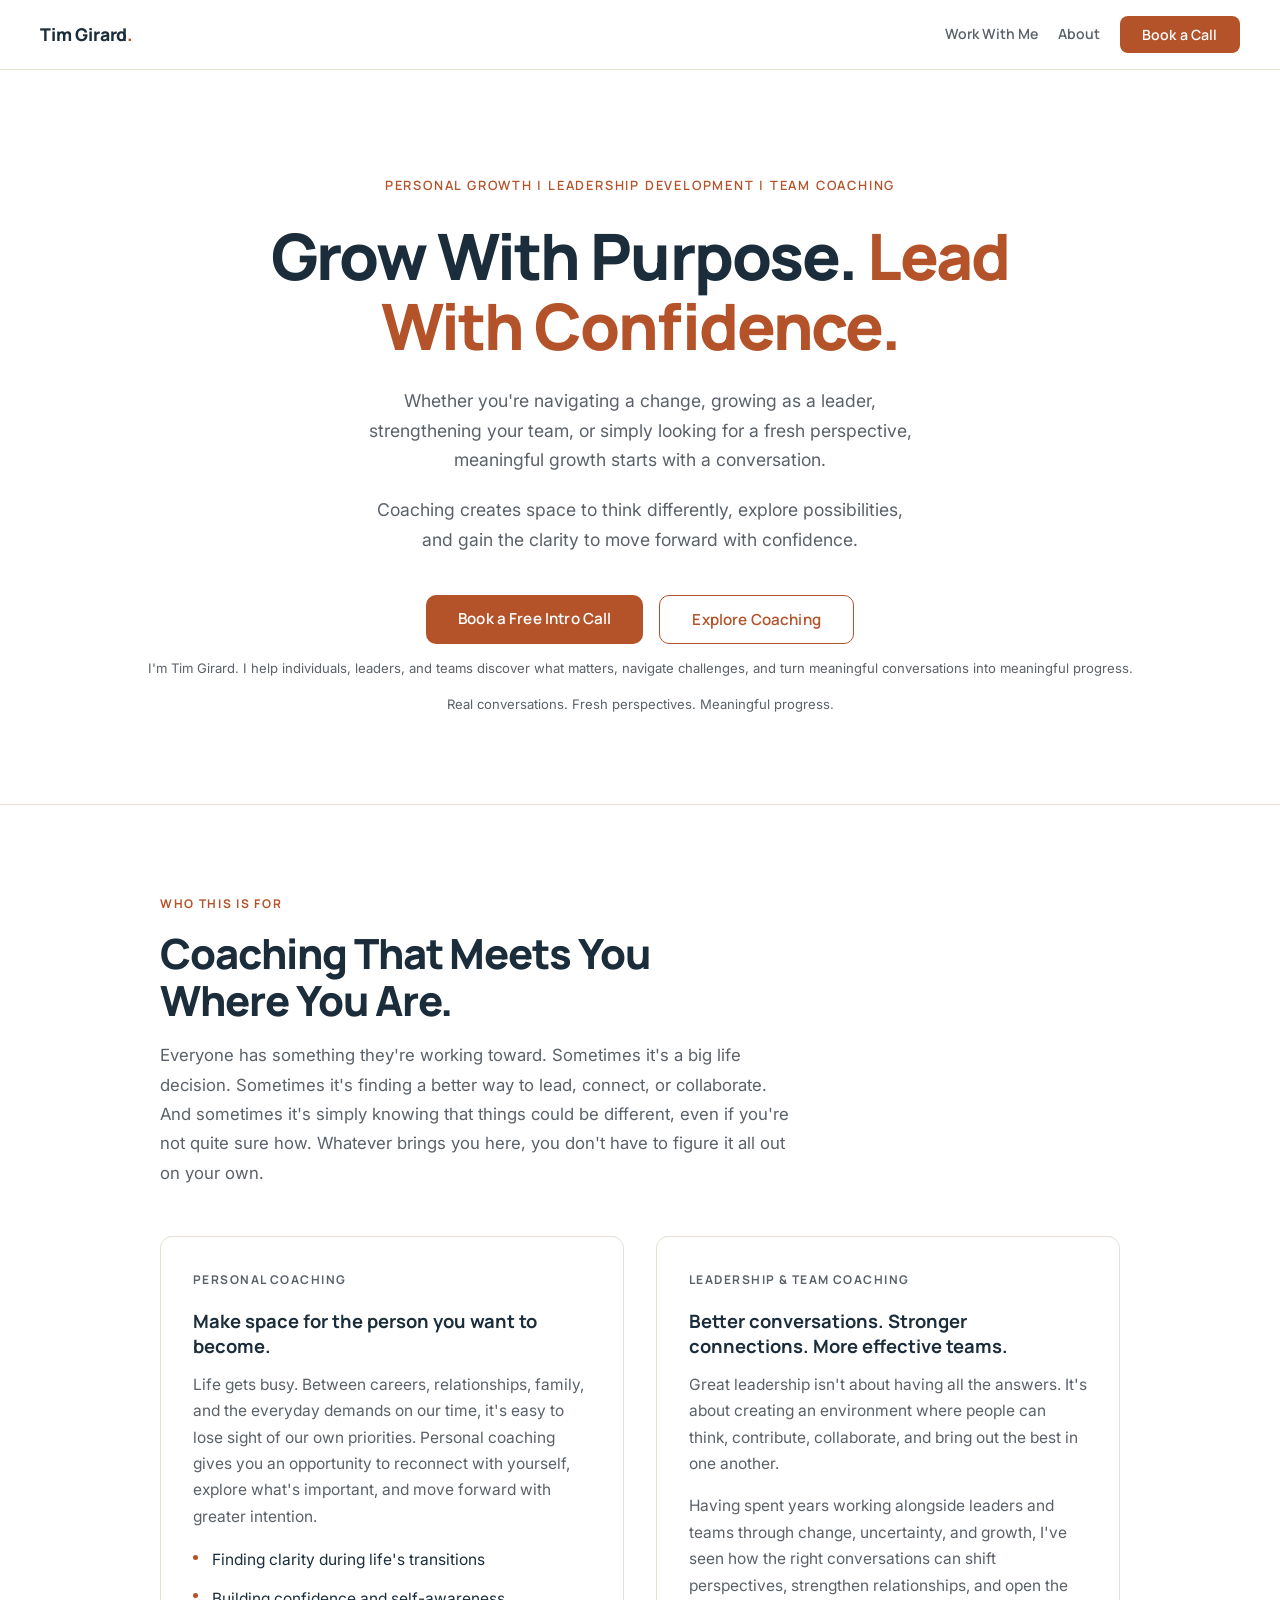
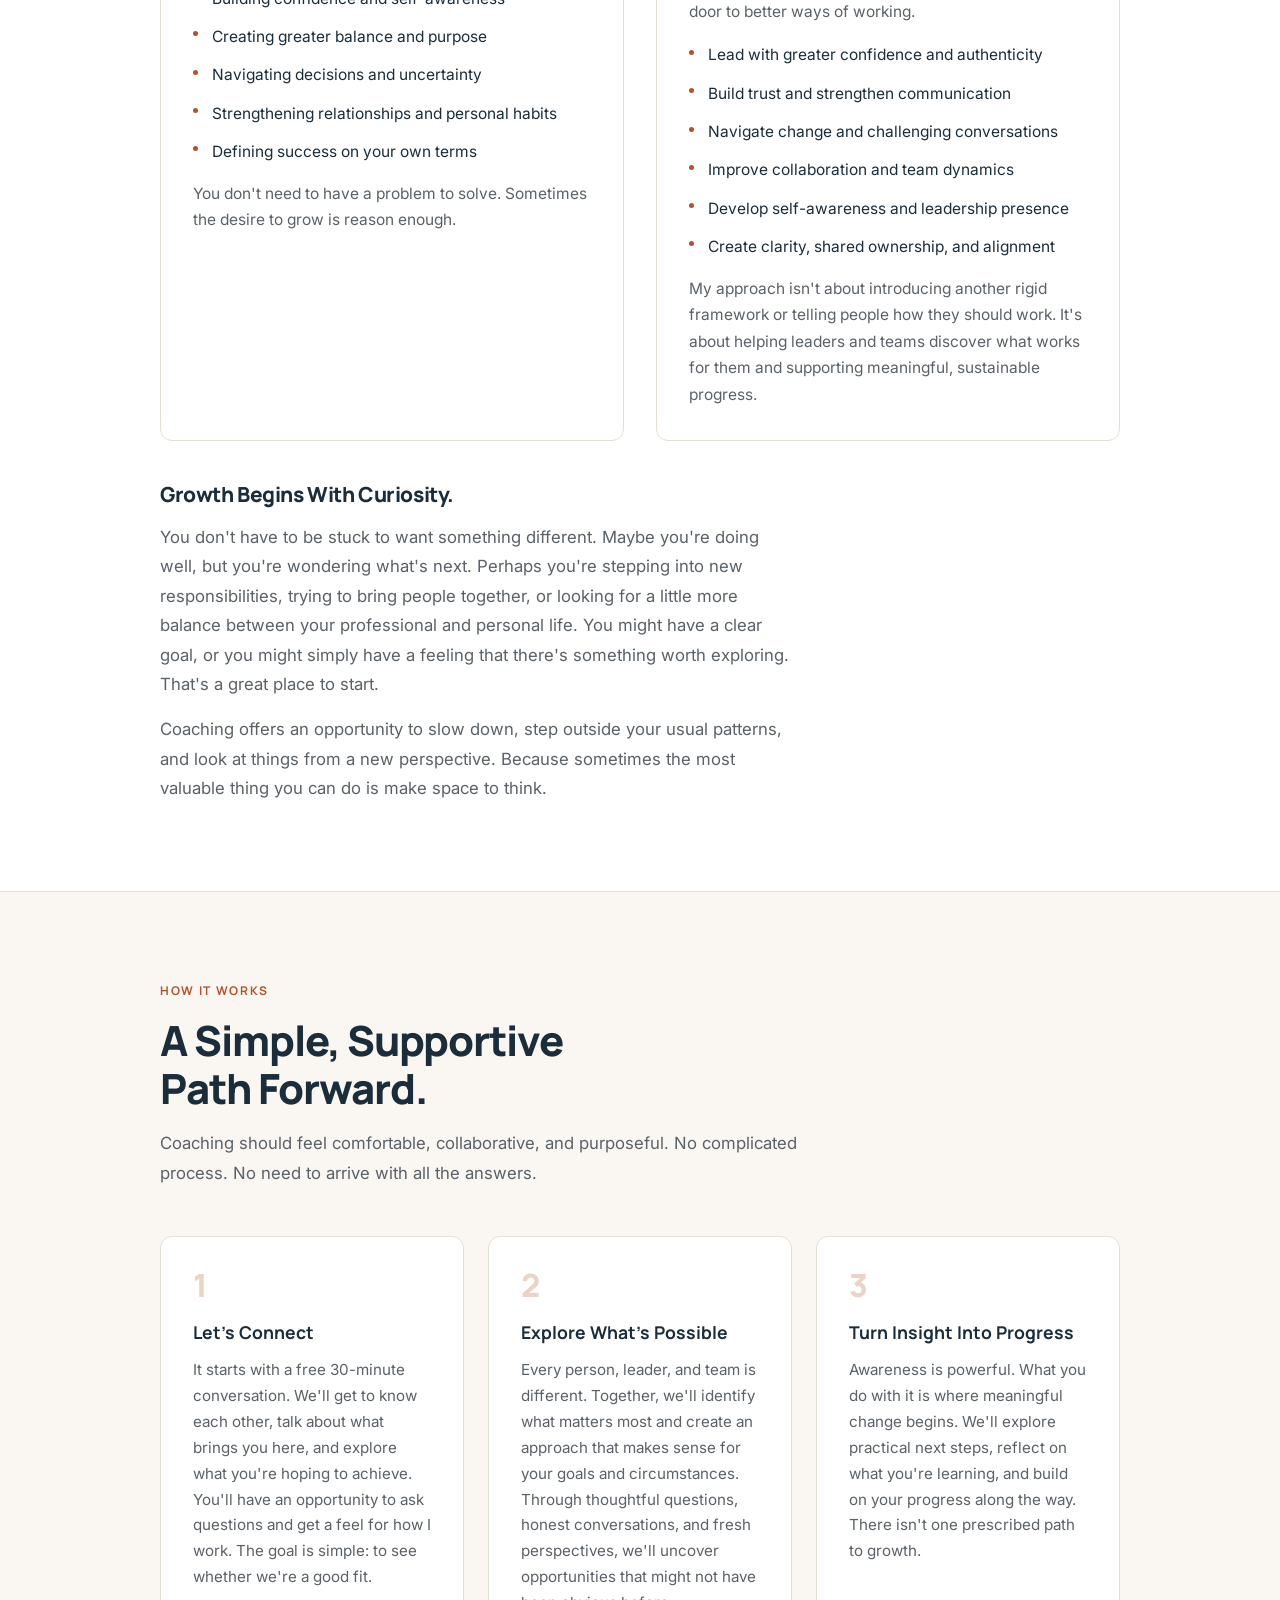
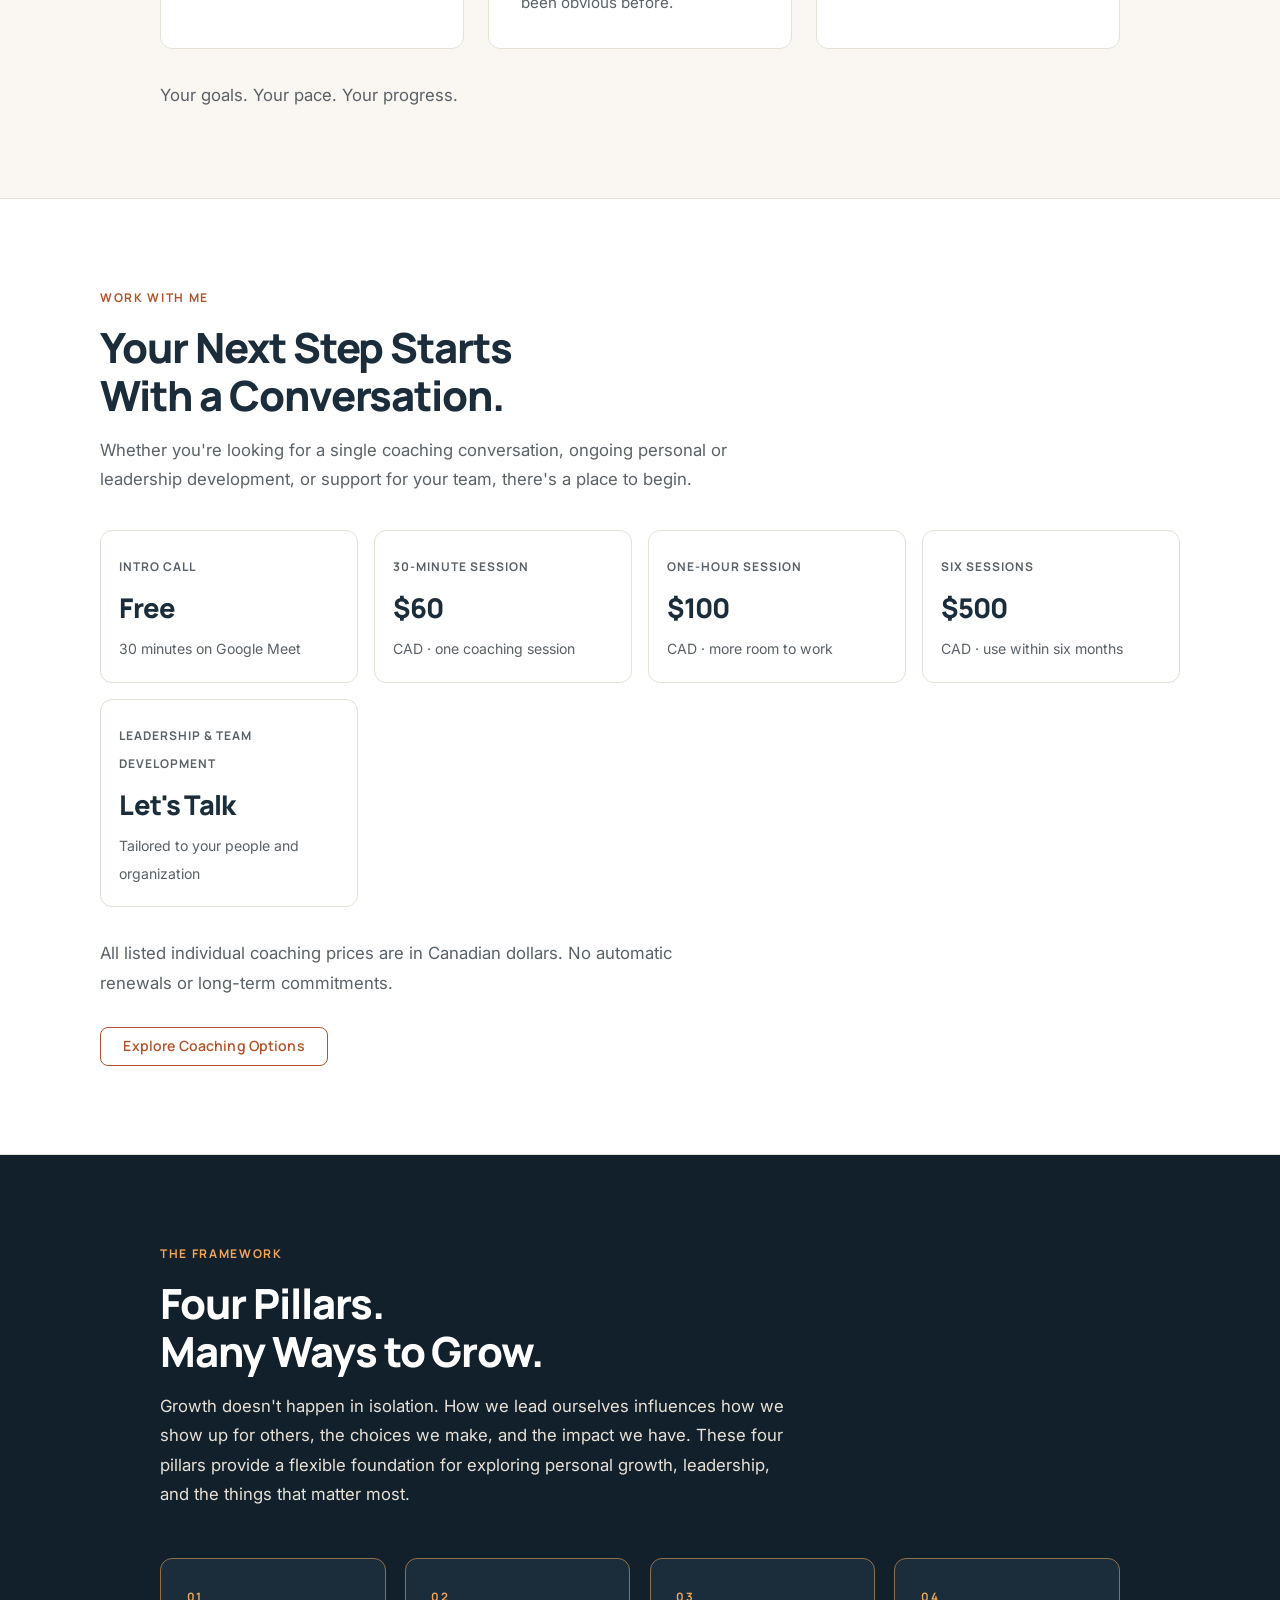
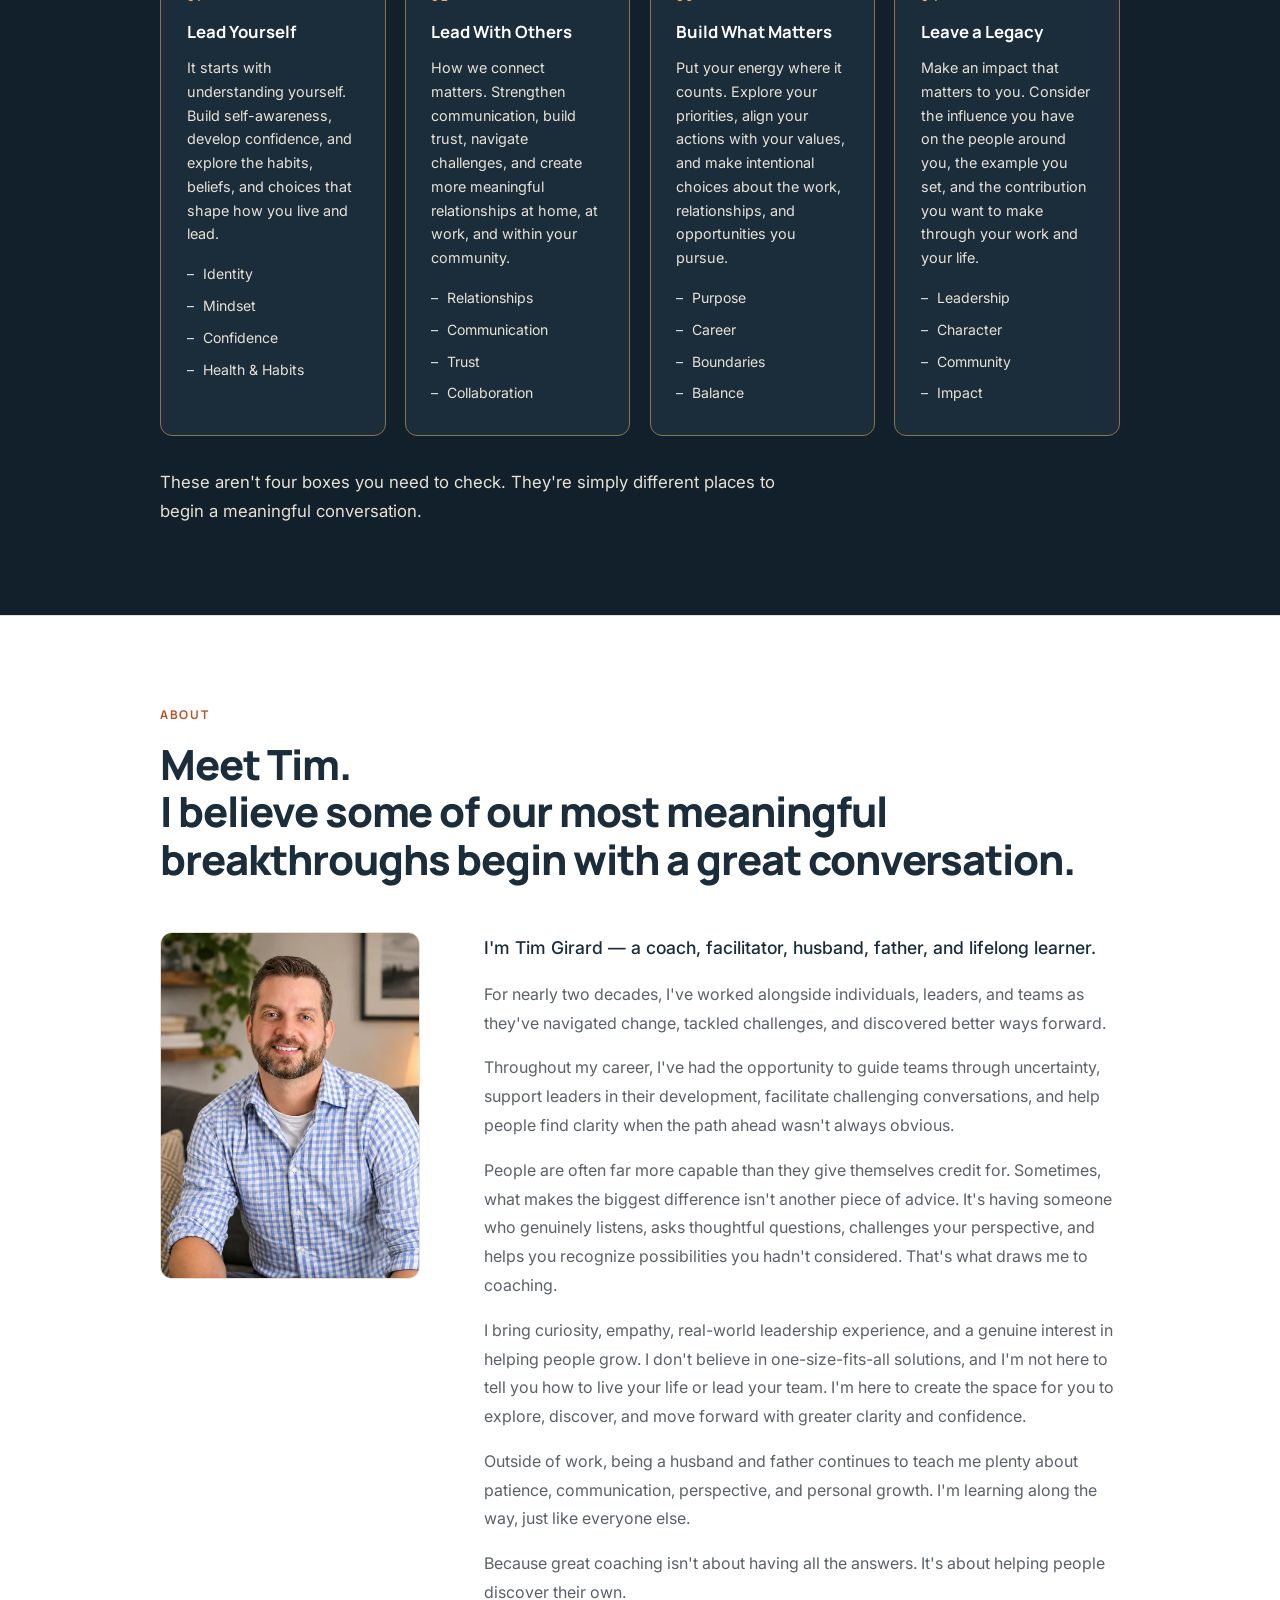
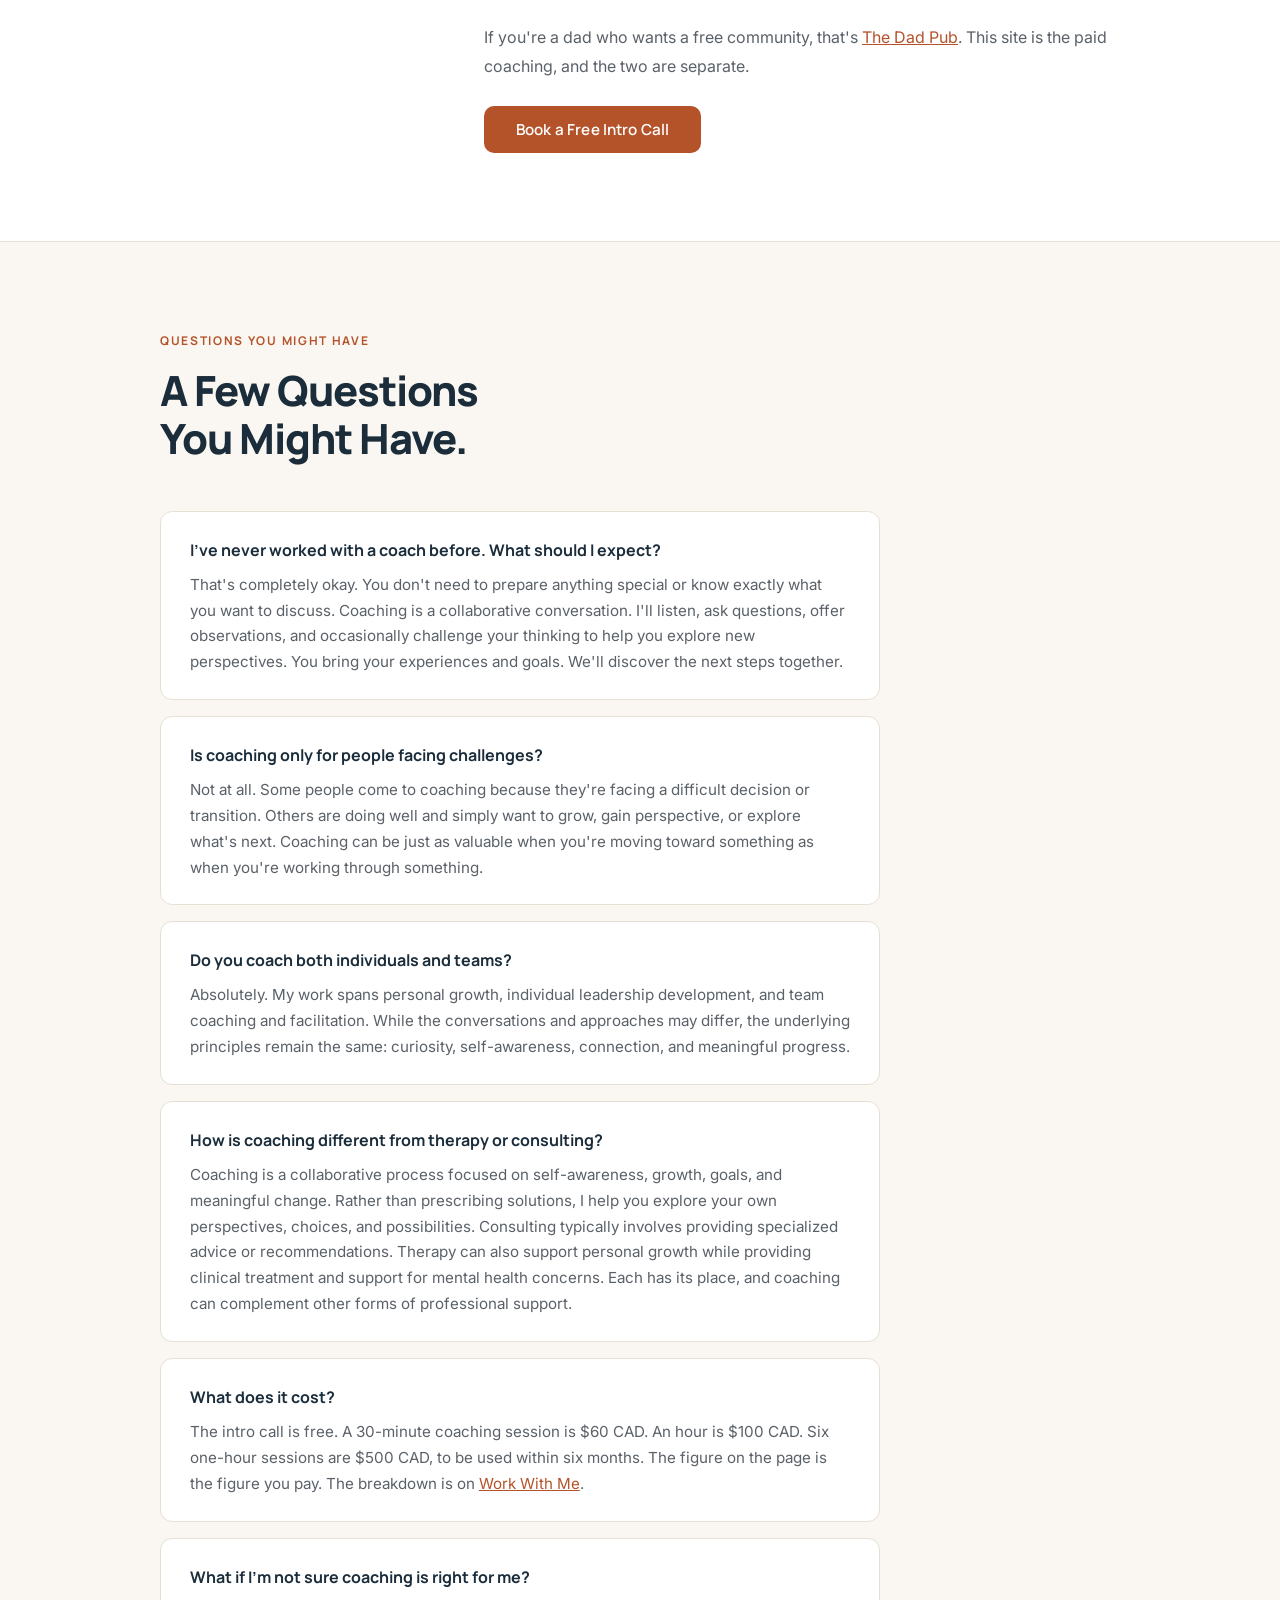
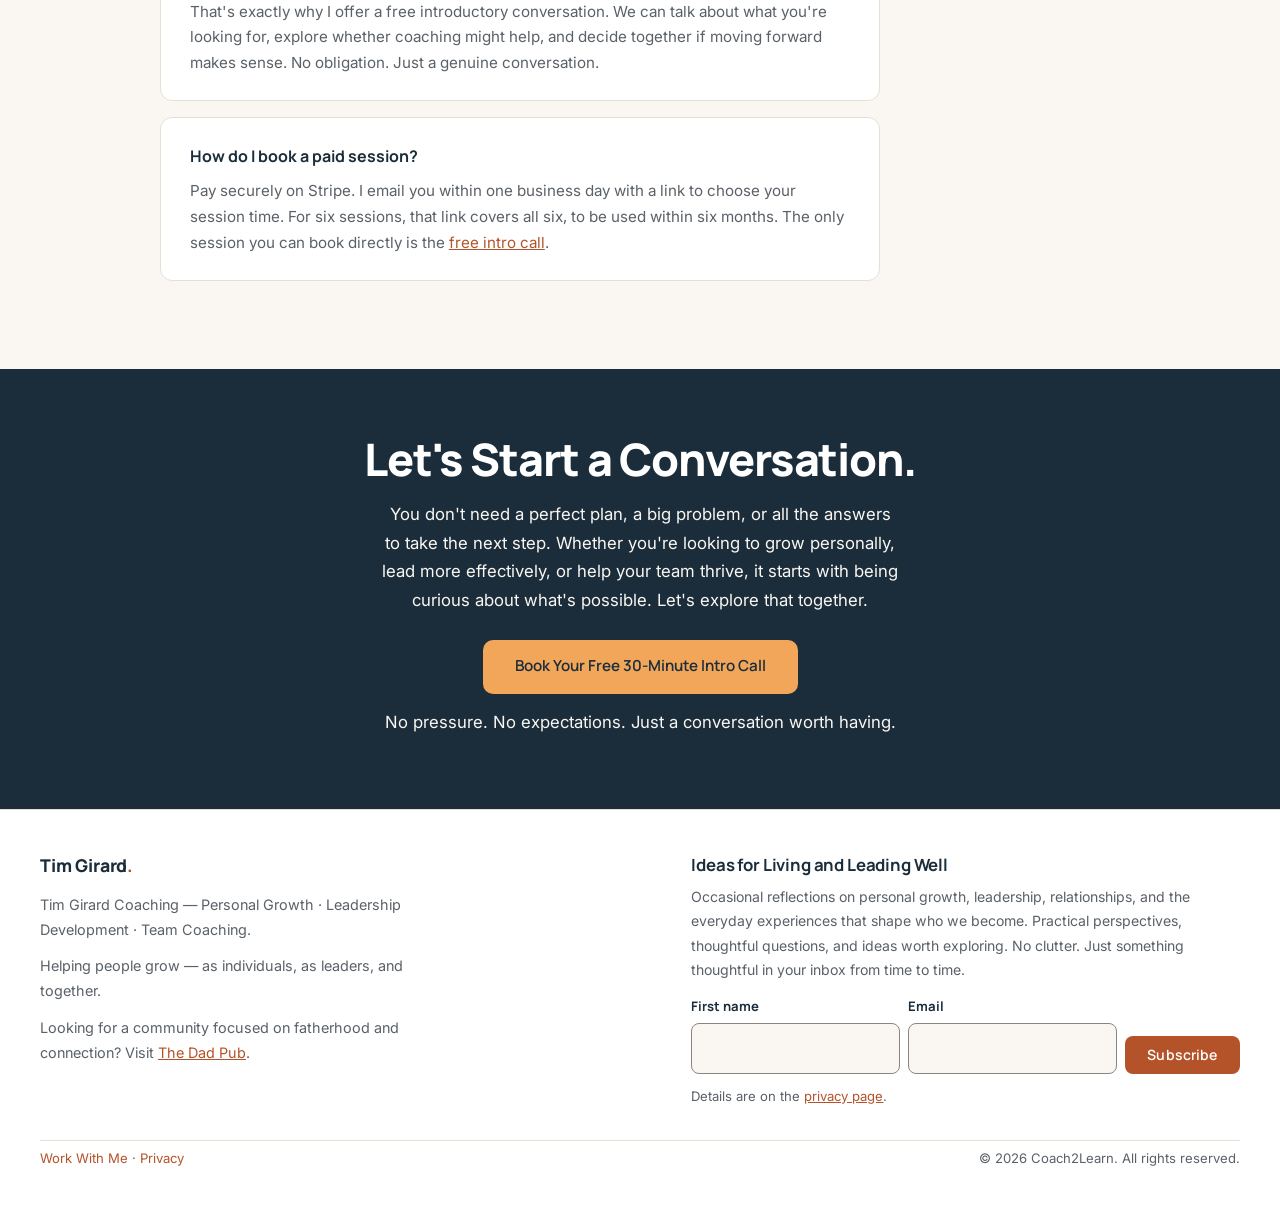
==== index.html @ 7db42642 "Fix Version 2 spacing: style pillar descriptions, Who This Is For card headings and paragraphs, stac" ====
<!DOCTYPE html>
<html lang="en-CA">
<head>
  <meta charset="UTF-8" />
  <meta name="viewport" content="width=device-width, initial-scale=1.0" />
  <title>Tim Girard Coaching | Personal Growth, Leadership Development, Team Coaching</title>
  <meta name="description" content="Coaching with Tim Girard for individuals, leaders, and teams. A free 30-minute intro call on Google Meet. Clear prices in Canadian dollars." />
  <link rel="canonical" href="https://coach2learn.ca/" />
  <meta property="og:title" content="Tim Girard Coaching" />
  <meta property="og:description" content="Helping people grow, as individuals, as leaders, and together. Coaching for individuals, leaders, and teams." />
  <meta property="og:type" content="website" />
  <meta property="og:url" content="https://coach2learn.ca/" />
  <meta property="og:image" content="https://coach2learn.ca/images/tim-girard-960.jpg" />
  <link rel="preconnect" href="https://fonts.googleapis.com" />
  <link rel="preconnect" href="https://fonts.gstatic.com" crossorigin />
  <link href="https://fonts.googleapis.com/css2?family=Manrope:wght@300;400;500;600;700;800&family=Inter:wght@300;400;500&family=Newsreader:ital,wght@1,400;1,500&display=swap" rel="stylesheet" />
  <link rel="stylesheet" href="styles.css" />
</head>
<body>
  <a class="skip" href="#main">Skip to content</a>
  <nav>
    <a class="logo" href="index.html">Tim Girard<span>.</span></a>
    <div class="nav-links">
      <a href="work-with-me.html">Work With Me</a>
      <a href="#about">About</a>
      <a class="btn btn-accent" href="https://calendly.com/coach2learn/30min" target="_blank" rel="noopener noreferrer">Book a Call</a>
    </div>
  </nav>

  <main id="main">
    <section class="hero">
      <p class="eyebrow">Personal Growth | Leadership Development | Team Coaching</p>
      <h1>Grow With Purpose. <em>Lead With Confidence.</em></h1>
      <p class="sub">Whether you're navigating a change, growing as a leader, strengthening your team, or simply looking for a fresh perspective, meaningful growth starts with a conversation.</p>
      <p class="sub">Coaching creates space to think differently, explore possibilities, and gain the clarity to move forward with confidence.</p>
      <div class="hero-actions">
        <a class="btn btn-accent btn-lg" href="https://calendly.com/coach2learn/30min" target="_blank" rel="noopener noreferrer">Book a Free Intro Call</a>
        <a class="btn btn-outline btn-lg" href="#how">Explore Coaching</a>
      </div>
      <p class="btn-note">I'm Tim Girard. I help individuals, leaders, and teams discover what matters, navigate challenges, and turn meaningful conversations into meaningful progress.</p>
      <p class="btn-note">Real conversations. Fresh perspectives. Meaningful progress.</p>
    </section>

    <section class="section" style="background: var(--white); border-bottom: 1px solid var(--border);">
      <div class="section-inner">
        <p class="section-label">Who This Is For</p>
        <h2 class="section-title">Coaching That Meets You<br>Where You Are.</h2>
        <p class="section-body">Everyone has something they're working toward. Sometimes it's a big life decision. Sometimes it's finding a better way to lead, connect, or collaborate. And sometimes it's simply knowing that things could be different, even if you're not quite sure how. Whatever brings you here, you don't have to figure it all out on your own.</p>
        <div class="who-grid">
          <div class="who-card">
            <p class="card-label">Personal Coaching</p>
            <h3>Make space for the person you want to become.</h3>
            <p>Life gets busy. Between careers, relationships, family, and the everyday demands on our time, it's easy to lose sight of our own priorities. Personal coaching gives you an opportunity to reconnect with yourself, explore what's important, and move forward with greater intention.</p>
            <ul>
              <li>Finding clarity during life's transitions</li>
              <li>Building confidence and self-awareness</li>
              <li>Creating greater balance and purpose</li>
              <li>Navigating decisions and uncertainty</li>
              <li>Strengthening relationships and personal habits</li>
              <li>Defining success on your own terms</li>
            </ul>
            <p>You don't need to have a problem to solve. Sometimes the desire to grow is reason enough.</p>
          </div>
          <div class="who-card">
            <p class="card-label">Leadership &amp; Team Coaching</p>
            <h3>Better conversations. Stronger connections. More effective teams.</h3>
            <p>Great leadership isn't about having all the answers. It's about creating an environment where people can think, contribute, collaborate, and bring out the best in one another.</p>
            <p>Having spent years working alongside leaders and teams through change, uncertainty, and growth, I've seen how the right conversations can shift perspectives, strengthen relationships, and open the door to better ways of working.</p>
            <ul>
              <li>Lead with greater confidence and authenticity</li>
              <li>Build trust and strengthen communication</li>
              <li>Navigate change and challenging conversations</li>
              <li>Improve collaboration and team dynamics</li>
              <li>Develop self-awareness and leadership presence</li>
              <li>Create clarity, shared ownership, and alignment</li>
            </ul>
            <p>My approach isn't about introducing another rigid framework or telling people how they should work. It's about helping leaders and teams discover what works for them and supporting meaningful, sustainable progress.</p>
          </div>
        </div>
        <h3 class="section-subhead">Growth Begins With Curiosity.</h3>
        <p class="section-body">You don't have to be stuck to want something different. Maybe you're doing well, but you're wondering what's next. Perhaps you're stepping into new responsibilities, trying to bring people together, or looking for a little more balance between your professional and personal life. You might have a clear goal, or you might simply have a feeling that there's something worth exploring. That's a great place to start.</p>
        <p class="section-body">Coaching offers an opportunity to slow down, step outside your usual patterns, and look at things from a new perspective. Because sometimes the most valuable thing you can do is make space to think.</p>
      </div>
    </section>

    <section class="section" id="how" style="border-bottom: 1px solid var(--border);">
      <div class="section-inner">
        <p class="section-label">How It Works</p>
        <h2 class="section-title">A Simple, Supportive<br>Path Forward.</h2>
        <p class="section-body">Coaching should feel comfortable, collaborative, and purposeful. No complicated process. No need to arrive with all the answers.</p>
        <div class="steps-grid">
          <div class="step-card">
            <div class="step-num">1</div>
            <h3>Let's Connect</h3>
            <p>It starts with a free 30-minute conversation. We'll get to know each other, talk about what brings you here, and explore what you're hoping to achieve. You'll have an opportunity to ask questions and get a feel for how I work. The goal is simple: to see whether we're a good fit.</p>
          </div>
          <div class="step-card">
            <div class="step-num">2</div>
            <h3>Explore What's Possible</h3>
            <p>Every person, leader, and team is different. Together, we'll identify what matters most and create an approach that makes sense for your goals and circumstances. Through thoughtful questions, honest conversations, and fresh perspectives, we'll uncover opportunities that might not have been obvious before.</p>
          </div>
          <div class="step-card">
            <div class="step-num">3</div>
            <h3>Turn Insight Into Progress</h3>
            <p>Awareness is powerful. What you do with it is where meaningful change begins. We'll explore practical next steps, reflect on what you're learning, and build on your progress along the way. There isn't one prescribed path to growth.</p>
          </div>
        </div>
        <p class="section-body">Your goals. Your pace. Your progress.</p>
      </div>
    </section>

    <section class="section" id="offers" style="background: var(--white); border-bottom: 1px solid var(--border);">
      <div class="section-inner wide">
        <p class="section-label">Work With Me</p>
        <h2 class="section-title">Your Next Step Starts<br>With a Conversation.</h2>
        <p class="section-body">Whether you're looking for a single coaching conversation, ongoing personal or leadership development, or support for your team, there's a place to begin.</p>
        <div class="offer-row">
          <a class="offer-chip" href="work-with-me.html#intro">
            <span class="offer-name">Intro call</span>
            <span class="offer-price">Free</span>
            <span class="offer-detail">30 minutes on Google Meet</span>
          </a>
          <a class="offer-chip" href="work-with-me.html#stripe-60">
            <span class="offer-name">30-minute session</span>
            <span class="offer-price">$60</span>
            <span class="offer-detail">CAD · one coaching session</span>
          </a>
          <a class="offer-chip" href="work-with-me.html#stripe-100">
            <span class="offer-name">One-hour session</span>
            <span class="offer-price">$100</span>
            <span class="offer-detail">CAD · more room to work</span>
          </a>
          <a class="offer-chip" href="work-with-me.html#stripe-500">
            <span class="offer-name">Six sessions</span>
            <span class="offer-price">$500</span>
            <span class="offer-detail">CAD · use within six months</span>
          </a>
          <a class="offer-chip" href="work-with-me.html#team">
            <span class="offer-name">Leadership &amp; team development</span>
            <span class="offer-price">Let's Talk</span>
            <span class="offer-detail">Tailored to your people and organization</span>
          </a>
        </div>
        <p class="section-body">All listed individual coaching prices are in Canadian dollars. No automatic renewals or long-term commitments.</p>
        <p class="section-actions"><a class="btn btn-outline" href="work-with-me.html">Explore Coaching Options</a></p>
      </div>
    </section>

    <section class="section pillars-bg">
      <div class="section-inner">
        <p class="section-label">The Framework</p>
        <h2 class="section-title">Four Pillars.<br>Many Ways to Grow.</h2>
        <p class="section-body">Growth doesn't happen in isolation. How we lead ourselves influences how we show up for others, the choices we make, and the impact we have. These four pillars provide a flexible foundation for exploring personal growth, leadership, and the things that matter most.</p>
        <div class="pillar-grid">
          <div class="pillar-card">
            <p class="p-num">01</p>
            <h3>Lead Yourself</h3>
            <p>It starts with understanding yourself. Build self-awareness, develop confidence, and explore the habits, beliefs, and choices that shape how you live and lead.</p>
            <ul><li>Identity</li><li>Mindset</li><li>Confidence</li><li>Health &amp; Habits</li></ul>
          </div>
          <div class="pillar-card">
            <p class="p-num">02</p>
            <h3>Lead With Others</h3>
            <p>How we connect matters. Strengthen communication, build trust, navigate challenges, and create more meaningful relationships at home, at work, and within your community.</p>
            <ul><li>Relationships</li><li>Communication</li><li>Trust</li><li>Collaboration</li></ul>
          </div>
          <div class="pillar-card">
            <p class="p-num">03</p>
            <h3>Build What Matters</h3>
            <p>Put your energy where it counts. Explore your priorities, align your actions with your values, and make intentional choices about the work, relationships, and opportunities you pursue.</p>
            <ul><li>Purpose</li><li>Career</li><li>Boundaries</li><li>Balance</li></ul>
          </div>
          <div class="pillar-card">
            <p class="p-num">04</p>
            <h3>Leave a Legacy</h3>
            <p>Make an impact that matters to you. Consider the influence you have on the people around you, the example you set, and the contribution you want to make through your work and your life.</p>
            <ul><li>Leadership</li><li>Character</li><li>Community</li><li>Impact</li></ul>
          </div>
        </div>
        <p class="section-body">These aren't four boxes you need to check. They're simply different places to begin a meaningful conversation.</p>
      </div>
    </section>

    <section class="section" id="about" style="background: var(--white); border-top: 1px solid var(--border); border-bottom: 1px solid var(--border);">
      <div class="section-inner">
        <p class="section-label">About</p>
        <h2 class="section-title">Meet Tim.<br>I believe some of our most meaningful breakthroughs begin with a great conversation.</h2>
        <div class="about-grid">
          <picture>
            <source type="image/webp" srcset="images/tim-girard-480.webp 480w, images/tim-girard-960.webp 960w" sizes="(max-width: 680px) min(420px, calc(100vw - 2.5rem)), 260px" />
            <img class="headshot" src="images/tim-girard-960.jpg" srcset="images/tim-girard-480.jpg 480w, images/tim-girard-960.jpg 960w" sizes="(max-width: 680px) min(420px, calc(100vw - 2.5rem)), 260px" alt="Tim Girard" width="960" height="1330" loading="lazy" decoding="async" />
          </picture>
          <div class="about-text">
            <p class="lead">I'm Tim Girard — a coach, facilitator, husband, father, and lifelong learner.</p>
            <p>For nearly two decades, I've worked alongside individuals, leaders, and teams as they've navigated change, tackled challenges, and discovered better ways forward.</p>
            <p>Throughout my career, I've had the opportunity to guide teams through uncertainty, support leaders in their development, facilitate challenging conversations, and help people find clarity when the path ahead wasn't always obvious.</p>
            <p>People are often far more capable than they give themselves credit for. Sometimes, what makes the biggest difference isn't another piece of advice. It's having someone who genuinely listens, asks thoughtful questions, challenges your perspective, and helps you recognize possibilities you hadn't considered. That's what draws me to coaching.</p>
            <p>I bring curiosity, empathy, real-world leadership experience, and a genuine interest in helping people grow. I don't believe in one-size-fits-all solutions, and I'm not here to tell you how to live your life or lead your team. I'm here to create the space for you to explore, discover, and move forward with greater clarity and confidence.</p>
            <p>Outside of work, being a husband and father continues to teach me plenty about patience, communication, perspective, and personal growth. I'm learning along the way, just like everyone else.</p>
            <p>Because great coaching isn't about having all the answers. It's about helping people discover their own.</p>
            <p>If you're a dad who wants a free community, that's <a href="https://thedadpub.com" target="_blank" rel="noopener noreferrer">The Dad Pub</a>. This site is the paid coaching, and the two are separate.</p>
            <a class="btn btn-accent btn-lg" href="https://calendly.com/coach2learn/30min" target="_blank" rel="noopener noreferrer">Book a Free Intro Call</a>
          </div>
        </div>
      </div>
    </section>

    <section class="section" id="faq">
      <div class="section-inner">
        <p class="section-label">Questions You Might Have</p>
        <h2 class="section-title">A Few Questions<br>You Might Have.</h2>
        <div class="faq-list">
          <div class="faq-item">
            <h3>I've never worked with a coach before. What should I expect?</h3>
            <p>That's completely okay. You don't need to prepare anything special or know exactly what you want to discuss. Coaching is a collaborative conversation. I'll listen, ask questions, offer observations, and occasionally challenge your thinking to help you explore new perspectives. You bring your experiences and goals. We'll discover the next steps together.</p>
          </div>
          <div class="faq-item">
            <h3>Is coaching only for people facing challenges?</h3>
            <p>Not at all. Some people come to coaching because they're facing a difficult decision or transition. Others are doing well and simply want to grow, gain perspective, or explore what's next. Coaching can be just as valuable when you're moving toward something as when you're working through something.</p>
          </div>
          <div class="faq-item">
            <h3>Do you coach both individuals and teams?</h3>
            <p>Absolutely. My work spans personal growth, individual leadership development, and team coaching and facilitation. While the conversations and approaches may differ, the underlying principles remain the same: curiosity, self-awareness, connection, and meaningful progress.</p>
          </div>
          <div class="faq-item">
            <h3>How is coaching different from therapy or consulting?</h3>
            <p>Coaching is a collaborative process focused on self-awareness, growth, goals, and meaningful change. Rather than prescribing solutions, I help you explore your own perspectives, choices, and possibilities. Consulting typically involves providing specialized advice or recommendations. Therapy can also support personal growth while providing clinical treatment and support for mental health concerns. Each has its place, and coaching can complement other forms of professional support.</p>
          </div>
          <div class="faq-item">
            <h3>What does it cost?</h3>
            <p>The intro call is free. A 30-minute coaching session is $60 CAD. An hour is $100 CAD. Six one-hour sessions are $500 CAD, to be used within six months. The figure on the page is the figure you pay. The breakdown is on <a href="work-with-me.html">Work With Me</a>.</p>
          </div>
          <div class="faq-item">
            <h3>What if I'm not sure coaching is right for me?</h3>
            <p>That's exactly why I offer a free introductory conversation. We can talk about what you're looking for, explore whether coaching might help, and decide together if moving forward makes sense. No obligation. Just a genuine conversation.</p>
          </div>
          <div class="faq-item">
            <h3>How do I book a paid session?</h3>
            <p>Pay securely on Stripe. I email you within one business day with a link to choose your session time. For six sessions, that link covers all six, to be used within six months. The only session you can book directly is the <a href="https://calendly.com/coach2learn/30min" target="_blank" rel="noopener noreferrer">free intro call</a>.</p>
          </div>
        </div>
      </div>
    </section>

    <section class="cta-banner">
      <h2>Let's Start a Conversation.</h2>
      <p>You don't need a perfect plan, a big problem, or all the answers to take the next step. Whether you're looking to grow personally, lead more effectively, or help your team thrive, it starts with being curious about what's possible. Let's explore that together.</p>
      <a class="btn-white" href="https://calendly.com/coach2learn/30min" target="_blank" rel="noopener noreferrer">Book Your Free 30-Minute Intro Call</a>
      <p class="btn-note">No pressure. No expectations. Just a conversation worth having.</p>
    </section>
  </main>

  <footer>
    <div class="footer-brand">
      <a class="logo" href="index.html">Tim Girard<span>.</span></a>
      <p>Tim Girard Coaching — Personal Growth · Leadership Development · Team Coaching.</p>
      <p>Helping people grow — as individuals, as leaders, and together.</p>
      <p>Looking for a community focused on fatherhood and connection? Visit <a href="https://thedadpub.com" target="_blank" rel="noopener noreferrer">The Dad Pub</a>.</p>
    </div>
    <form class="newsletter" method="post" action="https://assets.mailerlite.com/jsonp/2775209/forms/203960973231392575/subscribe">
      <h2>Ideas for Living and Leading Well</h2>
      <p class="hint">Occasional reflections on personal growth, leadership, relationships, and the everyday experiences that shape who we become. Practical perspectives, thoughtful questions, and ideas worth exploring. No clutter. Just something thoughtful in your inbox from time to time.</p>
      <div class="newsletter-row">
        <div class="newsletter-field">
          <label for="newsletter-name">First name</label>
          <input id="newsletter-name" name="fields[name]" type="text" required autocomplete="given-name" />
        </div>
        <div class="newsletter-field">
          <label for="newsletter-email">Email</label>
          <input id="newsletter-email" name="fields[email]" type="email" required autocomplete="email" inputmode="email" />
        </div>
        <button class="btn btn-accent" type="submit">Subscribe</button>
      </div>
      <input type="hidden" name="ml-submit" value="1" />
      <input type="hidden" name="anticsrf" value="true" />
      <p class="form-status" role="status" aria-live="polite"></p>
      <p class="newsletter-privacy">Details are on the <a href="privacy.html#email-notes">privacy page</a>.</p>
    </form>
    <div class="footer-meta">
      <p><a href="work-with-me.html">Work With Me</a> · <a href="privacy.html">Privacy</a></p>
      <p>© 2026 Coach2Learn. All rights reserved.</p>
    </div>
  </footer>
  <script src="site.js" defer></script>
</body>
</html>
---- styles.css ----
/* Tim Girard Coaching — palette A, Navy & Apricot.
   Navy #1B2D3B for text and dark cards; deep #12202C for the field and focus.
   Terracotta #B4532A for buttons, links, the logo dot, and marks (white text).
   Hover #9A4622. Cream #FAF7F2 page, white cards. The closing banner is navy,
   with an apricot button and a navy label. Apricot #F2A65A is also the highlight
   on dark sections; navy text whenever apricot is a fill. Hover #E8954A.
   Sage mist #D5E6DE is the text selection colour. The quote band uses the page cream.
   Dividers are warm cream-grey #E6DFD3. Stone #5A6168 for muted text.
   Manrope headlines, Inter body, Newsreader quote. */
*, *::before, *::after { box-sizing: border-box; margin: 0; padding: 0; }
:root {
  --bg: #FAF7F2;
  --white: #FFFFFF;
  --text: #1B2D3B;
  --muted: #5A6168;
  --border: #E6DFD3;
  /* Cream-grey darkened toward stone until the field edge clears 3:1. */
  --ui-line: #8A867F;
  --accent: #B4532A;
  --accent-hover: #9A4622;
  --on-accent: #FFFFFF;
  --apricot: #F2A65A;
  --apricot-hover: #E8954A;
  --on-apricot: #1B2D3B;
  --mist: #D5E6DE;
  --cta-text: #FAF7F2;
  --focus: #12202C;
  --mark: #B4532A;
  --note: #92400E;
  --pillars: #12202C;
  --pillar-card: #1B2D3B;
  /* Navy mixed with apricot until the card edge clears 3:1 on the card and the field. */
  --pillar-line: #91704C;
  --pillar-title: #FFFFFF;
  --pillar-body: #E7E1D6;
  --pillar-dash: #E7E1D6;
  --pillar-label: var(--apricot);
  --selection: var(--mist);
}
html { scroll-behavior: smooth; color-scheme: light; }
body {
  font-family: 'Inter', sans-serif;
  background: var(--bg);
  color: var(--text);
  line-height: 1.75;
  font-size: 1rem;
}
img { max-width: 100%; display: block; }
a { color: inherit; }
:focus-visible { outline: 2px solid var(--focus); outline-offset: 3px; }
.cta-banner :focus-visible { outline-color: var(--apricot); }
::selection { background: var(--selection); color: var(--text); }

.skip {
  position: absolute;
  left: 1rem;
  top: -4rem;
  background: var(--white);
  color: var(--text);
  padding: 0.5rem 0.9rem;
  border-radius: 8px;
  z-index: 200;
  text-decoration: none;
  font-family: 'Manrope', sans-serif;
  font-weight: 600;
}
.skip:focus { top: 0.75rem; }

nav {
  background: var(--white);
  border-bottom: 1px solid var(--border);
  padding: 1rem 2.5rem;
  display: flex;
  justify-content: space-between;
  align-items: center;
  gap: 1rem 1.5rem;
  position: sticky;
  top: 0;
  z-index: 100;
  flex-wrap: wrap;
}
.logo {
  font-family: 'Manrope', sans-serif;
  font-weight: 800;
  font-size: 1.1rem;
  color: var(--text);
  letter-spacing: -0.01em;
  text-decoration: none;
  flex-shrink: 0;
}
.logo span { color: var(--accent); }
.nav-links {
  display: flex;
  align-items: center;
  gap: 1.25rem;
  margin-left: auto;
}
.nav-links a {
  font-family: 'Manrope', sans-serif;
  font-size: 0.88rem;
  font-weight: 600;
  text-decoration: none;
}
.nav-links a:not(.btn) { color: var(--muted); }
.nav-links a:not(.btn):hover,
.nav-links a:not(.btn)[aria-current="page"] { color: var(--text); }
/* .nav-links a is more specific than .btn-accent, so buttons keep their own text. */
.nav-links a.btn-accent,
.nav-links a.btn-accent:hover,
.nav-links a.btn-accent:focus-visible,
.nav-links a.btn-accent[aria-current="page"] { color: var(--on-accent); }
.nav-links a.btn-outline,
.nav-links a.btn-outline[aria-current="page"] { color: var(--accent); }
.nav-links a.btn-outline:hover,
.nav-links a.btn-outline:focus-visible { color: var(--on-accent); }

.btn {
  display: inline-block;
  font-family: 'Manrope', sans-serif;
  font-weight: 600;
  font-size: 0.88rem;
  text-decoration: none;
  text-align: center;
  padding: 0.6rem 1.4rem;
  border-radius: 8px;
  border: 0;
  cursor: pointer;
  transition: background 0.2s, color 0.2s, transform 0.2s;
  letter-spacing: 0.01em;
  line-height: 1.3;
}
.btn-accent { background: var(--accent); color: var(--on-accent); }
.btn-accent:hover { background: var(--accent-hover); color: var(--on-accent); transform: translateY(-1px); }
.btn-outline { background: transparent; color: var(--accent); border: 1.5px solid var(--accent); }
.btn-outline:hover { background: var(--accent); color: var(--on-accent); }
.btn-lg { padding: 0.85rem 2rem; font-size: 0.95rem; border-radius: 10px; }
.btn-white {
  background: var(--apricot);
  color: var(--on-apricot);
  font-family: 'Manrope', sans-serif;
  font-weight: 600;
  font-size: 0.95rem;
  text-decoration: none;
  padding: 0.85rem 2rem;
  border-radius: 10px;
  transition: background 0.2s, color 0.2s, transform 0.2s;
  display: inline-block;
}
.btn-white:hover { background: var(--apricot-hover); color: var(--on-apricot); transform: translateY(-1px); }
.btn-note { font-size: 0.82rem; color: var(--muted); margin-top: 0.8rem; }

.hero {
  background: var(--white);
  padding: 6.5rem 2rem 5.5rem;
  text-align: center;
  border-bottom: 1px solid var(--border);
}
.page-hero {
  background: var(--white);
  padding: 4.5rem 2rem 3.5rem;
  text-align: center;
  border-bottom: 1px solid var(--border);
}
.hero .eyebrow,
.page-hero .eyebrow {
  font-family: 'Manrope', sans-serif;
  font-size: 0.8rem;
  font-weight: 600;
  letter-spacing: 0.14em;
  text-transform: uppercase;
  color: var(--accent);
  margin-bottom: 1.5rem;
}
.hero h1,
.page-hero h1 {
  font-family: 'Manrope', sans-serif;
  font-size: clamp(2.4rem, 5.5vw, 4rem);
  font-weight: 800;
  line-height: 1.1;
  letter-spacing: -0.03em;
  color: var(--text);
  max-width: 760px;
  margin: 0 auto 1.5rem;
}
.page-hero h1 { font-size: clamp(2rem, 4.5vw, 3.2rem); }
.hero h1 em { font-style: normal; color: var(--accent); }
.hero .sub,
.page-hero .sub {
  font-size: 1.1rem;
  color: var(--muted);
  max-width: 560px;
  margin: 0 auto 2.5rem;
  font-weight: 400;
  line-height: 1.7;
}
.page-hero .sub { margin-bottom: 0; }
.hero .sub { margin-bottom: 1.25rem; }
.hero .sub + .sub { margin-bottom: 2.5rem; }
.hero-actions { display: flex; gap: 1rem; justify-content: center; flex-wrap: wrap; }

.section { padding: 5.5rem 2rem; }
.section-inner { max-width: 960px; margin: 0 auto; }
.section-inner.wide { max-width: 1080px; }
.section-label {
  font-family: 'Manrope', sans-serif;
  font-size: 0.75rem;
  font-weight: 700;
  letter-spacing: 0.14em;
  text-transform: uppercase;
  color: var(--accent);
  margin-bottom: 1rem;
}
.section-title {
  font-family: 'Manrope', sans-serif;
  font-size: clamp(1.7rem, 3.5vw, 2.6rem);
  font-weight: 800;
  letter-spacing: -0.025em;
  line-height: 1.15;
  color: var(--text);
  margin-bottom: 1rem;
}
.section-body { font-size: 1.05rem; color: var(--muted); max-width: 640px; line-height: 1.75; }
.section-body + .section-body { margin-top: 1rem; }
.pillar-grid + .section-body, .steps-grid + .section-body, .offer-row + .section-body { margin-top: 2rem; }
.section-subhead { font-family: 'Manrope', sans-serif; font-size: 1.3rem; font-weight: 800; letter-spacing: -0.02em; line-height: 1.25; color: var(--text); margin: 2.5rem 0 1rem; }
.section-body a:not(.btn) { color: var(--accent); }

.quote-section {
  background: var(--bg);
  padding: 5rem 2rem;
  border-top: 1px solid var(--border);
  border-bottom: 1px solid var(--border);
  text-align: center;
}
.quote-section blockquote {
  font-family: 'Newsreader', serif;
  font-style: italic;
  font-size: clamp(1.5rem, 3vw, 2.1rem);
  color: var(--text);
  max-width: 680px;
  margin: 0 auto 1.2rem;
  line-height: 1.5;
  font-weight: 400;
}
.quote-section figcaption {
  font-family: 'Manrope', sans-serif;
  font-size: 0.85rem;
  color: var(--muted);
  font-style: normal;
  letter-spacing: 0.06em;
}

.who-grid { display: grid; grid-template-columns: 1fr 1fr; gap: 2rem; margin-top: 3rem; }
.who-card { background: var(--white); border: 1px solid var(--border); border-radius: 12px; padding: 2rem; }
.who-card .card-label {
  font-family: 'Manrope', sans-serif;
  font-size: 0.75rem;
  font-weight: 700;
  letter-spacing: 0.12em;
  text-transform: uppercase;
  color: var(--muted);
  margin-bottom: 1.2rem;
}
.who-card h3 { font-family: 'Manrope', sans-serif; font-size: 1.15rem; font-weight: 700; line-height: 1.35; color: var(--text); margin-bottom: 0.8rem; }
.who-card p:not(.card-label) { font-size: 0.97rem; color: var(--muted); line-height: 1.7; margin-bottom: 1rem; }
.who-card p:last-child { margin-bottom: 0; }
.who-card ul { list-style: none; display: flex; flex-direction: column; gap: 0.7rem; margin-bottom: 1rem; }
.who-card ul li { font-size: 0.97rem; color: var(--text); padding-left: 1.2rem; position: relative; }
.who-card ul li::before {
  content: '';
  position: absolute;
  left: 0;
  top: 0.55em;
  width: 5px;
  height: 5px;
  border-radius: 50%;
  background: var(--accent);
}

.steps-grid { display: grid; grid-template-columns: repeat(auto-fit, minmax(240px, 1fr)); gap: 1.5rem; margin-top: 3rem; }
.step-card { background: var(--white); border: 1px solid var(--border); border-radius: 12px; padding: 2rem; }
.step-card .step-num {
  font-family: 'Manrope', sans-serif;
  font-weight: 800;
  font-size: 2rem;
  color: var(--accent);
  opacity: 0.25;
  line-height: 1;
  margin-bottom: 1rem;
}
.step-card h3 { font-family: 'Manrope', sans-serif; font-size: 1.1rem; font-weight: 700; margin-bottom: 0.6rem; }
.step-card p { font-size: 0.95rem; color: var(--muted); line-height: 1.7; }

.offer-row {
  display: grid;
  grid-template-columns: repeat(4, 1fr);
  gap: 1rem;
  margin-top: 2.2rem;
}
.offer-chip {
  display: block;
  background: var(--white);
  border: 1px solid var(--border);
  border-radius: 12px;
  padding: 1.25rem 1.15rem 1.2rem;
  text-decoration: none;
  color: var(--text);
  min-height: 100%;
}
.offer-chip:hover { border-color: var(--accent); }
.offer-chip .offer-name {
  font-family: 'Manrope', sans-serif;
  font-size: 0.75rem;
  font-weight: 700;
  letter-spacing: 0.08em;
  text-transform: uppercase;
  color: var(--muted);
}
.offer-chip .offer-price {
  display: block;
  font-family: 'Manrope', sans-serif;
  font-weight: 800;
  font-size: 1.7rem;
  letter-spacing: -0.03em;
  margin: 0.35rem 0 0.15rem;
}
.offer-chip .offer-detail { color: var(--muted); font-size: 0.88rem; line-height: 1.45; }
.section-actions { margin-top: 1.8rem; }

.pillars-bg { background: var(--pillars); }
.pillars-bg .section-title { color: var(--pillar-title); }
.pillars-bg .section-label { color: var(--pillar-label); }
.pillars-bg .section-body { color: var(--pillar-body); }
.pillar-grid { display: grid; grid-template-columns: repeat(auto-fit, minmax(210px, 1fr)); gap: 1.2rem; margin-top: 3rem; }
.pillar-card { background: var(--pillar-card); border: 1px solid var(--pillar-line); border-radius: 12px; padding: 1.8rem 1.6rem; }
.pillar-card .p-num {
  font-family: 'Manrope', sans-serif;
  font-size: 0.72rem;
  font-weight: 700;
  letter-spacing: 0.14em;
  text-transform: uppercase;
  color: var(--pillar-label);
  margin-bottom: 0.6rem;
}
.pillar-card h3 { font-family: 'Manrope', sans-serif; font-size: 1.05rem; font-weight: 700; color: var(--pillar-title); margin-bottom: 0.6rem; }
.pillar-card p:not(.p-num) { font-size: 0.9rem; color: var(--pillar-body); line-height: 1.65; margin-bottom: 1rem; }
.pillar-card ul { list-style: none; display: flex; flex-direction: column; gap: 0.45rem; }
.pillar-card ul li { font-size: 0.88rem; color: var(--pillar-body); padding-left: 1rem; position: relative; }
.pillar-card ul li::before { content: '–'; position: absolute; left: 0; color: var(--pillar-dash); }

.about-grid { display: grid; grid-template-columns: 260px 1fr; gap: 4rem; align-items: start; margin-top: 3rem; }
.about-grid picture { display: block; width: 100%; }
.headshot {
  width: 100%;
  height: auto;
  border-radius: 12px;
  border: 1px solid var(--border);
  aspect-ratio: 3 / 4;
  object-fit: cover;
  object-position: center 25%;
  background: var(--white);
}
.about-text p { font-size: 1rem; color: var(--muted); margin-bottom: 1rem; line-height: 1.8; }
.about-text p.lead { font-size: 1.1rem; color: var(--text); font-weight: 500; }
.about-text a:not(.btn) { color: var(--accent); }
.about-text .btn { margin-top: 0.6rem; }

.faq-list { max-width: 720px; margin-top: 3rem; display: flex; flex-direction: column; gap: 1rem; }
.faq-item { background: var(--white); border: 1px solid var(--border); border-radius: 12px; padding: 1.5rem 1.8rem; }
.faq-item h3 { font-family: 'Manrope', sans-serif; font-size: 1rem; font-weight: 700; margin-bottom: 0.5rem; }
.faq-item p { font-size: 0.95rem; color: var(--muted); line-height: 1.7; }
.faq-item a:not(.btn) { color: var(--accent); }

.notice {
  background: var(--white);
  border: 1px solid var(--border);
  border-radius: 12px;
  padding: 1.1rem 1.3rem;
  color: var(--muted);
  font-size: 0.98rem;
  max-width: 720px;
  margin: 0 auto 1.5rem;
}

.price-grid {
  display: grid;
  grid-template-columns: repeat(4, 1fr);
  gap: 1rem;
  margin-top: 0.5rem;
  align-items: stretch;
}
.price-card {
  background: var(--white);
  border: 1px solid var(--border);
  border-radius: 12px;
  padding: 1.5rem 1.3rem 1.4rem;
  display: flex;
  flex-direction: column;
  gap: 0.75rem;
  scroll-margin-top: 5.5rem;
}
.price-card.featured { border-color: var(--accent); box-shadow: inset 0 0 0 1px var(--accent); }
.price-card h2 {
  font-family: 'Manrope', sans-serif;
  font-size: 1.05rem;
  font-weight: 700;
  letter-spacing: -0.01em;
  line-height: 1.3;
}
.price-card .amount {
  font-family: 'Manrope', sans-serif;
  font-weight: 800;
  font-size: 2rem;
  letter-spacing: -0.03em;
  line-height: 1;
}
.price-card .amount span {
  font-size: 0.85rem;
  font-weight: 700;
  letter-spacing: 0.06em;
  color: var(--muted);
}
.price-card p { font-size: 0.92rem; color: var(--muted); line-height: 1.6; }
.price-actions { margin-top: auto; display: flex; flex-direction: column; gap: 0.75rem; }
.price-actions .btn { width: 100%; }

.fine-print { margin-top: 2rem; max-width: 720px; }
.fine-print p { color: var(--muted); font-size: 0.95rem; margin-bottom: 0.8rem; }
.fine-print a:not(.btn) { color: var(--accent); }

/* CTA padding fix from the design handoff: less empty space in the banner. */
.cta-banner {
  background: var(--text);
  padding: 4rem 2rem 4.5rem;
  text-align: center;
}
.cta-banner h2 {
  font-family: 'Manrope', sans-serif;
  font-size: clamp(1.8rem, 4vw, 2.8rem);
  font-weight: 800;
  letter-spacing: -0.025em;
  color: var(--on-accent);
  max-width: 640px;
  margin: 0 auto 1rem;
  line-height: 1.15;
}
.cta-banner p {
  color: var(--cta-text);
  font-size: 1.05rem;
  max-width: 520px;
  margin: 0 auto 1.6rem;
  line-height: 1.7;
}
.cta-banner .btn-note { color: var(--cta-text); margin-top: 0.9rem; margin-bottom: 0; }

footer {
  background: var(--white);
  border-top: 1px solid var(--border);
  padding: 2.5rem;
  display: grid;
  grid-template-columns: minmax(0, 1.1fr) minmax(0, 1fr);
  gap: 2rem 3rem;
  align-items: start;
}
.footer-brand p { font-size: 0.9rem; color: var(--muted); margin-top: 0.7rem; max-width: 420px; }
.footer-brand a:not(.logo):not(.btn) { color: var(--accent); }
.newsletter h2 {
  font-family: 'Manrope', sans-serif;
  font-size: 1.05rem;
  font-weight: 700;
  letter-spacing: -0.01em;
  color: var(--text);
  margin-bottom: 0.35rem;
}
.newsletter label {
  display: block;
  font-family: 'Manrope', sans-serif;
  font-weight: 700;
  font-size: 0.82rem;
  color: var(--text);
  margin-bottom: 0.3rem;
}
.newsletter .hint { color: var(--muted); font-size: 0.88rem; margin-bottom: 0.75rem; }
.newsletter-row { display: flex; align-items: flex-end; gap: 0.5rem; }
.newsletter-field { flex: 1; min-width: 0; }
.newsletter input {
  width: 100%;
  border: 1px solid var(--ui-line);
  border-radius: 8px;
  padding: 0.65rem 0.8rem;
  font: inherit;
  font-size: 1rem;
  background: var(--bg);
  color: var(--text);
}
.newsletter-row .btn { flex-shrink: 0; }
.newsletter-privacy { margin-top: 0.7rem; font-size: 0.82rem; color: var(--muted); }
.newsletter-privacy a:not(.btn) { color: var(--accent); }
.form-status:empty { margin: 0; }
.form-status:not(:empty) { margin-top: 0.65rem; font-size: 0.95rem; color: var(--text); }
.form-status.is-error { color: var(--note); }
.footer-meta {
  grid-column: 1 / -1;
  display: flex;
  justify-content: space-between;
  gap: 1rem;
  flex-wrap: wrap;
  padding-top: 0.4rem;
  border-top: 1px solid var(--border);
}
.footer-meta p, .footer-meta a:not(.btn) { font-size: 0.82rem; color: var(--muted); }
.footer-meta a:not(.btn) { color: var(--accent); text-decoration: none; }
.footer-meta a:not(.btn):hover { text-decoration: underline; }
.footer-meta a.btn-accent,
.footer-meta a.btn-accent:hover,
.footer-meta a.btn-accent[aria-current="page"] { color: var(--on-accent); }

.prose { max-width: 680px; margin: 0 auto; padding: 4rem 1.5rem 5rem; }
.prose h1 {
  font-family: 'Manrope', sans-serif;
  font-weight: 800;
  letter-spacing: -0.03em;
  font-size: clamp(2rem, 4vw, 2.8rem);
  line-height: 1.15;
  margin-bottom: 1rem;
}
.prose h2 {
  font-family: 'Manrope', sans-serif;
  font-size: 1.15rem;
  font-weight: 700;
  margin: 2rem 0 0.45rem;
}
.prose p, .prose li { color: var(--muted); font-size: 1rem; line-height: 1.75; }
.prose p + p { margin-top: 0.8rem; }
.prose ul { margin: 0.6rem 0 0.2rem 1.2rem; display: flex; flex-direction: column; gap: 0.35rem; }
.prose a:not(.btn) { color: var(--accent); }
.prose code {
  font-family: ui-monospace, SFMono-Regular, Menlo, Consolas, monospace;
  font-size: 0.86em;
  background: var(--white);
  border: 1px solid var(--border);
  border-radius: 4px;
  padding: 0.05em 0.35em;
}
.prose .updated { margin-top: 2.2rem; font-size: 0.88rem; }

/* Link colour rules are more specific than .btn-accent. Buttons keep their labels. */
a.btn.btn-accent,
a.btn.btn-accent:hover,
a.btn.btn-accent:focus,
a.btn.btn-accent:focus-visible,
a.btn.btn-accent[aria-current="page"],
button.btn.btn-accent,
button.btn.btn-accent:hover,
button.btn.btn-accent:focus,
button.btn.btn-accent:focus-visible {
  color: var(--on-accent);
}
a.btn.btn-outline,
a.btn.btn-outline:focus,
a.btn.btn-outline:focus-visible,
a.btn.btn-outline[aria-current="page"] {
  color: var(--accent);
}
a.btn.btn-outline:hover {
  color: var(--on-accent);
}
a.btn-white,
a.btn-white:hover,
a.btn-white:focus,
a.btn-white:focus-visible,
a.btn-white[aria-current="page"] {
  color: var(--on-apricot);
}

@media (max-width: 900px) {
  .offer-row, .price-grid { grid-template-columns: 1fr 1fr; }
}
@media (max-width: 680px) {
  nav { padding: 0.9rem 1.15rem; }
  .nav-links { width: 100%; justify-content: flex-start; gap: 0.9rem; }
  .nav-links .btn { margin-left: auto; }
  .hero { padding: 3.6rem 1.25rem 3.2rem; }
  .page-hero { padding: 3rem 1.25rem 2.4rem; }
  .hero .sub, .page-hero .sub { margin-bottom: 1.6rem; }
  .hero-actions { flex-direction: column; align-items: stretch; }
  .section { padding: 3.4rem 1.25rem; }
  .who-grid, .about-grid, .offer-row, .price-grid { grid-template-columns: 1fr; }
  .about-grid { gap: 1.6rem; }
  .about-grid picture, .headshot { max-width: 420px; }
  .quote-section { padding: 3.2rem 1.25rem; }
  footer { grid-template-columns: 1fr; padding: 2rem 1.25rem; }
  .newsletter-row { flex-direction: column; align-items: stretch; }
  .newsletter-row .btn { width: 100%; }
  .footer-meta { flex-direction: column; }
}
@media (prefers-reduced-motion: reduce) {
  html { scroll-behavior: auto; }
  .btn, .btn-white, .btn-accent { transition: none; }
}
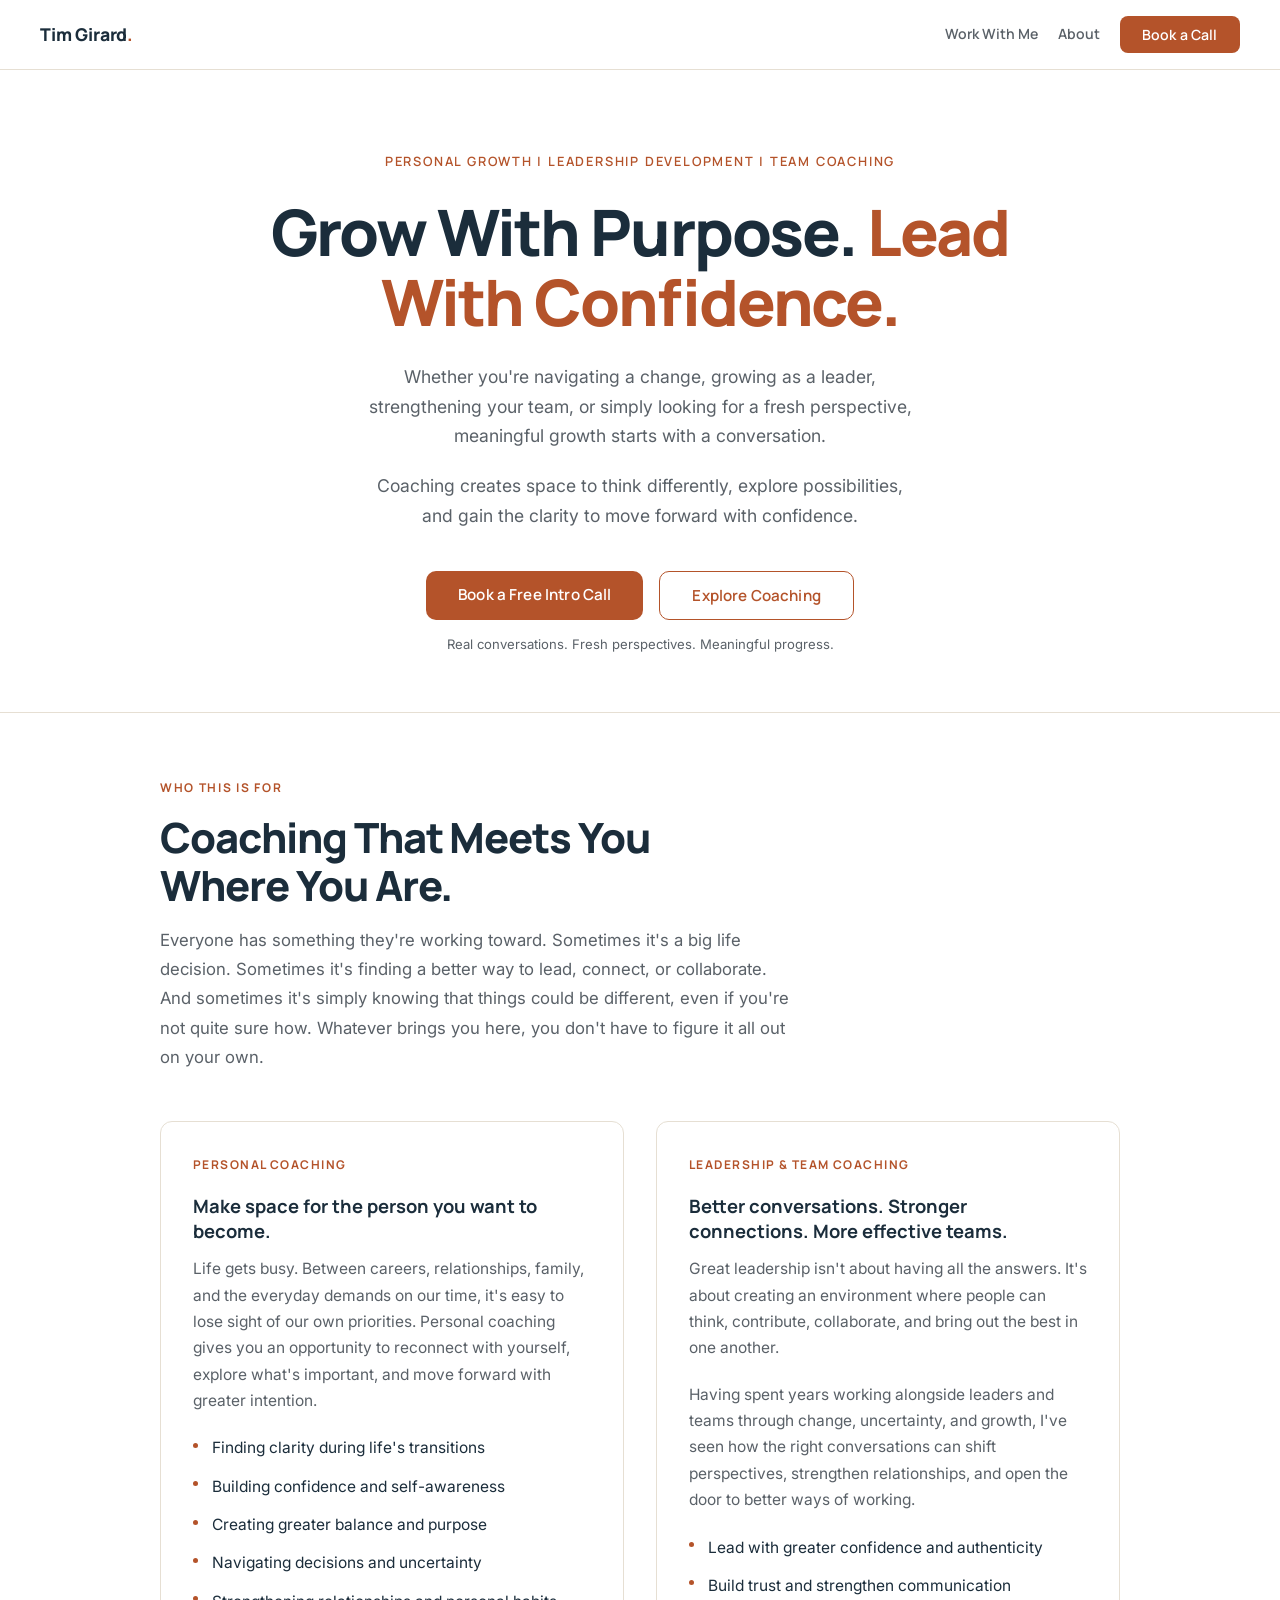
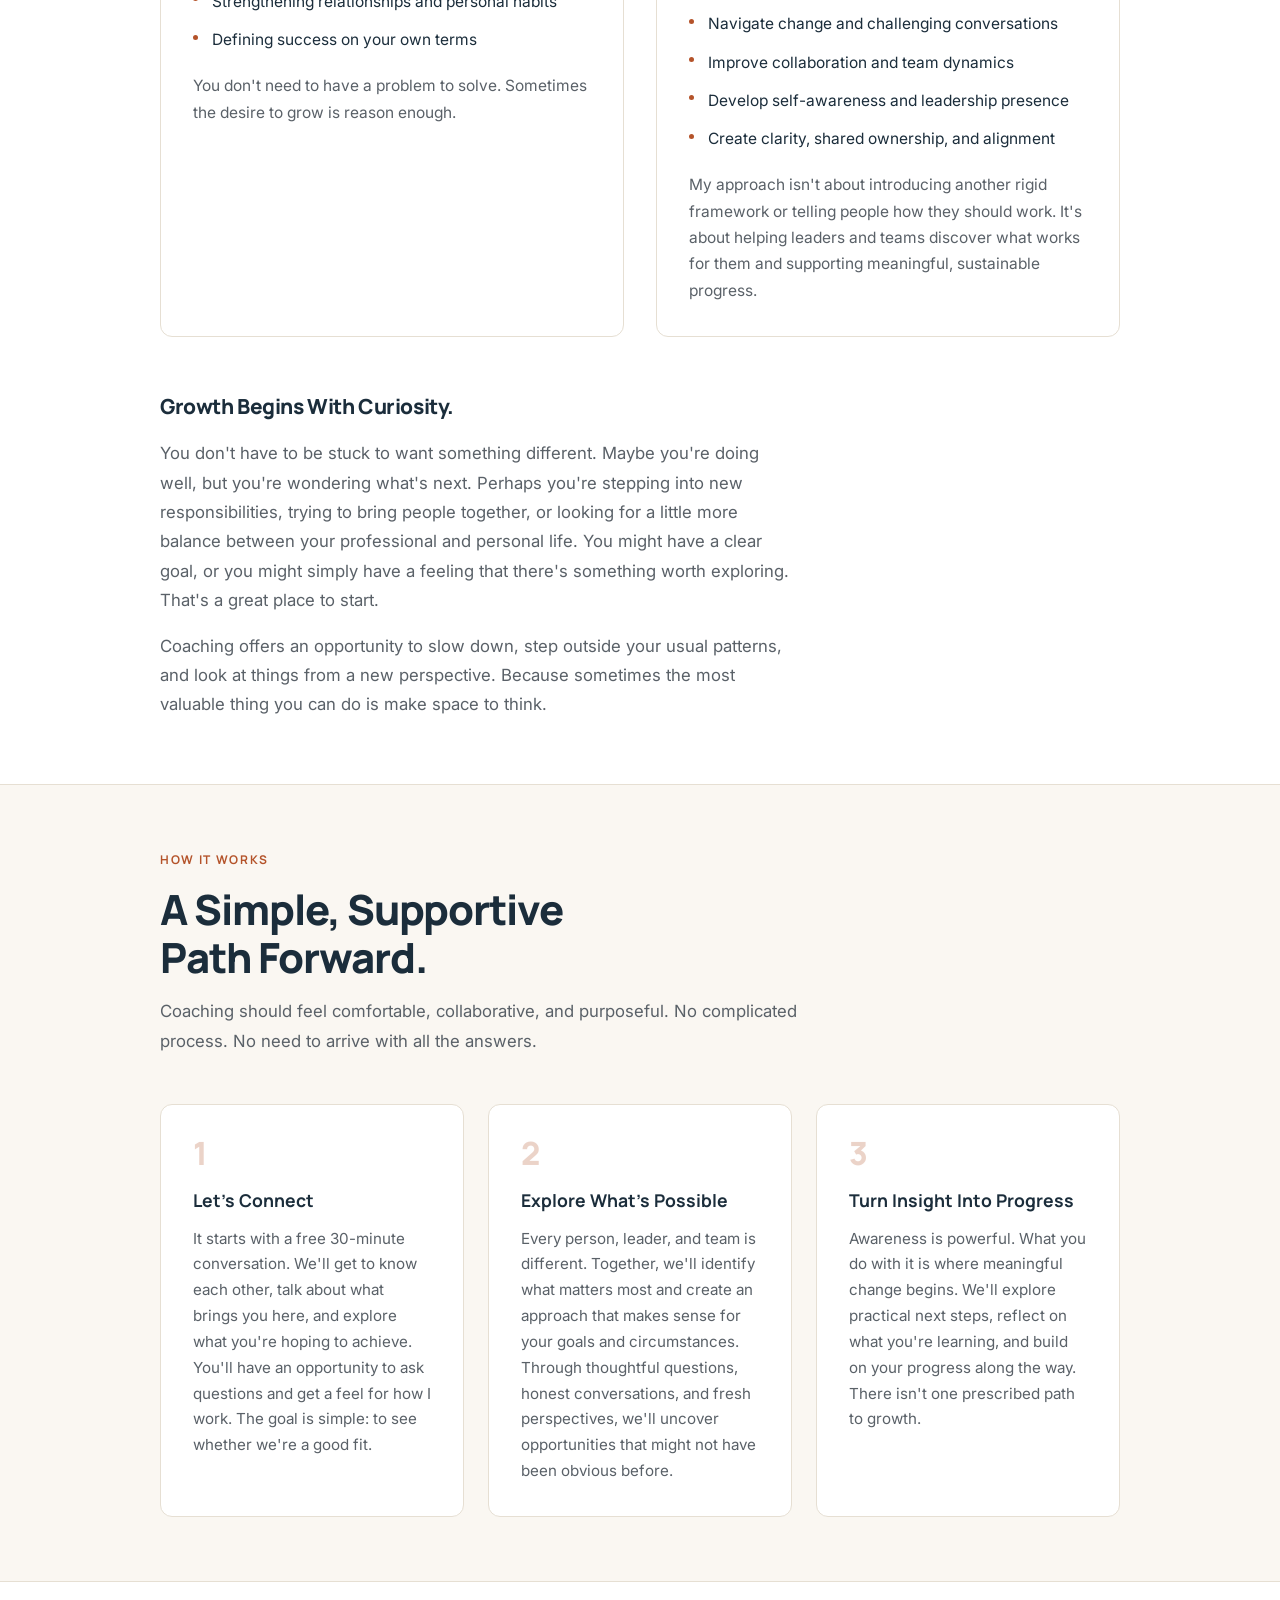
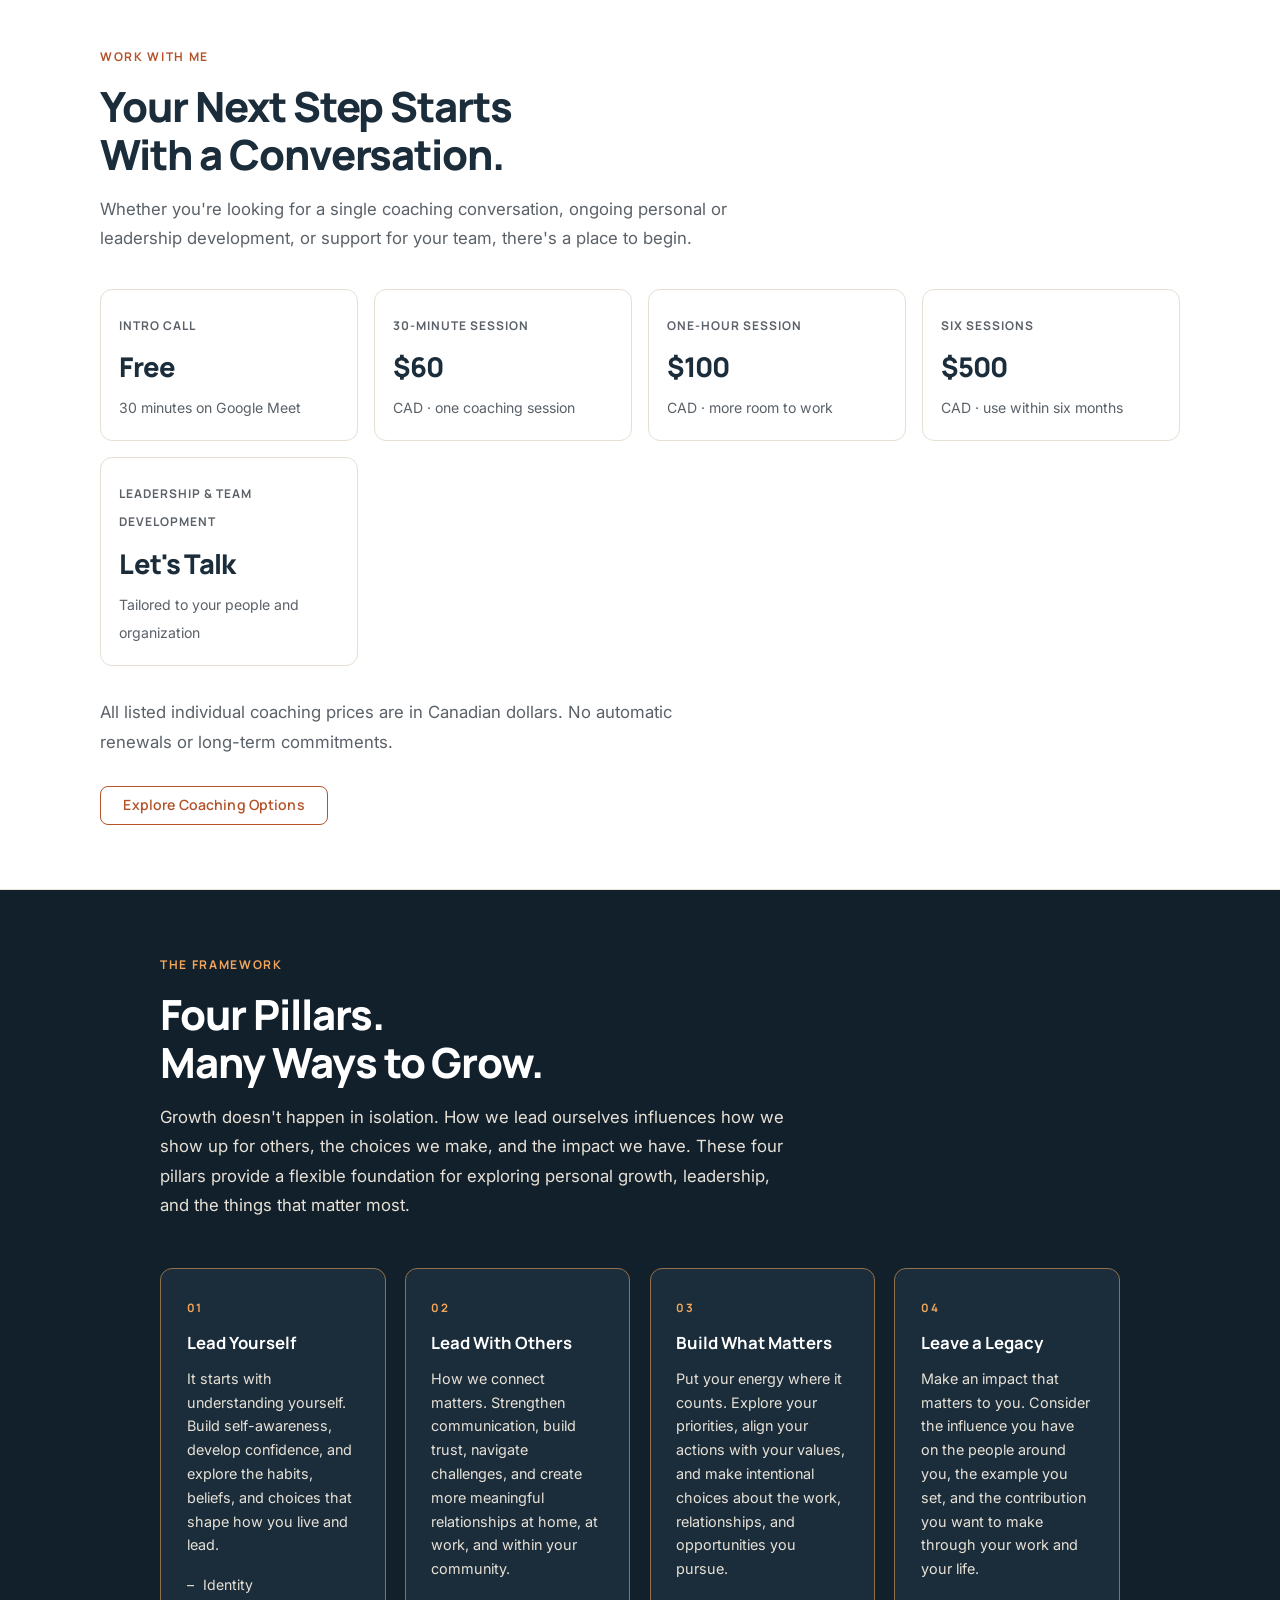
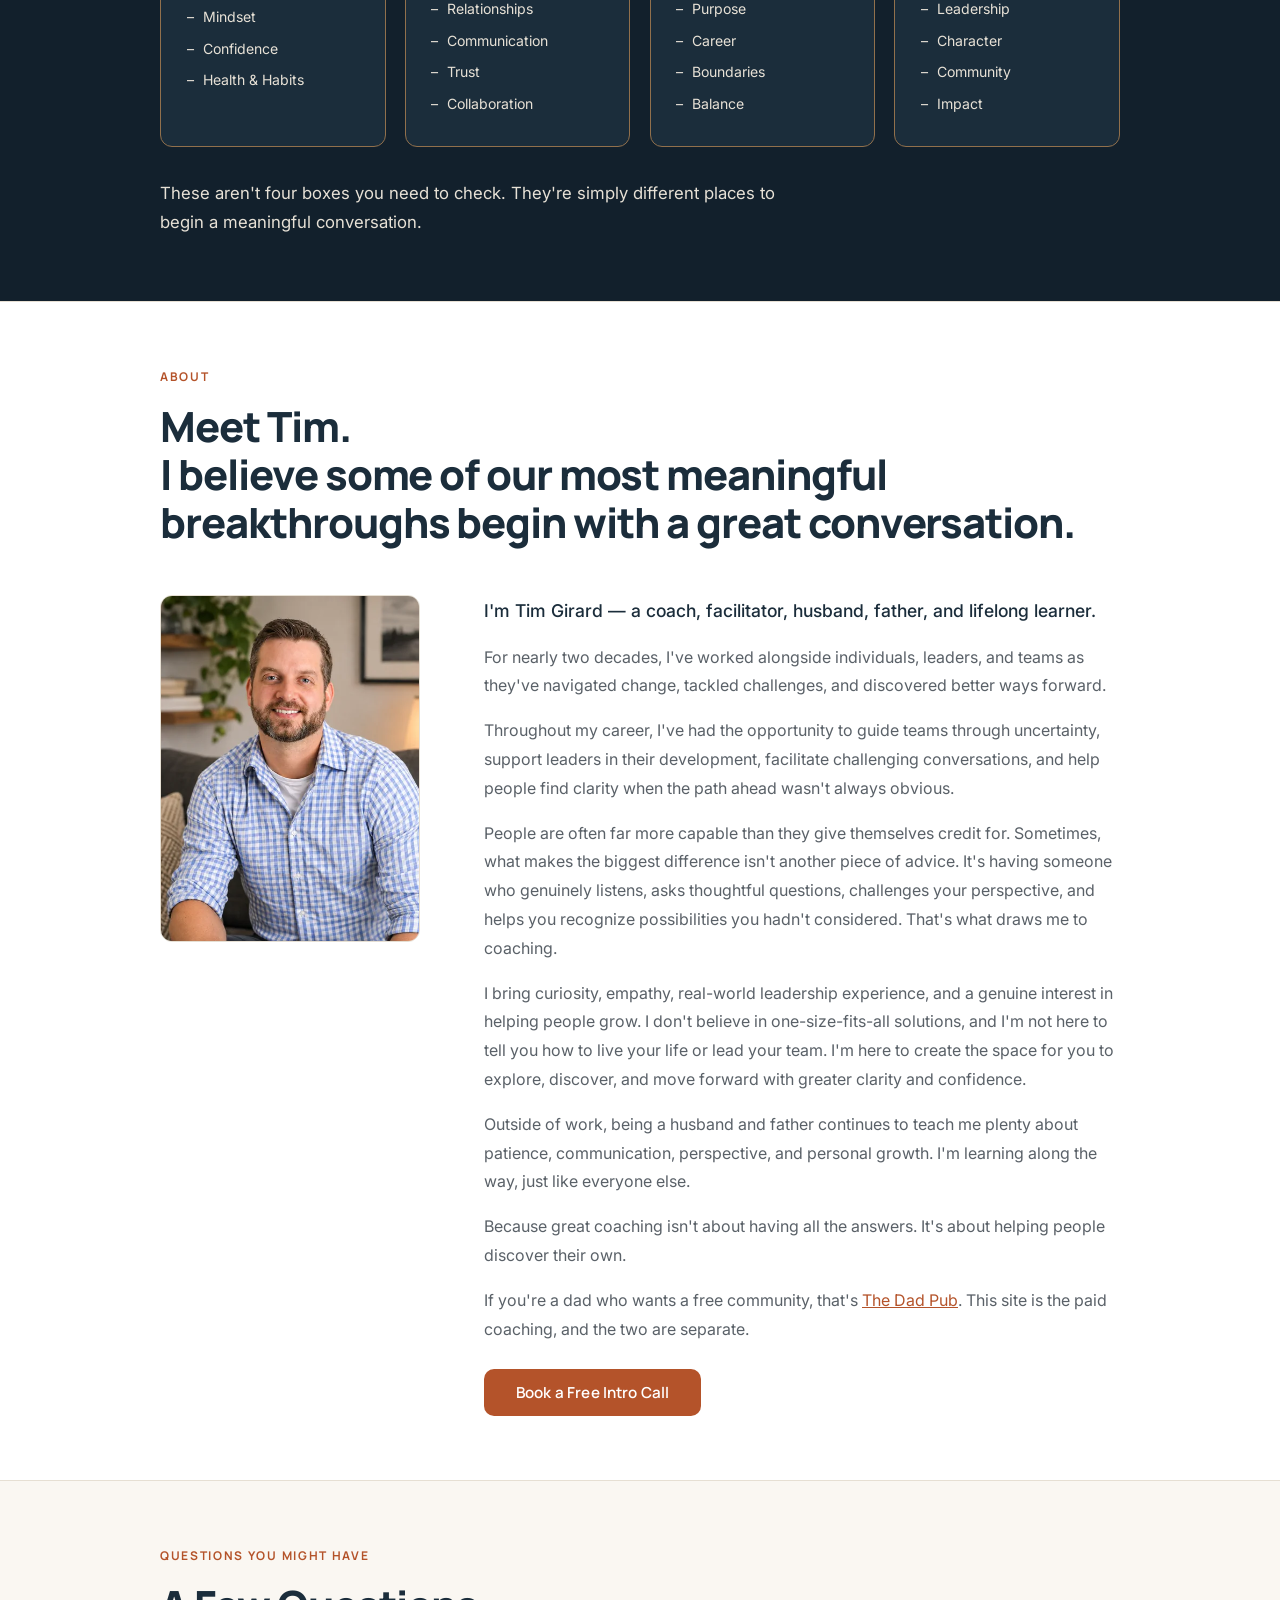
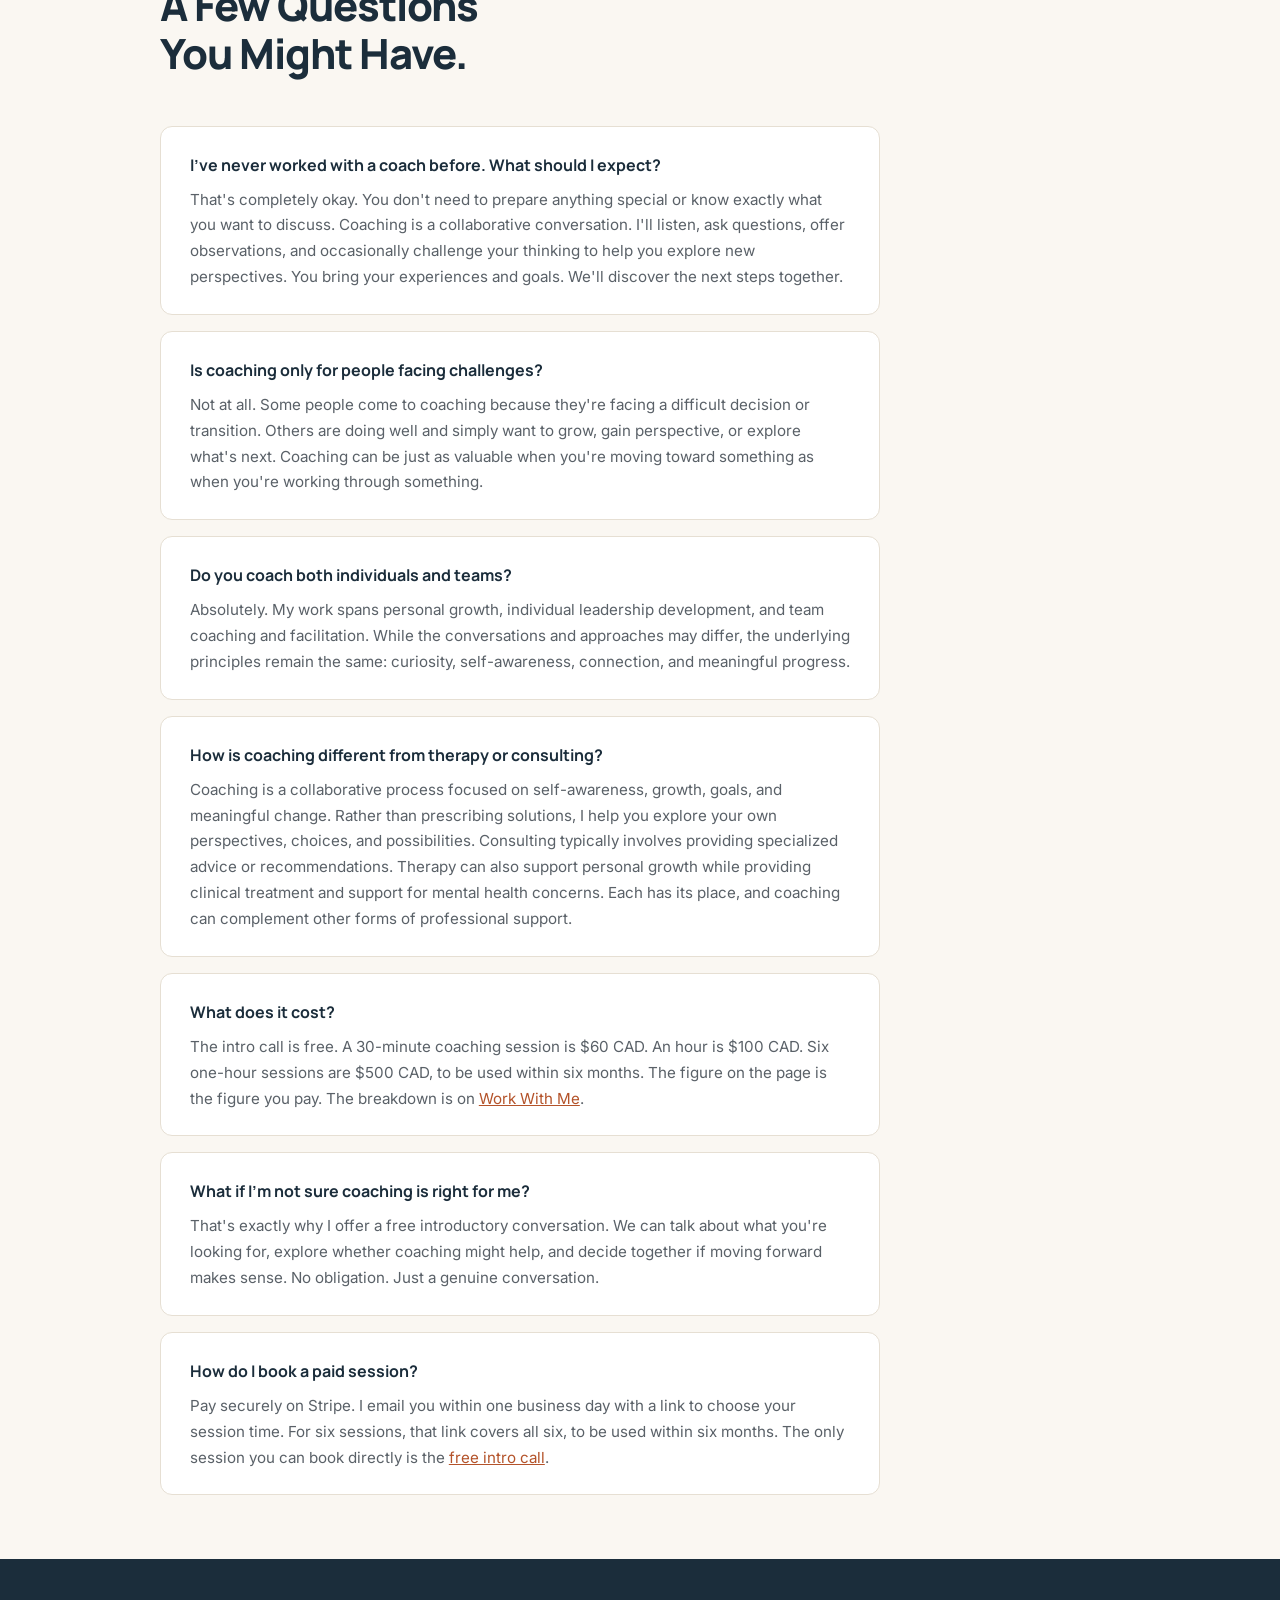
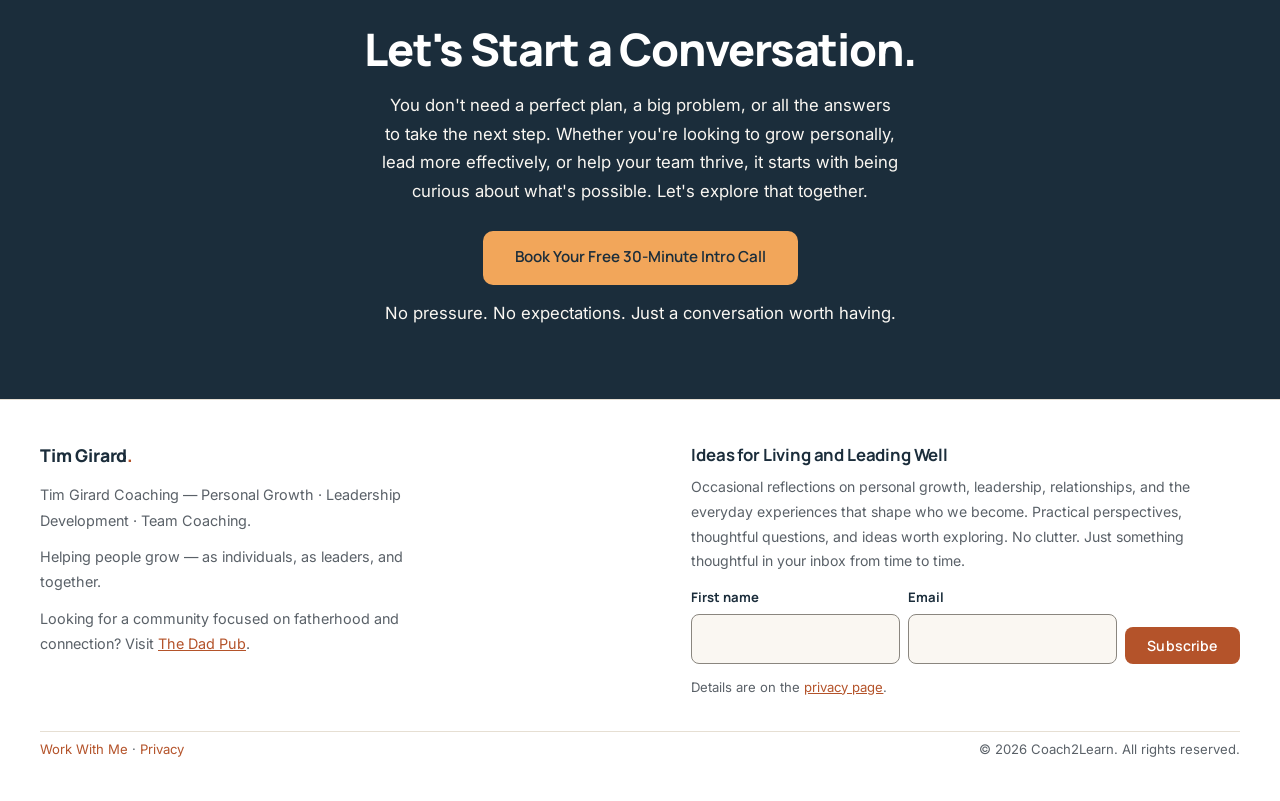
==== commit b2f65ee7: "Apply Tim's preview feedback: remove hero intro paragraph and closing tagline, tighten section spaci" ====
--- a/index.html
+++ b/index.html
@@ -37,7 +37,6 @@
         <a class="btn btn-accent btn-lg" href="https://calendly.com/coach2learn/30min" target="_blank" rel="noopener noreferrer">Book a Free Intro Call</a>
         <a class="btn btn-outline btn-lg" href="#how">Explore Coaching</a>
       </div>
-      <p class="btn-note">I'm Tim Girard. I help individuals, leaders, and teams discover what matters, navigate challenges, and turn meaningful conversations into meaningful progress.</p>
       <p class="btn-note">Real conversations. Fresh perspectives. Meaningful progress.</p>
     </section>
 
@@ -105,7 +104,6 @@
             <p>Awareness is powerful. What you do with it is where meaningful change begins. We'll explore practical next steps, reflect on what you're learning, and build on your progress along the way. There isn't one prescribed path to growth.</p>
           </div>
         </div>
-        <p class="section-body">Your goals. Your pace. Your progress.</p>
       </div>
     </section>
 
--- a/styles.css
+++ b/styles.css
@@ -151,7 +151,7 @@
 
 .hero {
   background: var(--white);
-  padding: 6.5rem 2rem 5.5rem;
+  padding: 5rem 2rem 3.5rem;
   text-align: center;
   border-bottom: 1px solid var(--border);
 }
@@ -198,7 +198,7 @@
 .hero .sub + .sub { margin-bottom: 2.5rem; }
 .hero-actions { display: flex; gap: 1rem; justify-content: center; flex-wrap: wrap; }
 
-.section { padding: 5.5rem 2rem; }
+.section { padding: 4rem 2rem; }
 .section-inner { max-width: 960px; margin: 0 auto; }
 .section-inner.wide { max-width: 1080px; }
 .section-label {
@@ -222,7 +222,7 @@
 .section-body { font-size: 1.05rem; color: var(--muted); max-width: 640px; line-height: 1.75; }
 .section-body + .section-body { margin-top: 1rem; }
 .pillar-grid + .section-body, .steps-grid + .section-body, .offer-row + .section-body { margin-top: 2rem; }
-.section-subhead { font-family: 'Manrope', sans-serif; font-size: 1.3rem; font-weight: 800; letter-spacing: -0.02em; line-height: 1.25; color: var(--text); margin: 2.5rem 0 1rem; }
+.section-subhead { font-family: 'Manrope', sans-serif; font-size: 1.3rem; font-weight: 800; letter-spacing: -0.02em; line-height: 1.25; color: var(--text); margin: 3.5rem 0 1.25rem; }
 .section-body a:not(.btn) { color: var(--accent); }
 
 .quote-section {
@@ -258,13 +258,13 @@
   font-weight: 700;
   letter-spacing: 0.12em;
   text-transform: uppercase;
-  color: var(--muted);
+  color: var(--accent);
   margin-bottom: 1.2rem;
 }
 .who-card h3 { font-family: 'Manrope', sans-serif; font-size: 1.15rem; font-weight: 700; line-height: 1.35; color: var(--text); margin-bottom: 0.8rem; }
-.who-card p:not(.card-label) { font-size: 0.97rem; color: var(--muted); line-height: 1.7; margin-bottom: 1rem; }
+.who-card p:not(.card-label) { font-size: 0.97rem; color: var(--muted); line-height: 1.7; margin-bottom: 1.25rem; }
 .who-card p:last-child { margin-bottom: 0; }
-.who-card ul { list-style: none; display: flex; flex-direction: column; gap: 0.7rem; margin-bottom: 1rem; }
+.who-card ul { list-style: none; display: flex; flex-direction: column; gap: 0.7rem; margin: 0.25rem 0 1.25rem; }
 .who-card ul li { font-size: 0.97rem; color: var(--text); padding-left: 1.2rem; position: relative; }
 .who-card ul li::before {
   content: '';
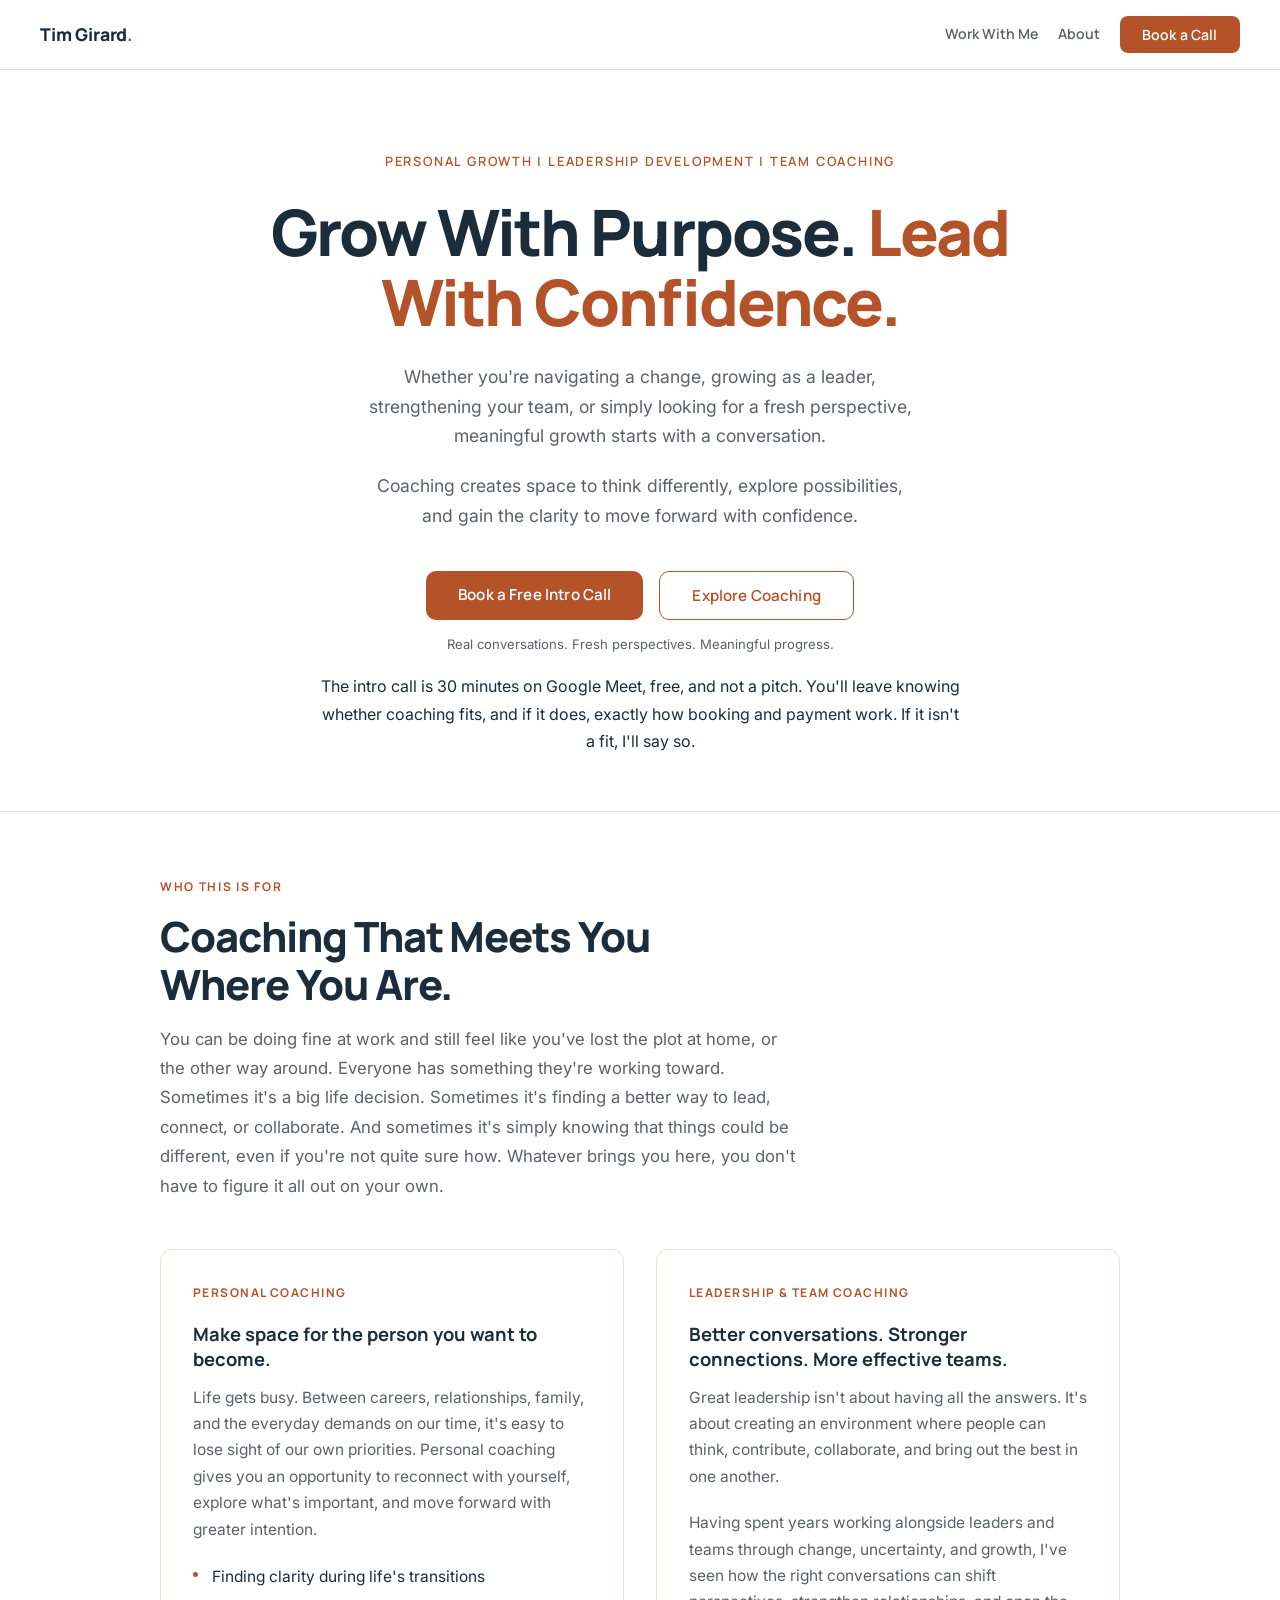
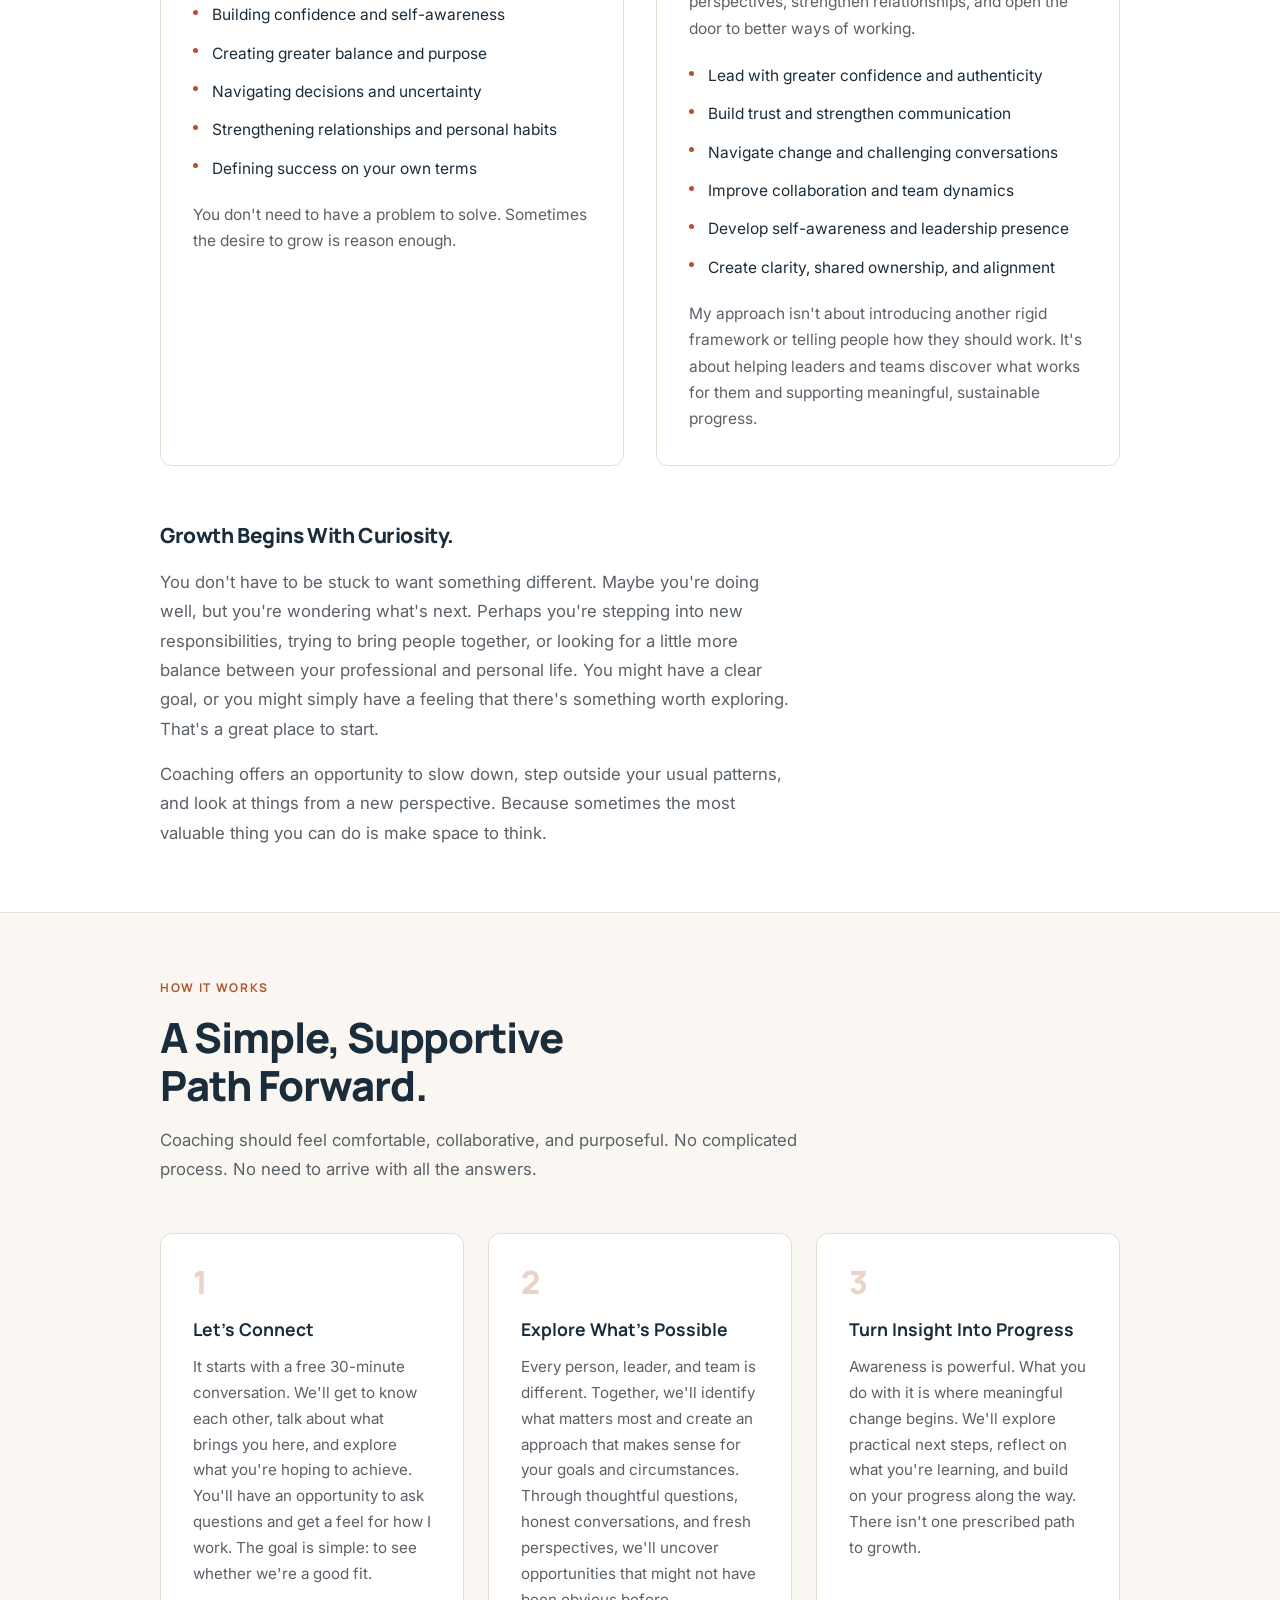
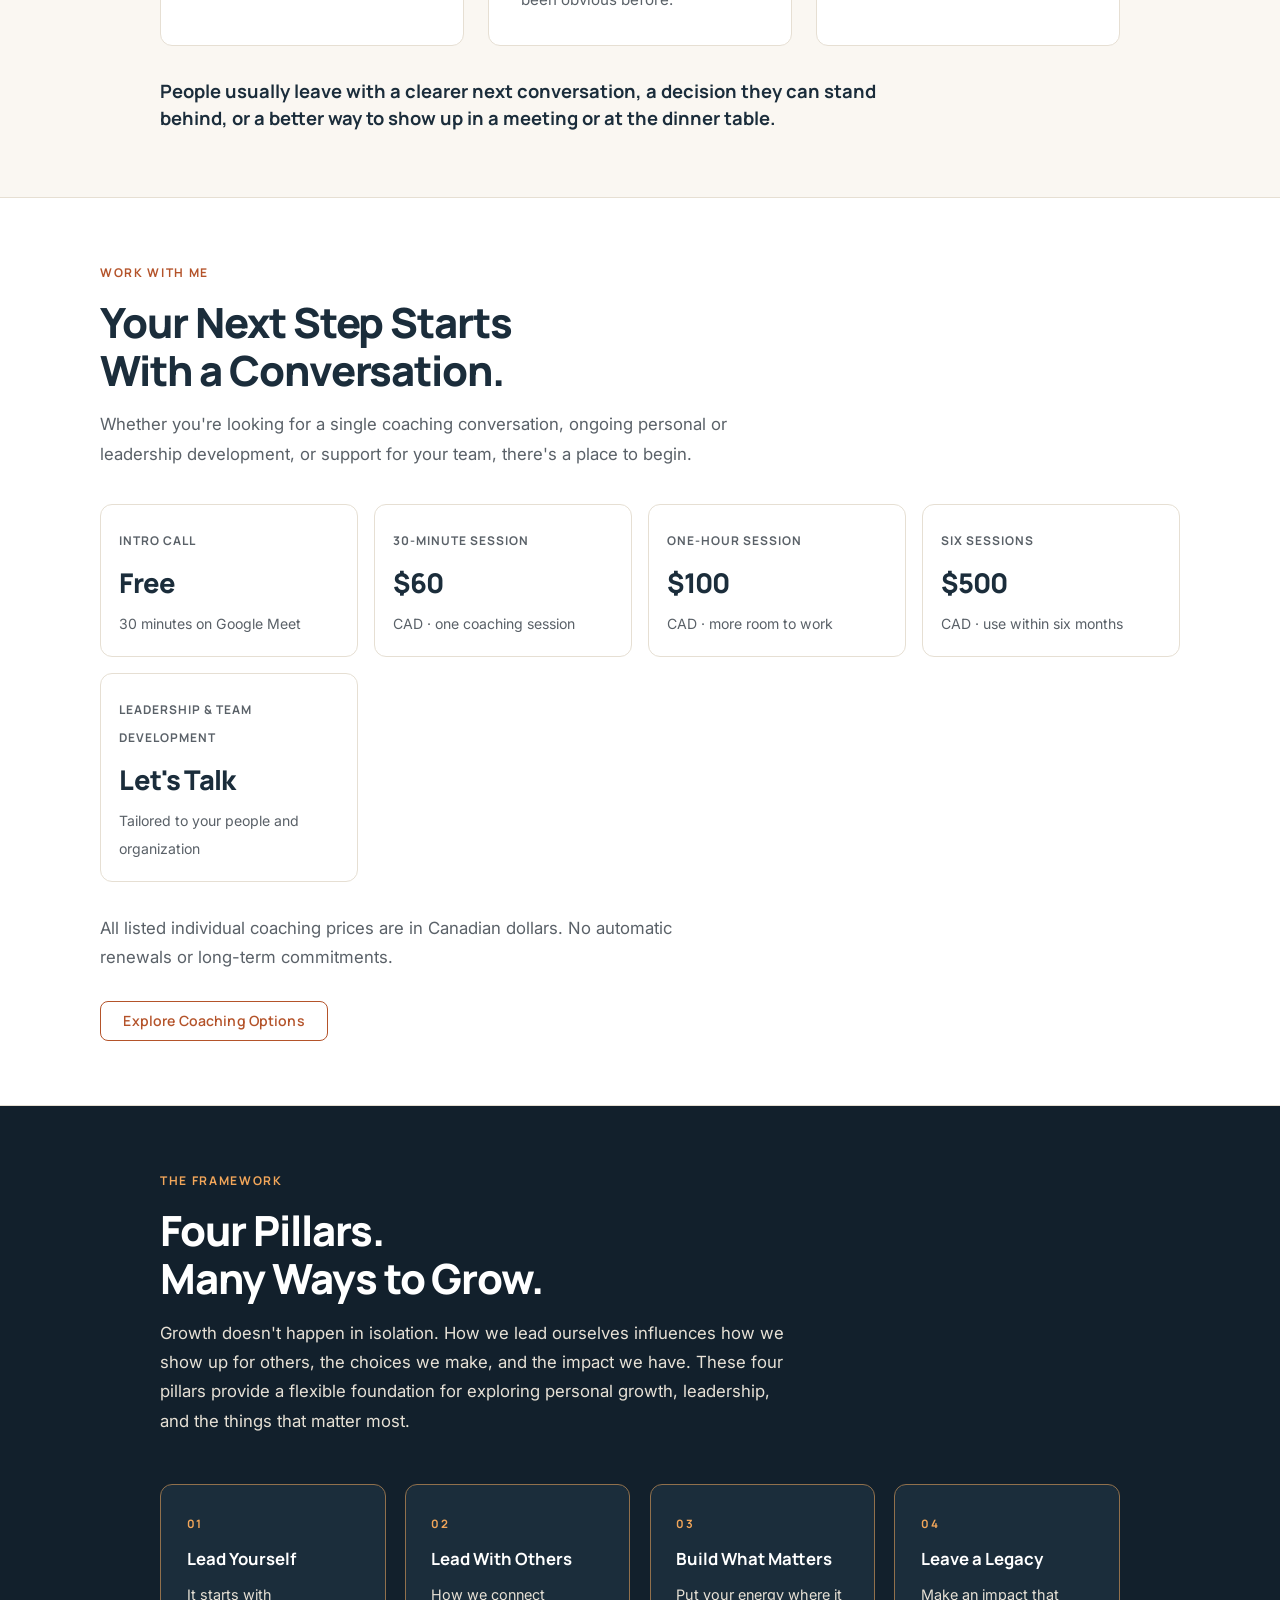
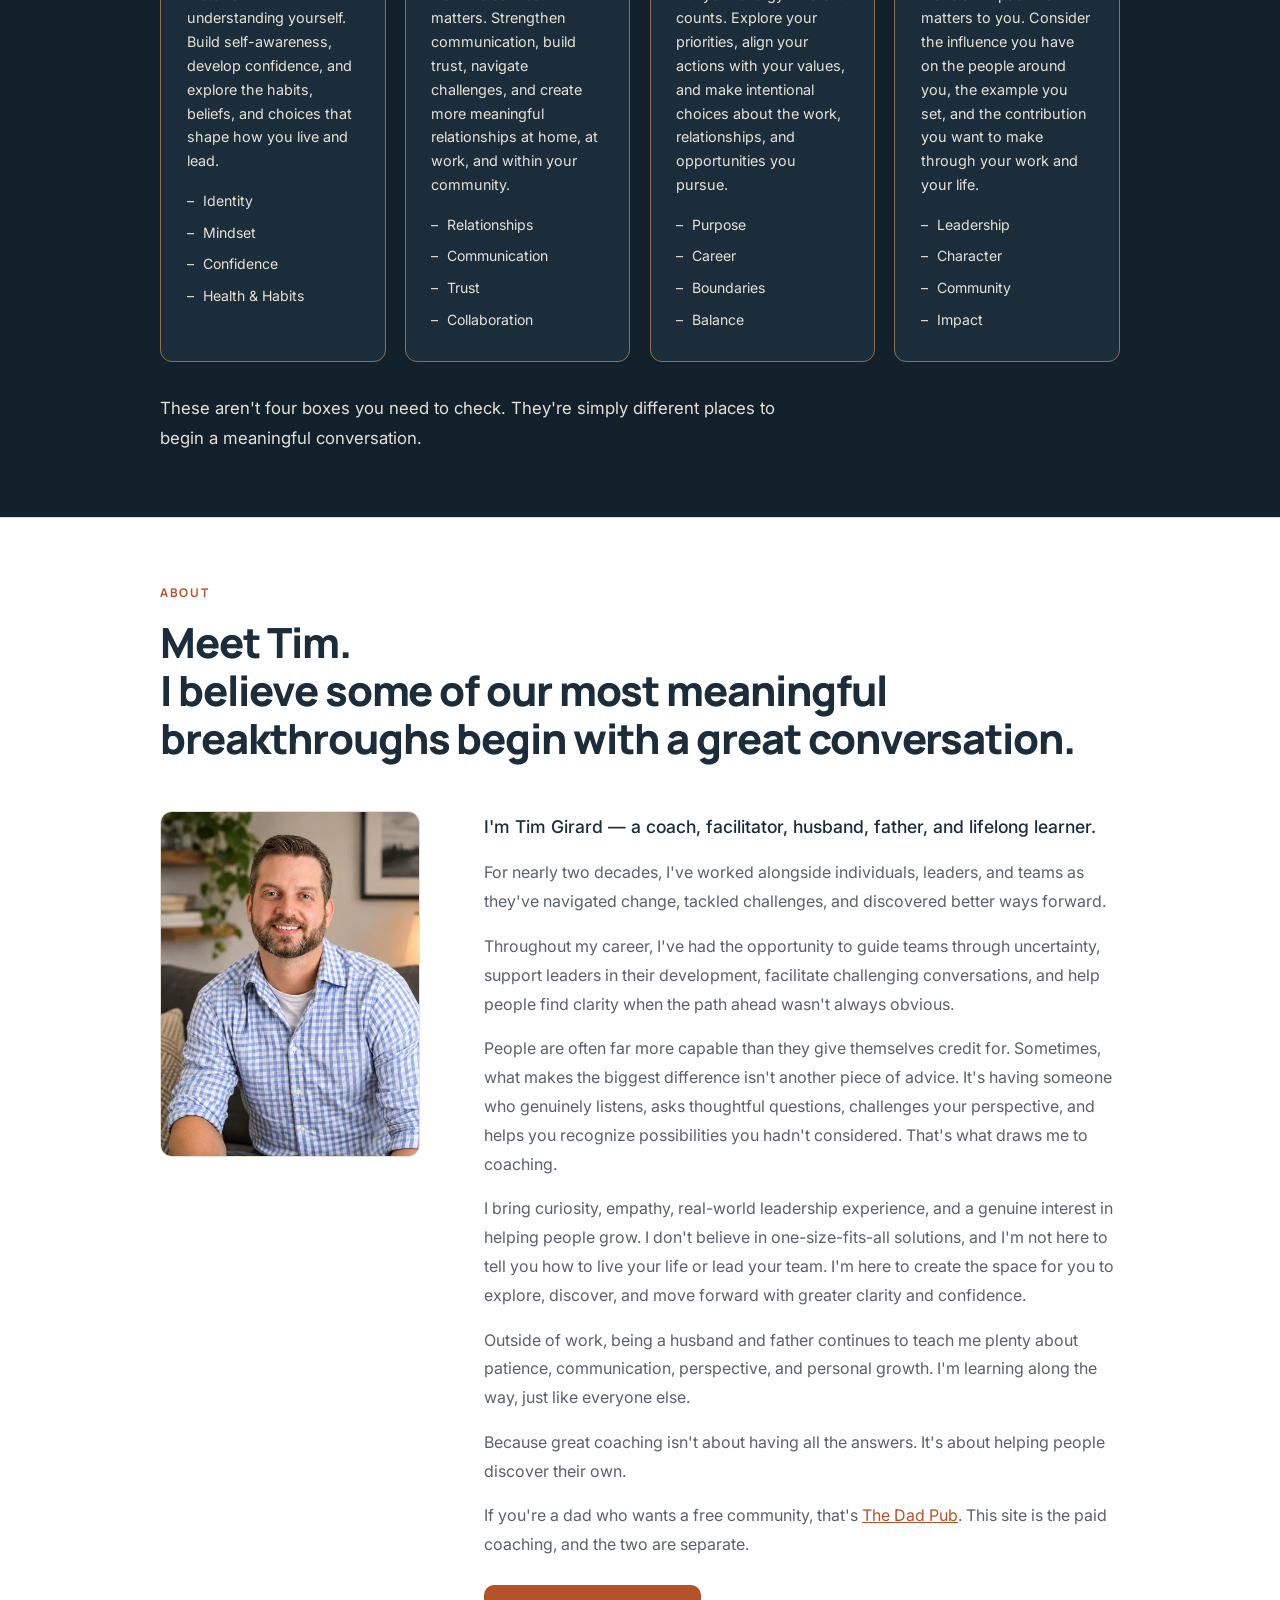
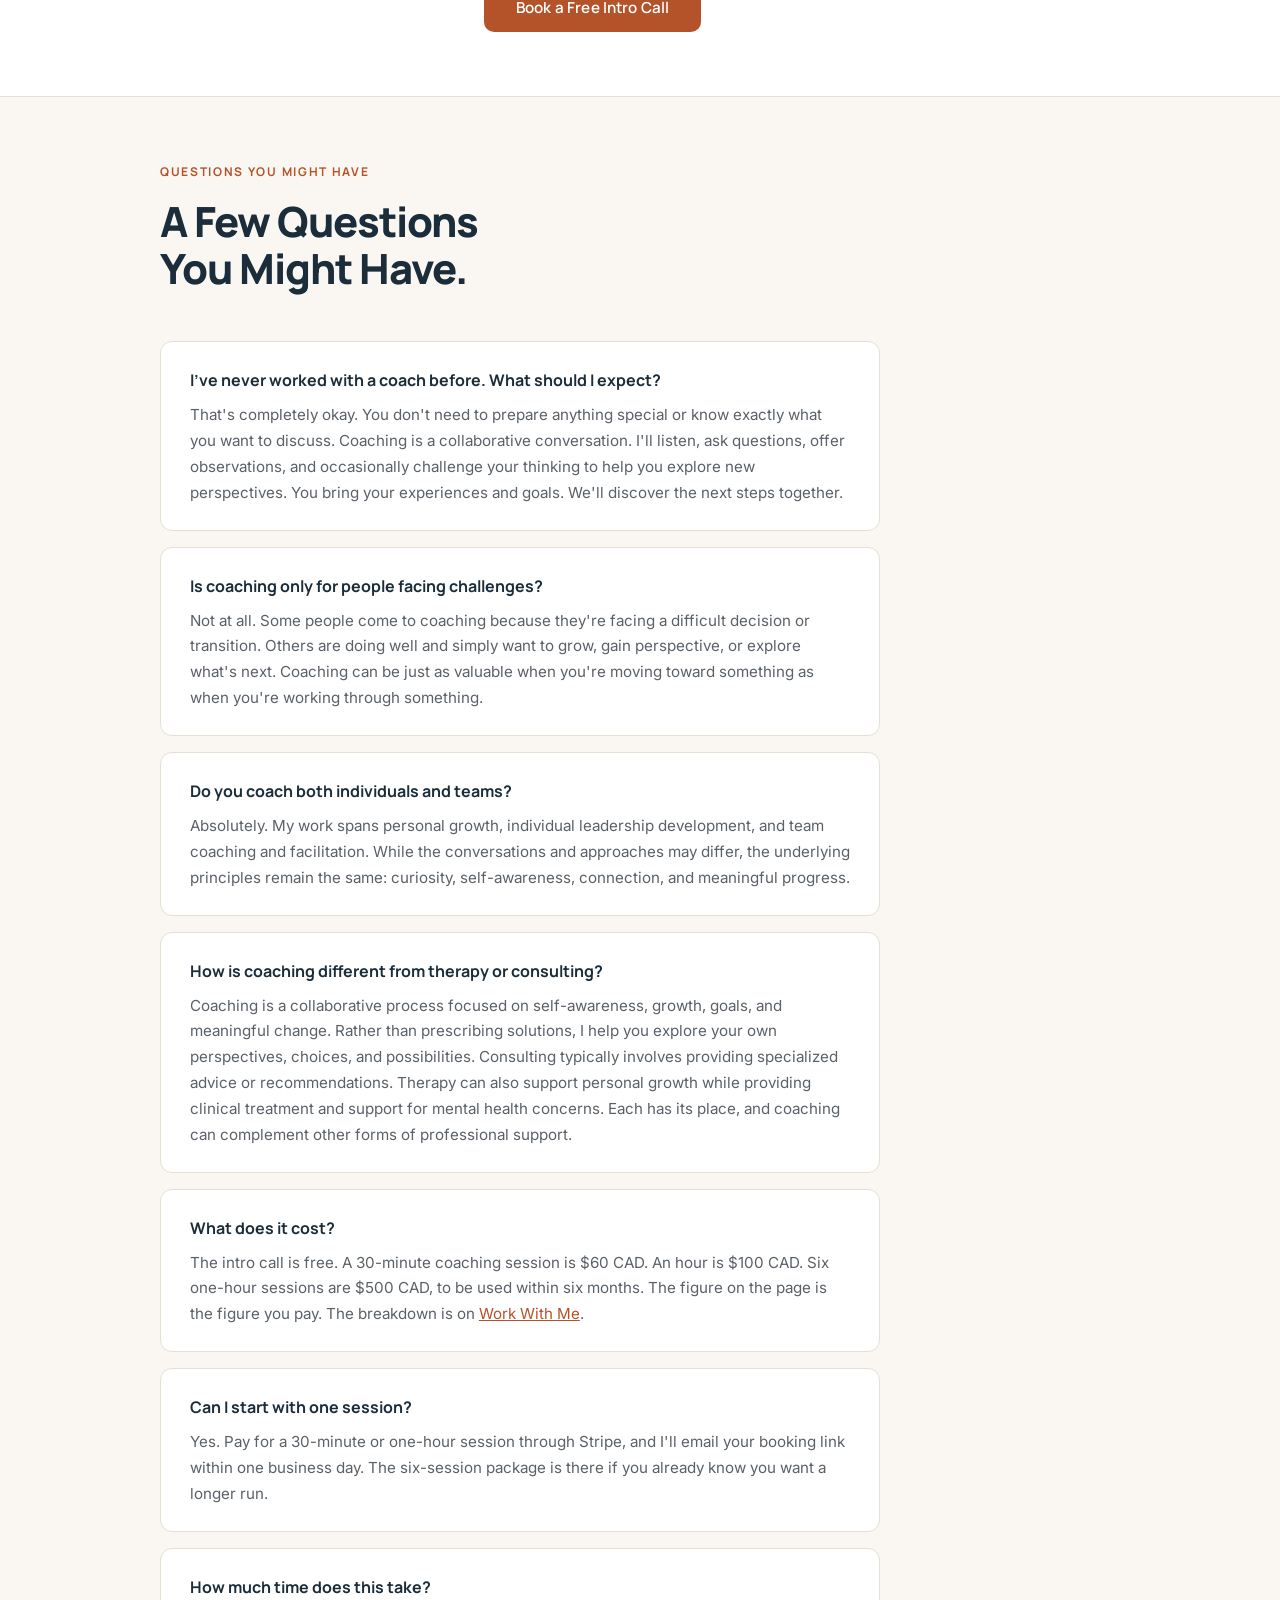
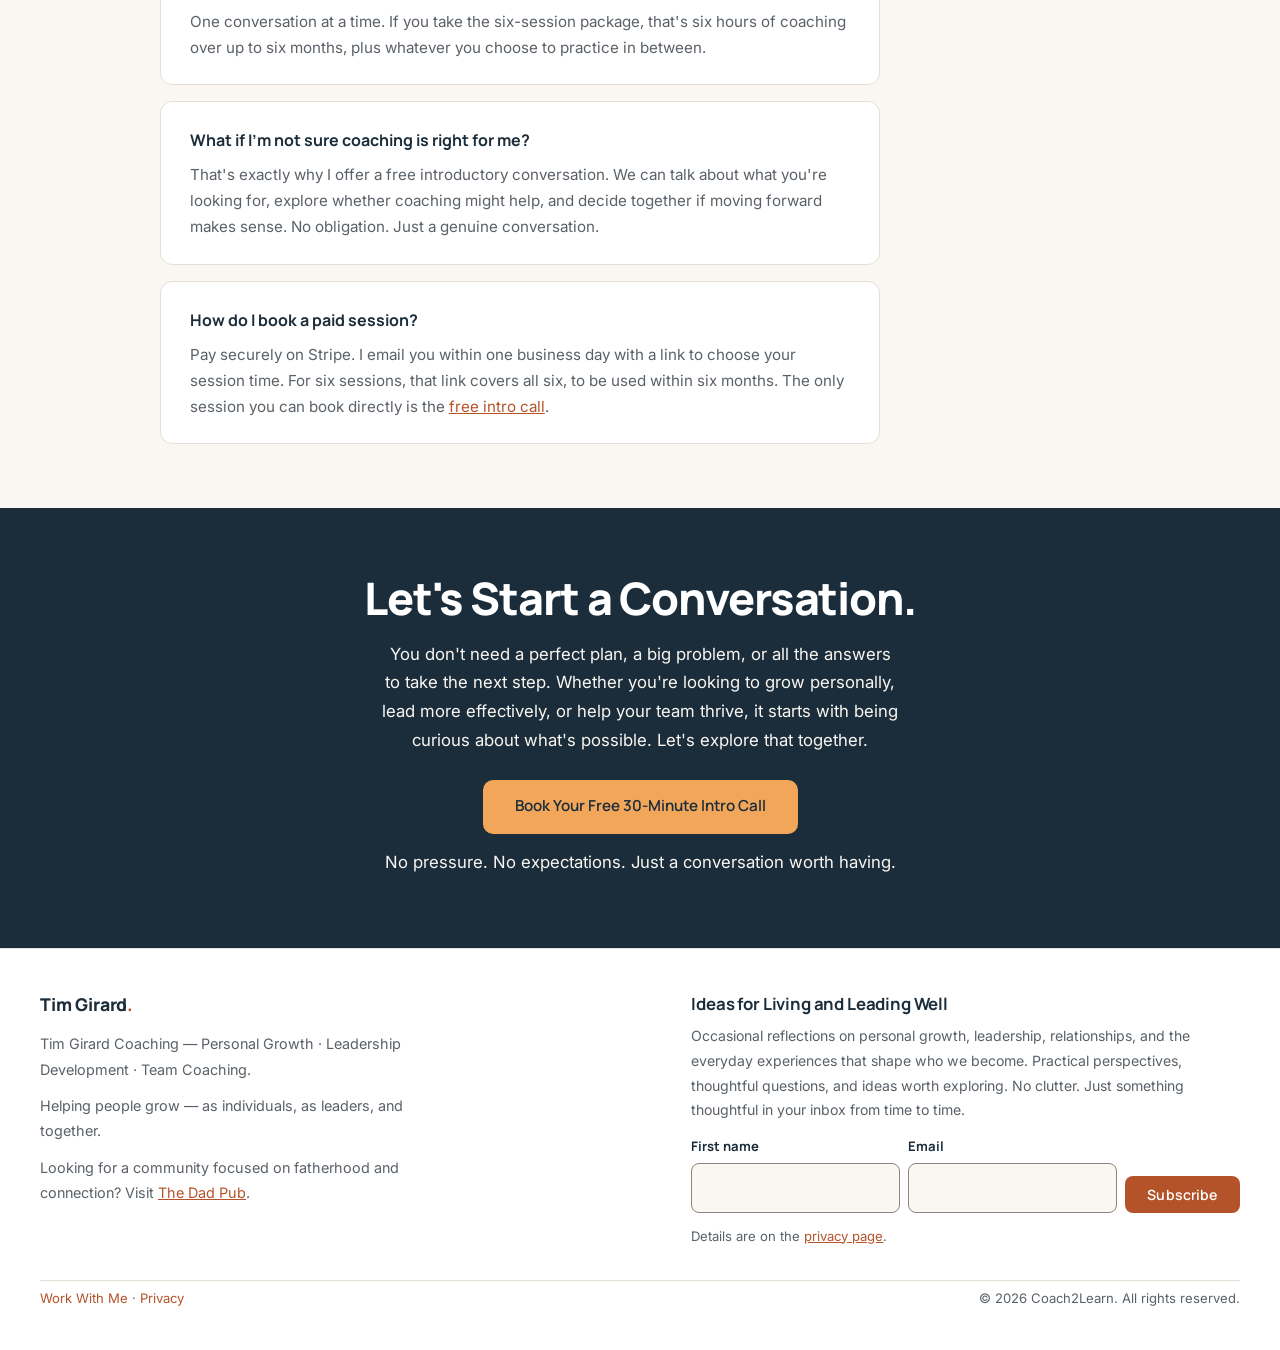
==== commit 52607526: "Add Tim's copy for who it's for, outcomes, and the intro call The homepage states the intro-call pro" ====
--- a/index.html
+++ b/index.html
@@ -38,13 +38,14 @@
         <a class="btn btn-outline btn-lg" href="#how">Explore Coaching</a>
       </div>
       <p class="btn-note">Real conversations. Fresh perspectives. Meaningful progress.</p>
+      <p class="intro-promise">The intro call is 30 minutes on Google Meet, free, and not a pitch. You'll leave knowing whether coaching fits, and if it does, exactly how booking and payment work. If it isn't a fit, I'll say so.</p>
     </section>
 
     <section class="section" style="background: var(--white); border-bottom: 1px solid var(--border);">
       <div class="section-inner">
         <p class="section-label">Who This Is For</p>
         <h2 class="section-title">Coaching That Meets You<br>Where You Are.</h2>
-        <p class="section-body">Everyone has something they're working toward. Sometimes it's a big life decision. Sometimes it's finding a better way to lead, connect, or collaborate. And sometimes it's simply knowing that things could be different, even if you're not quite sure how. Whatever brings you here, you don't have to figure it all out on your own.</p>
+        <p class="section-body">You can be doing fine at work and still feel like you've lost the plot at home, or the other way around. Everyone has something they're working toward. Sometimes it's a big life decision. Sometimes it's finding a better way to lead, connect, or collaborate. And sometimes it's simply knowing that things could be different, even if you're not quite sure how. Whatever brings you here, you don't have to figure it all out on your own.</p>
         <div class="who-grid">
           <div class="who-card">
             <p class="card-label">Personal Coaching</p>
@@ -104,6 +105,7 @@
             <p>Awareness is powerful. What you do with it is where meaningful change begins. We'll explore practical next steps, reflect on what you're learning, and build on your progress along the way. There isn't one prescribed path to growth.</p>
           </div>
         </div>
+        <p class="outcomes">People usually leave with a clearer next conversation, a decision they can stand behind, or a better way to show up in a meeting or at the dinner table.</p>
       </div>
     </section>
 
@@ -229,6 +231,14 @@
             <p>The intro call is free. A 30-minute coaching session is $60 CAD. An hour is $100 CAD. Six one-hour sessions are $500 CAD, to be used within six months. The figure on the page is the figure you pay. The breakdown is on <a href="work-with-me.html">Work With Me</a>.</p>
           </div>
           <div class="faq-item">
+            <h3>Can I start with one session?</h3>
+            <p>Yes. Pay for a 30-minute or one-hour session through Stripe, and I'll email your booking link within one business day. The six-session package is there if you already know you want a longer run.</p>
+          </div>
+          <div class="faq-item">
+            <h3>How much time does this take?</h3>
+            <p>One conversation at a time. If you take the six-session package, that's six hours of coaching over up to six months, plus whatever you choose to practice in between.</p>
+          </div>
+          <div class="faq-item">
             <h3>What if I'm not sure coaching is right for me?</h3>
             <p>That's exactly why I offer a free introductory conversation. We can talk about what you're looking for, explore whether coaching might help, and decide together if moving forward makes sense. No obligation. Just a genuine conversation.</p>
           </div>
--- a/styles.css
+++ b/styles.css
@@ -148,6 +148,22 @@
 }
 .btn-white:hover { background: var(--apricot-hover); color: var(--on-apricot); transform: translateY(-1px); }
 .btn-note { font-size: 0.82rem; color: var(--muted); margin-top: 0.8rem; }
+.intro-promise {
+  max-width: 640px;
+  margin: 1.1rem auto 0;
+  font-size: 1rem;
+  line-height: 1.7;
+  color: var(--text);
+}
+.outcomes {
+  margin-top: 2rem;
+  max-width: 720px;
+  font-family: 'Manrope', sans-serif;
+  font-size: 1.15rem;
+  font-weight: 700;
+  line-height: 1.5;
+  color: var(--text);
+}
 
 .hero {
   background: var(--white);
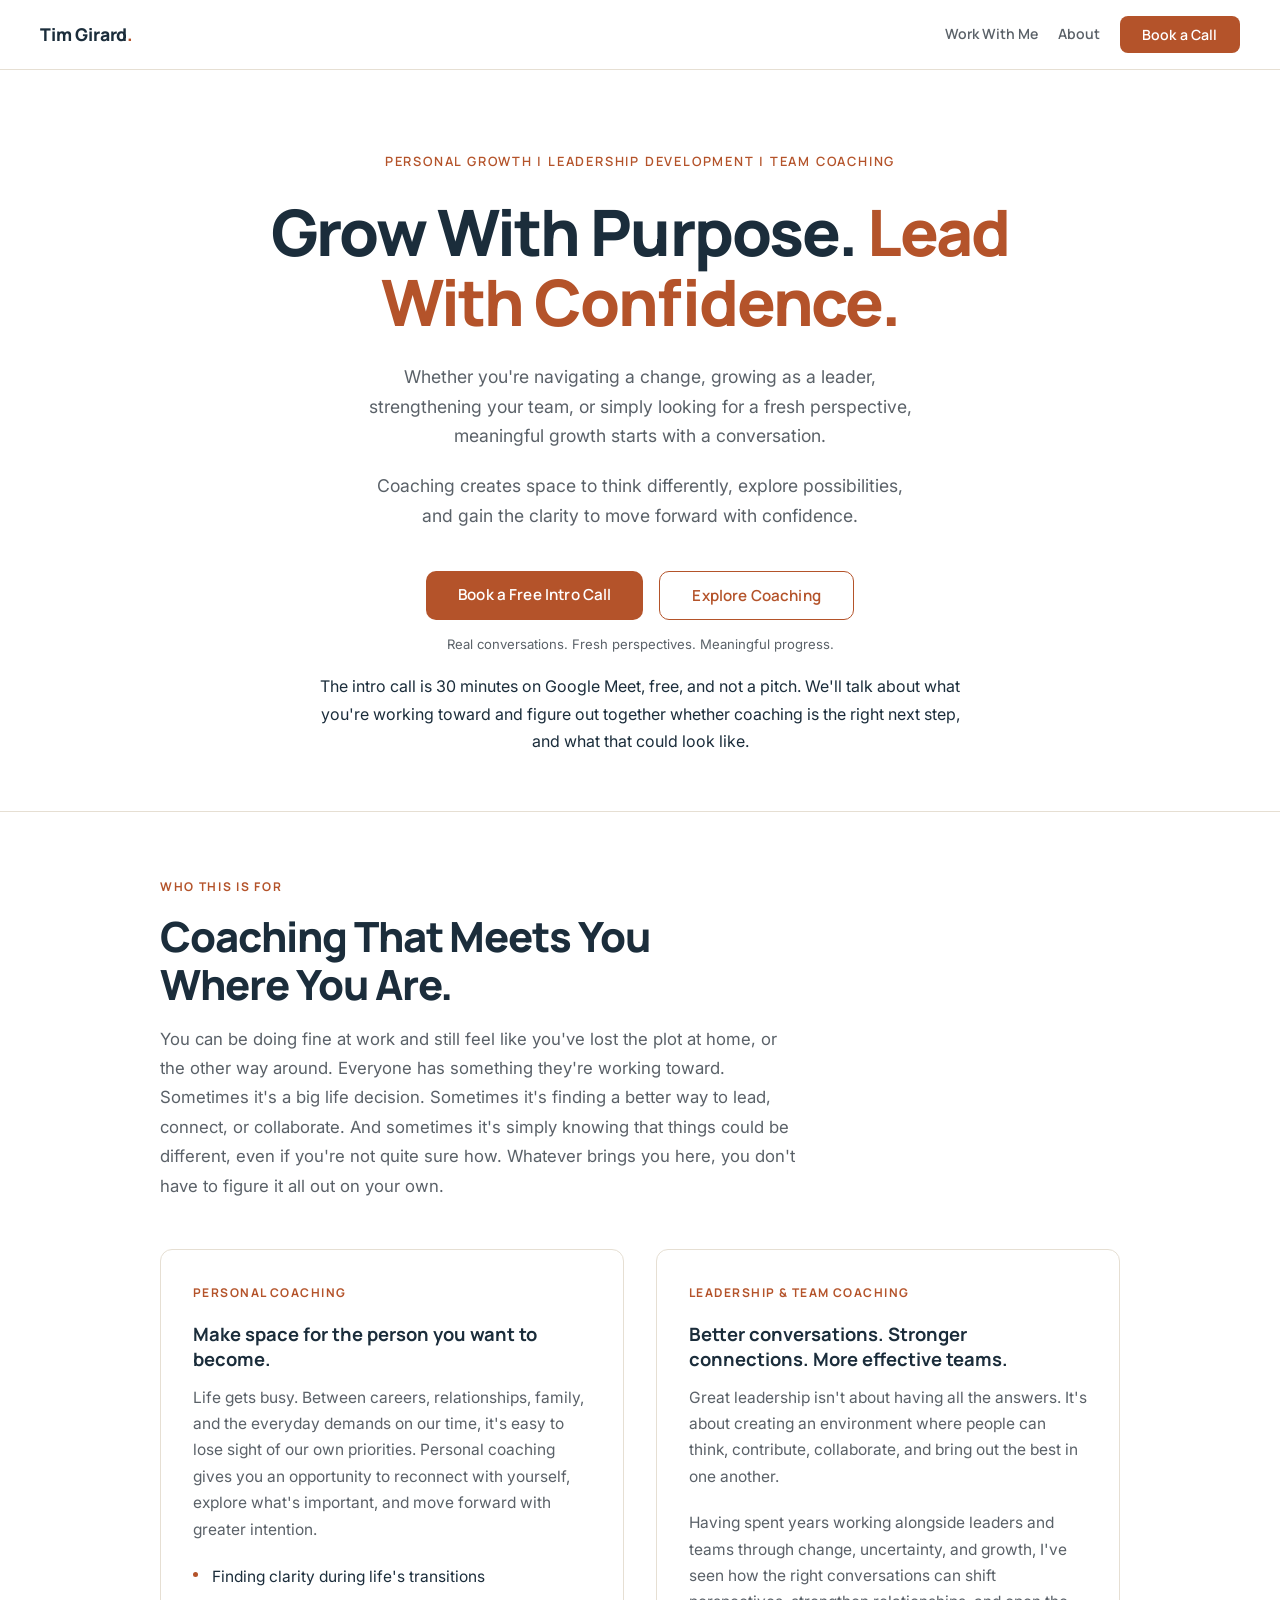
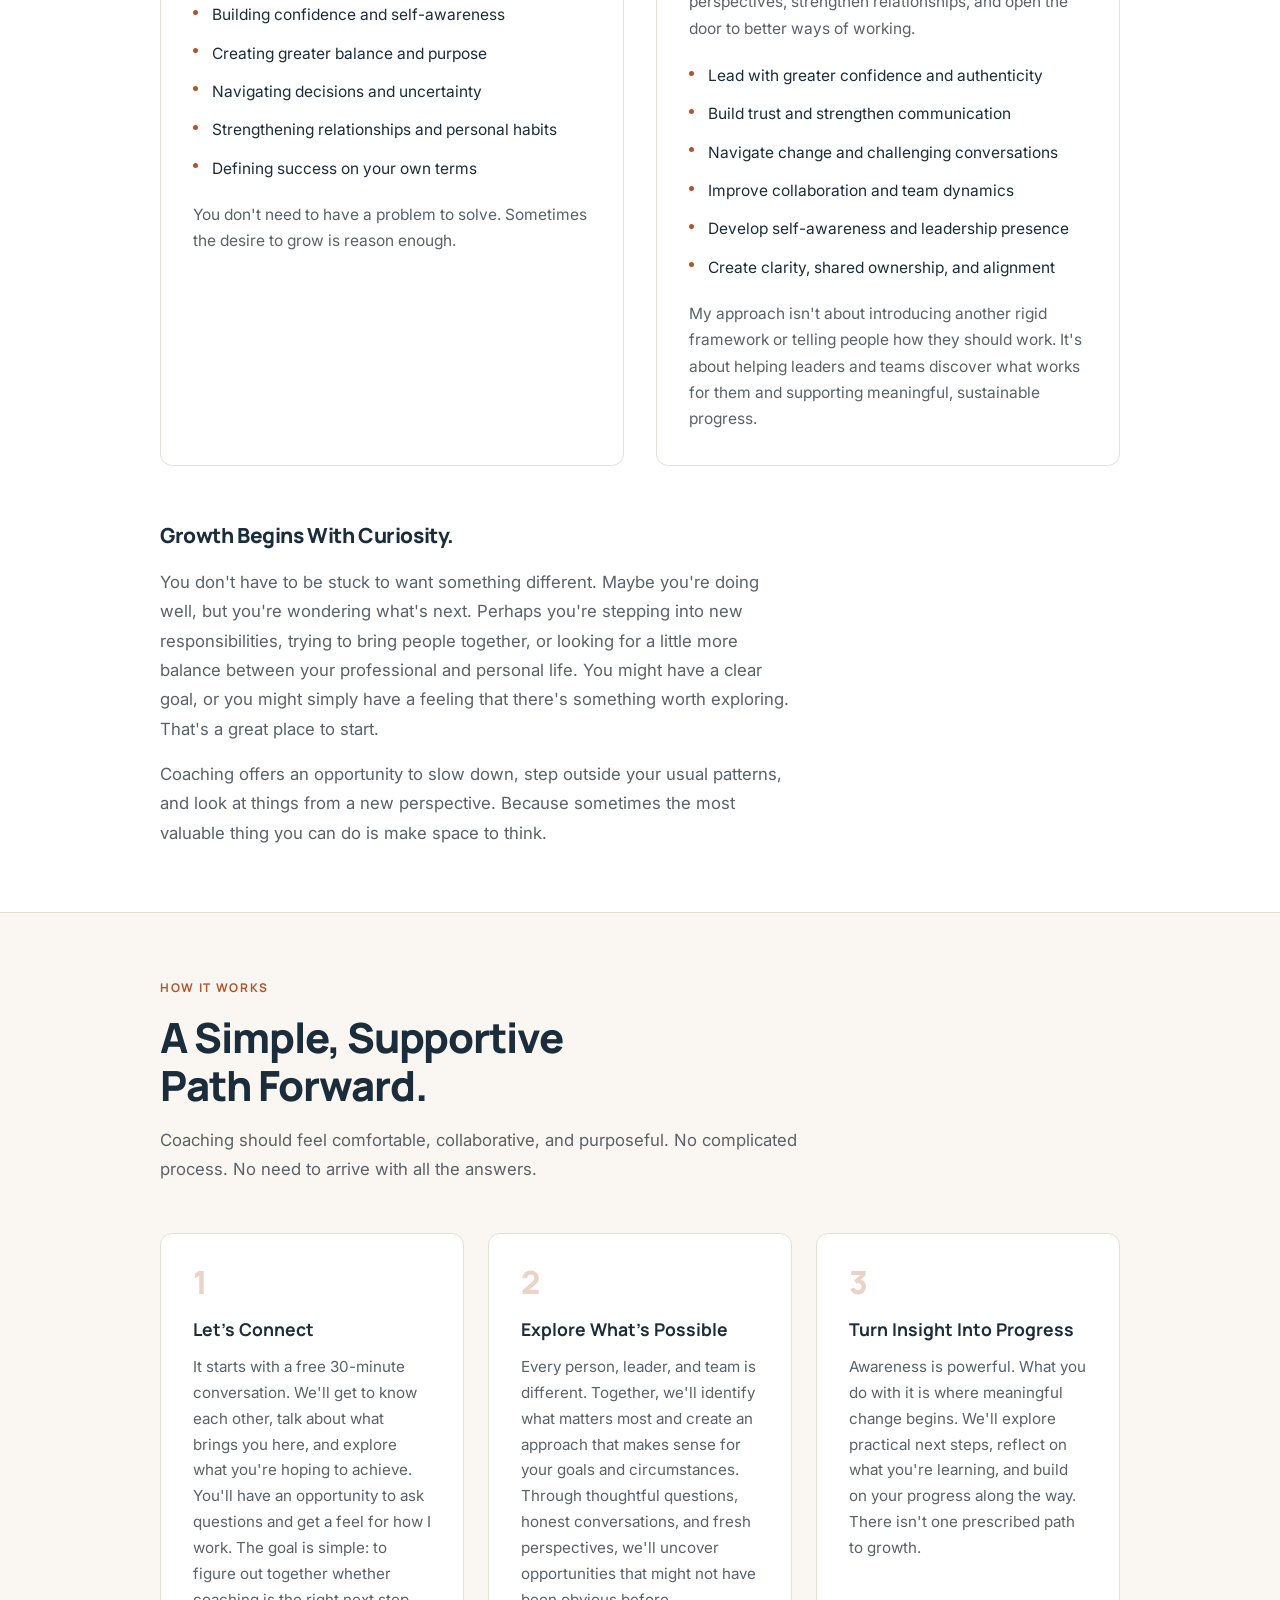
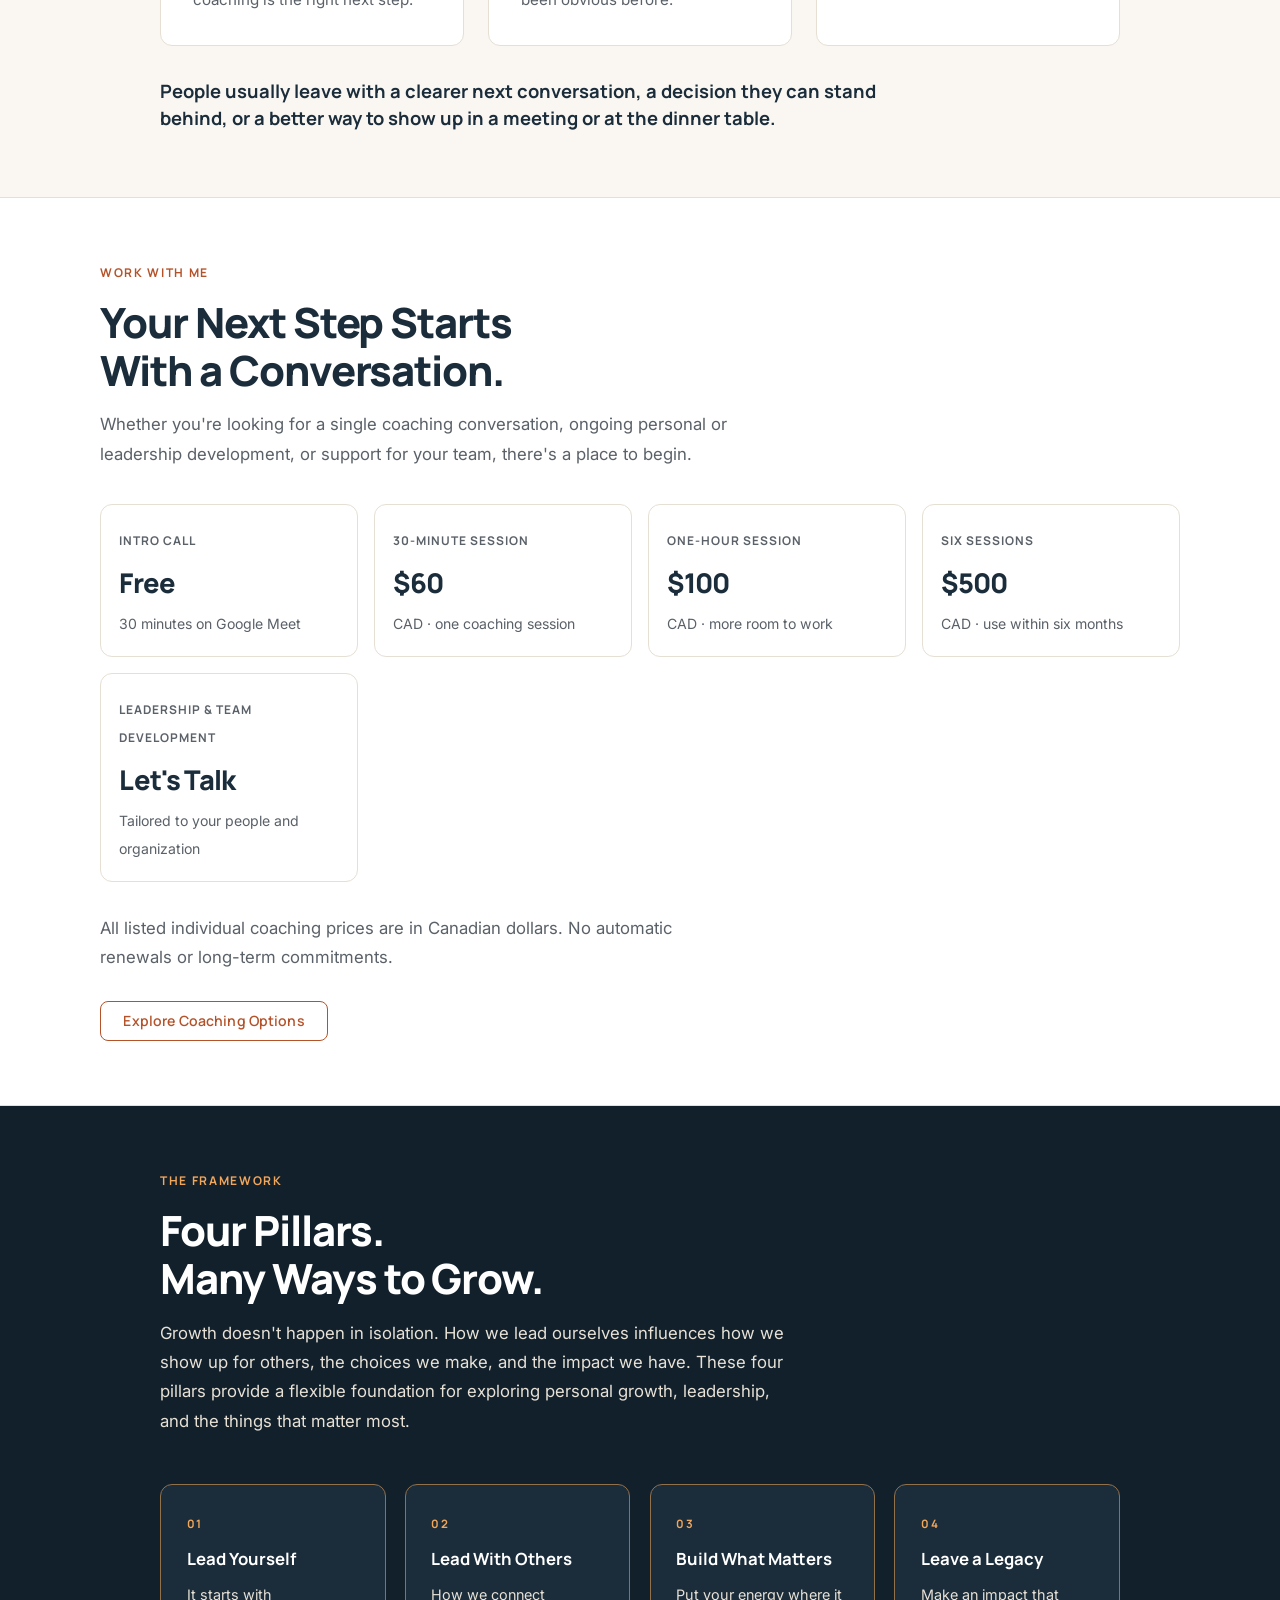
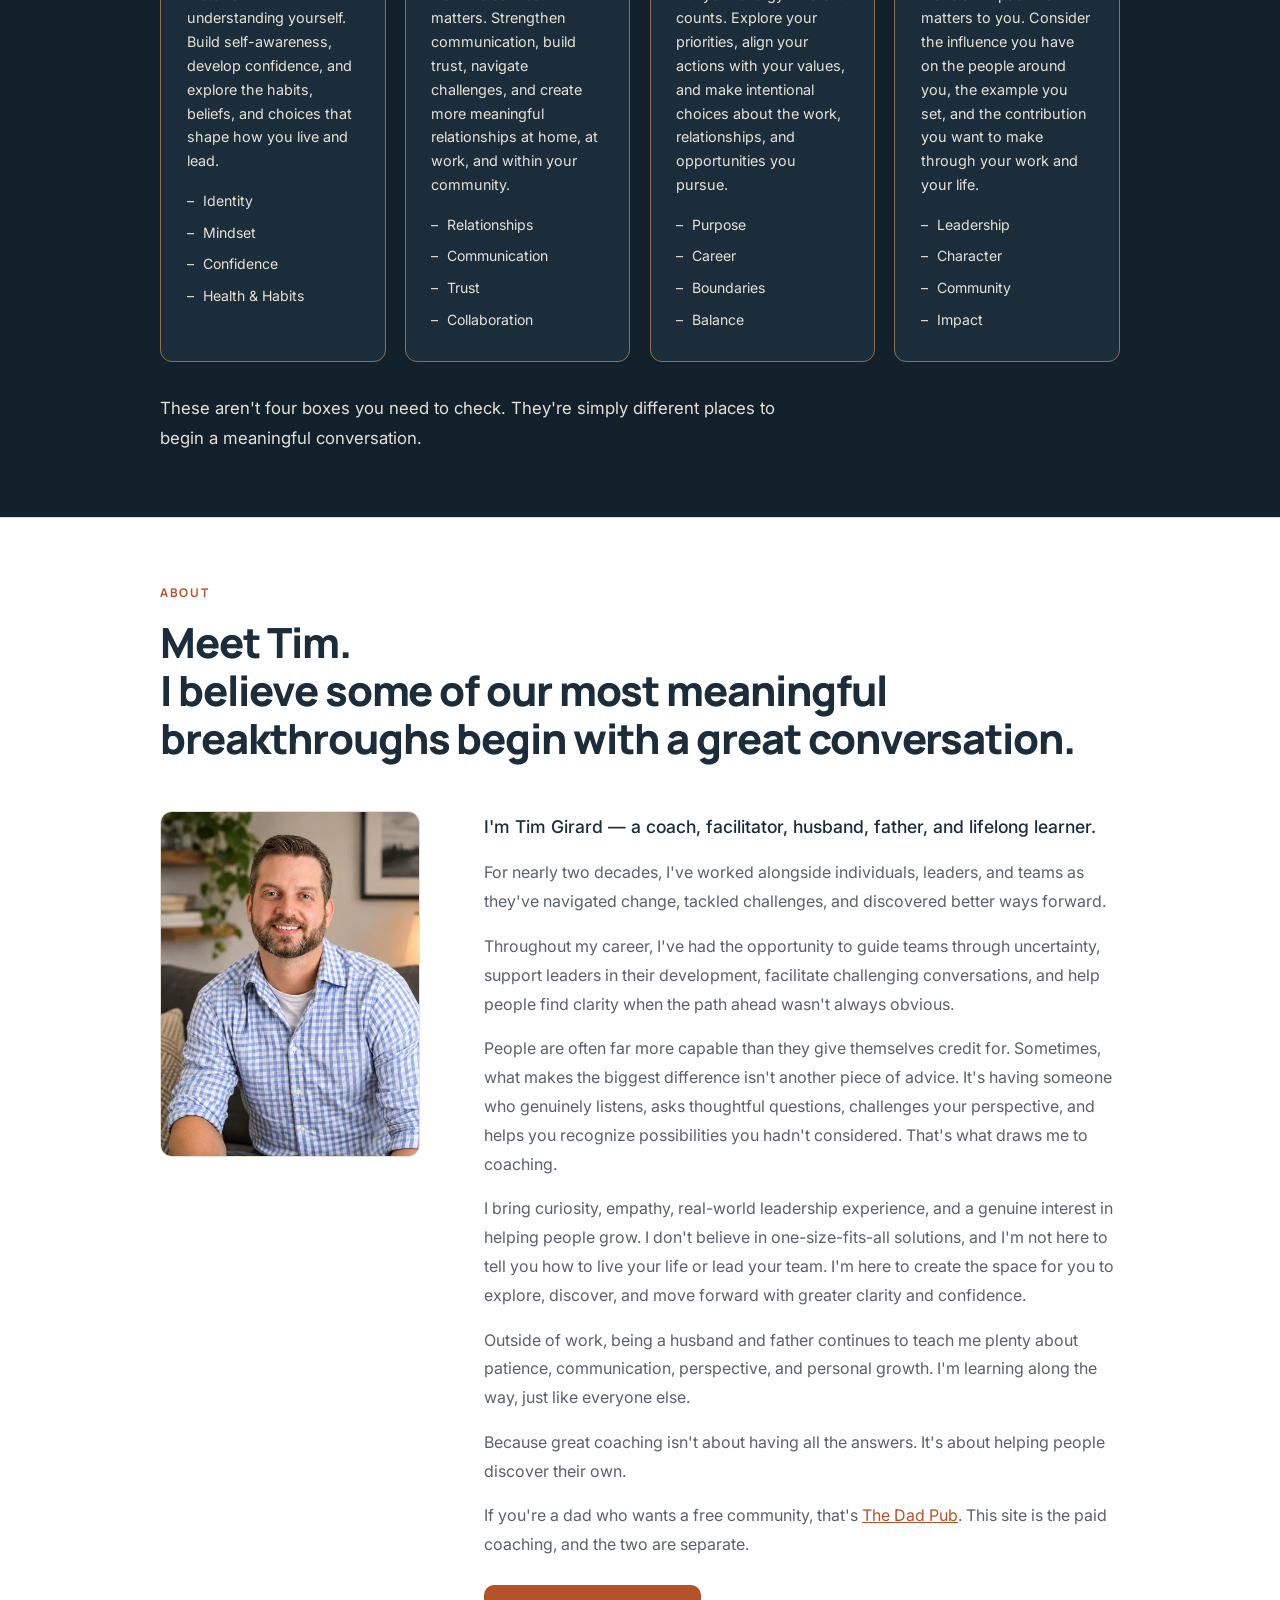
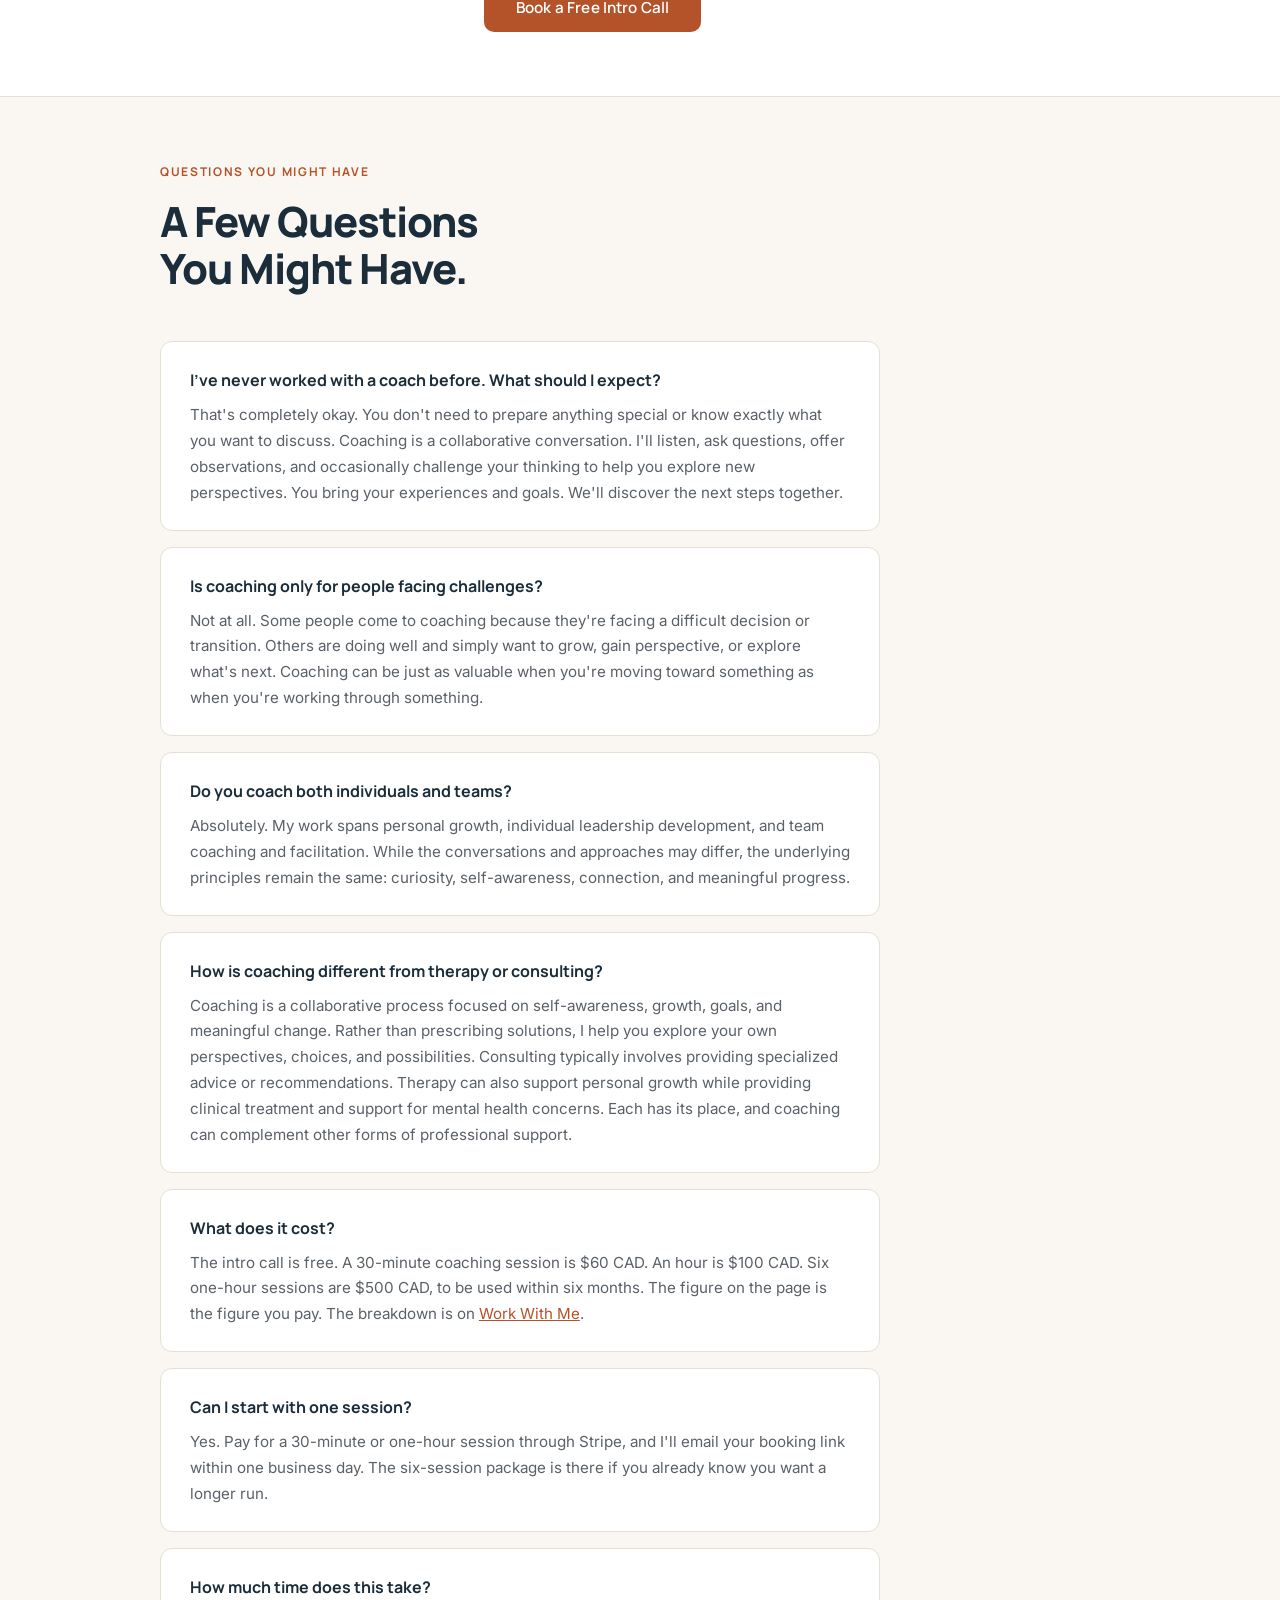
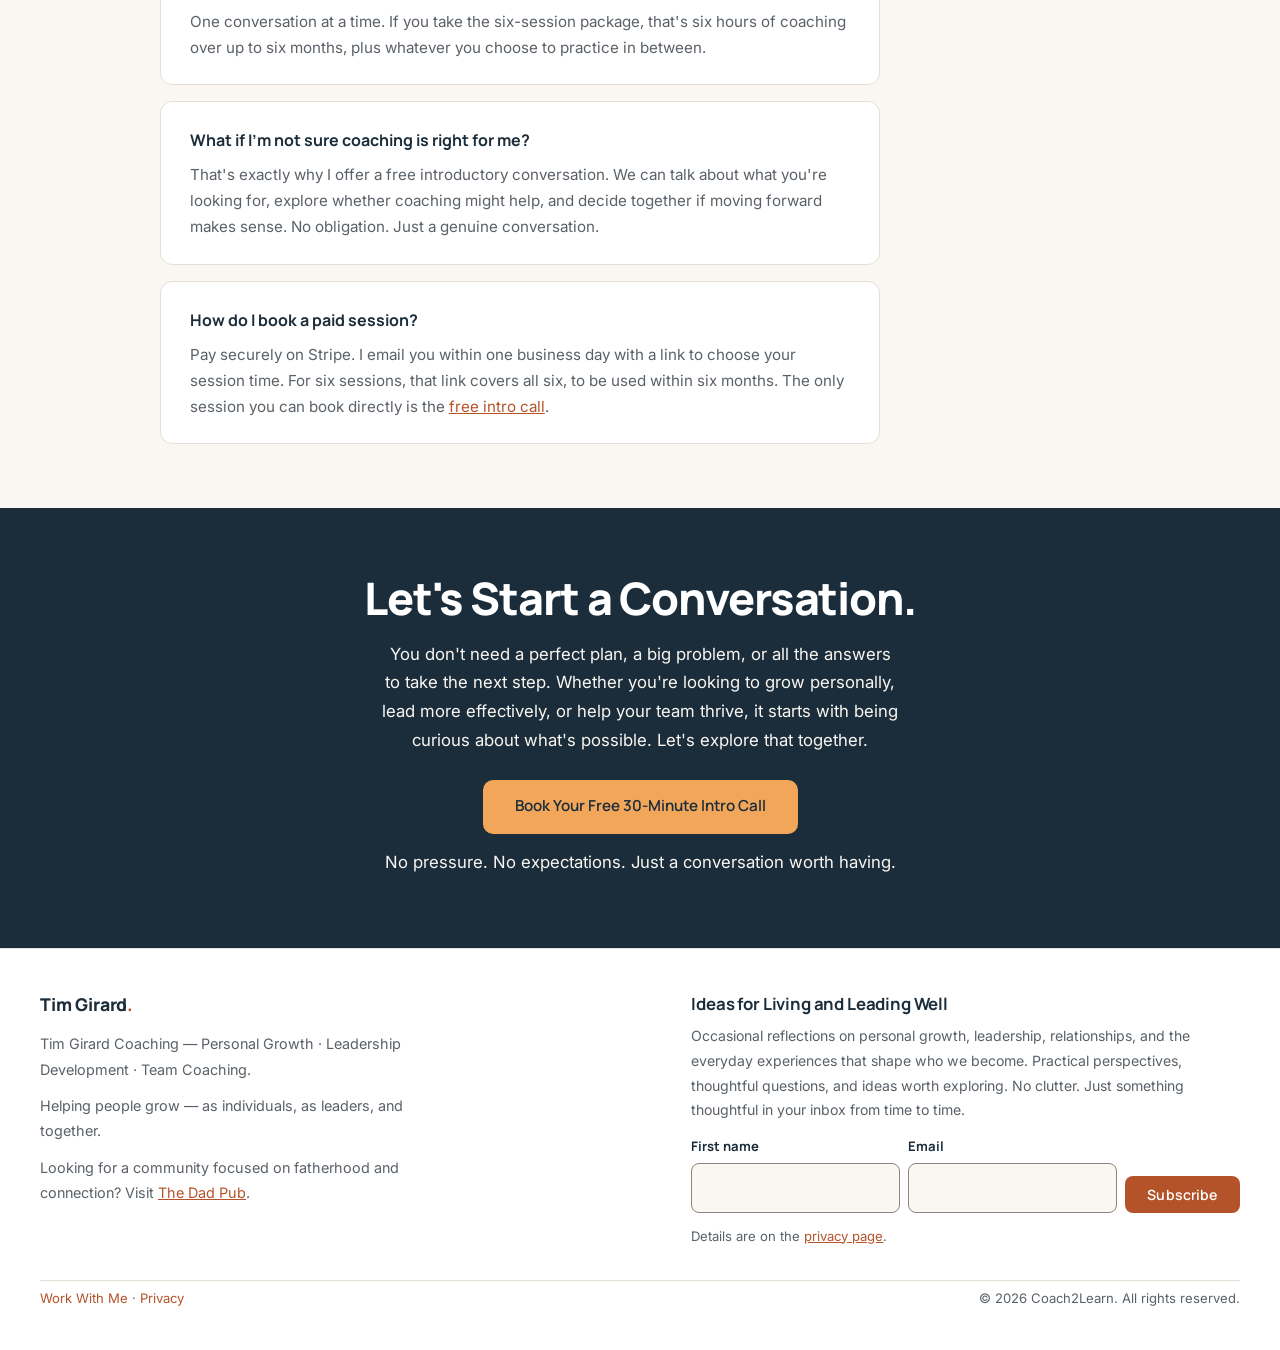
==== commit 2c20c85d: "Soften the intro call into a shared decision The promise now says we'll figure out together whether " ====
--- a/index.html
+++ b/index.html
@@ -38,7 +38,7 @@
         <a class="btn btn-outline btn-lg" href="#how">Explore Coaching</a>
       </div>
       <p class="btn-note">Real conversations. Fresh perspectives. Meaningful progress.</p>
-      <p class="intro-promise">The intro call is 30 minutes on Google Meet, free, and not a pitch. You'll leave knowing whether coaching fits, and if it does, exactly how booking and payment work. If it isn't a fit, I'll say so.</p>
+      <p class="intro-promise">The intro call is 30 minutes on Google Meet, free, and not a pitch. We'll talk about what you're working toward and figure out together whether coaching is the right next step, and what that could look like.</p>
     </section>
 
     <section class="section" style="background: var(--white); border-bottom: 1px solid var(--border);">
@@ -92,7 +92,7 @@
           <div class="step-card">
             <div class="step-num">1</div>
             <h3>Let's Connect</h3>
-            <p>It starts with a free 30-minute conversation. We'll get to know each other, talk about what brings you here, and explore what you're hoping to achieve. You'll have an opportunity to ask questions and get a feel for how I work. The goal is simple: to see whether we're a good fit.</p>
+            <p>It starts with a free 30-minute conversation. We'll get to know each other, talk about what brings you here, and explore what you're hoping to achieve. You'll have an opportunity to ask questions and get a feel for how I work. The goal is simple: to figure out together whether coaching is the right next step.</p>
           </div>
           <div class="step-card">
             <div class="step-num">2</div>
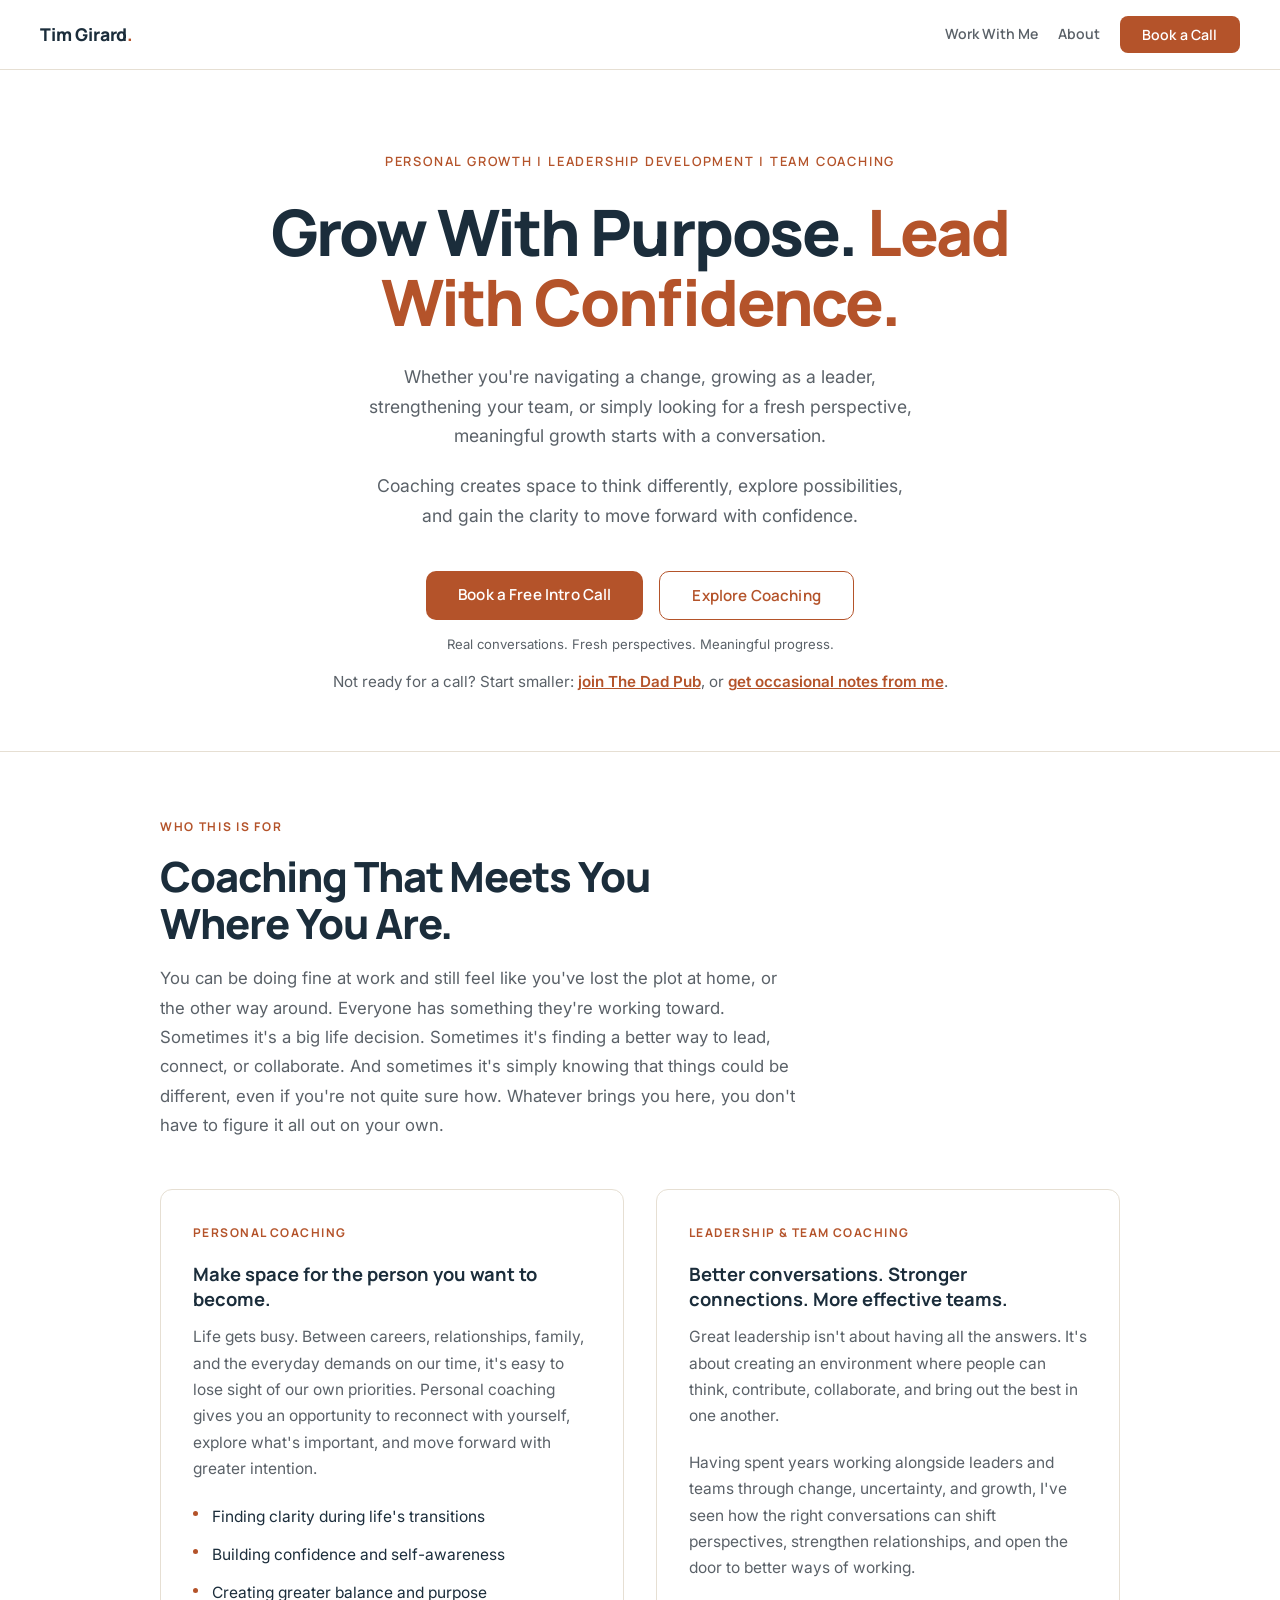
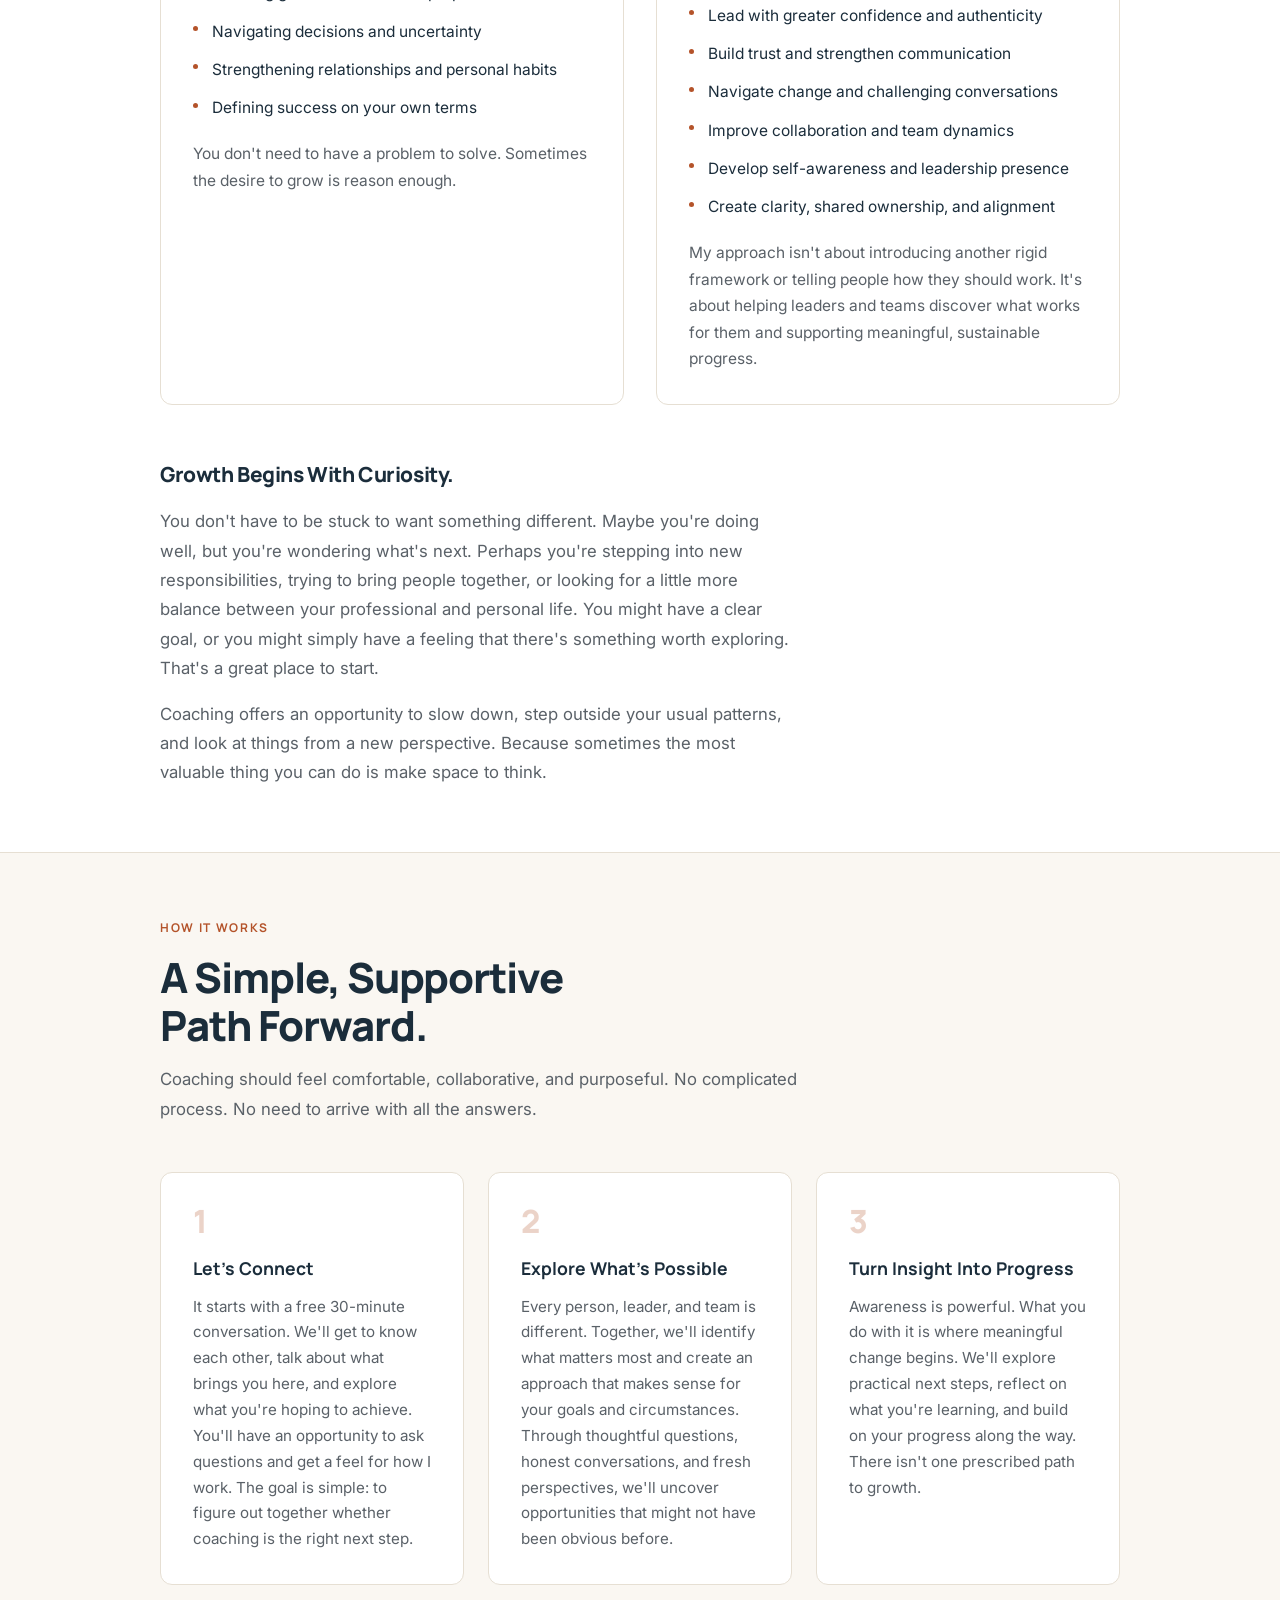
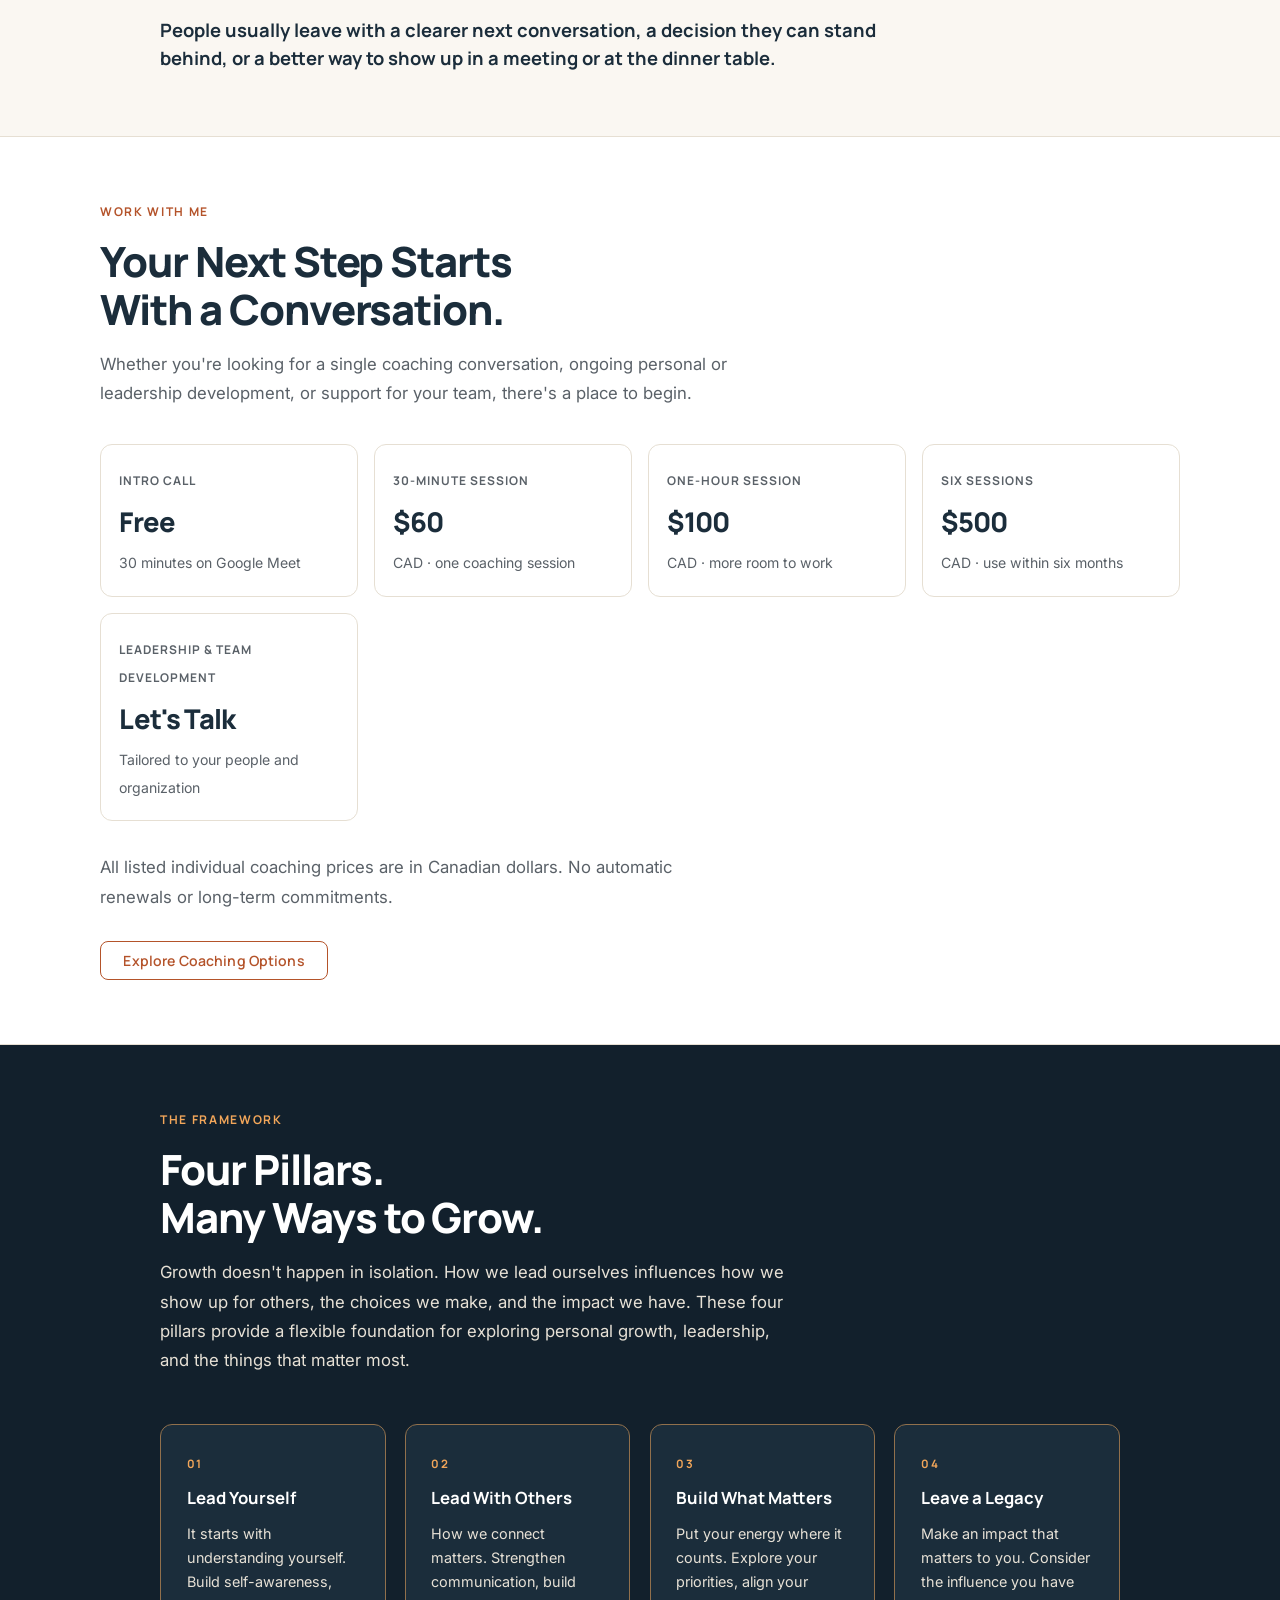
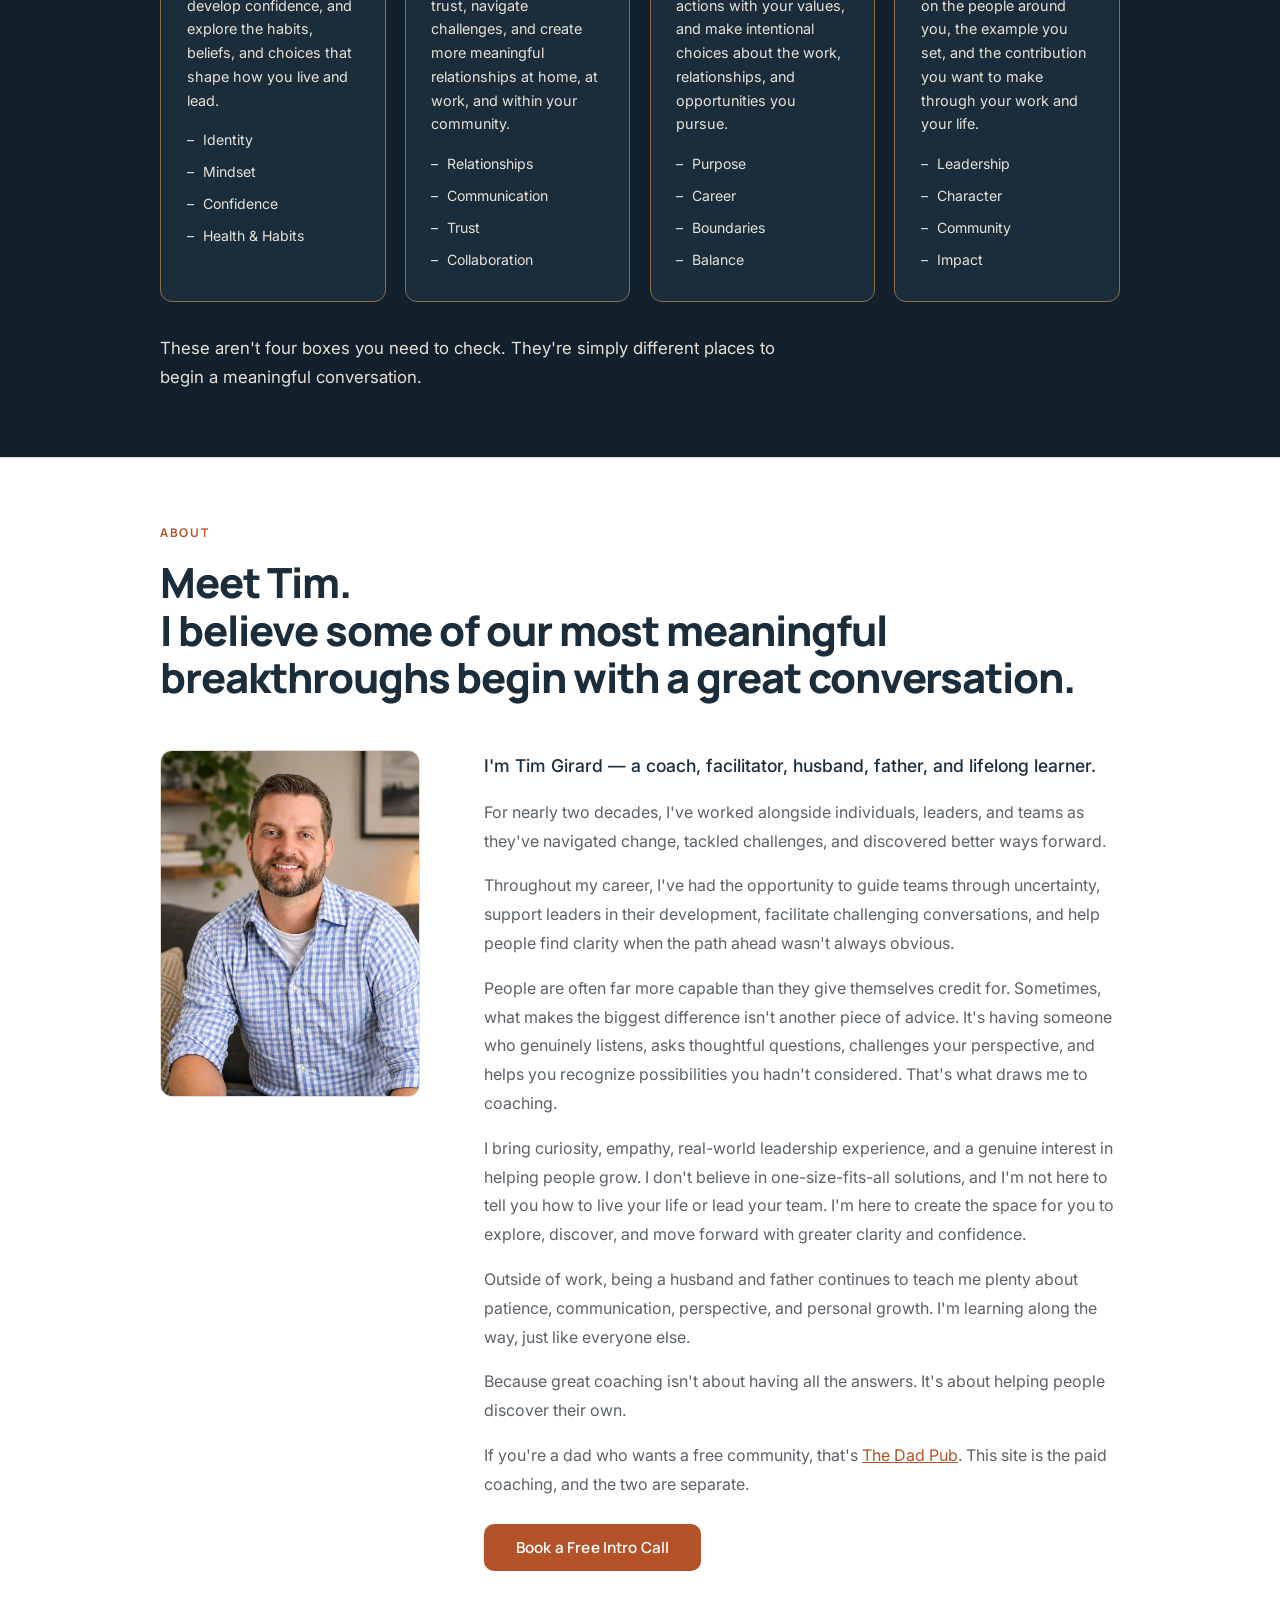
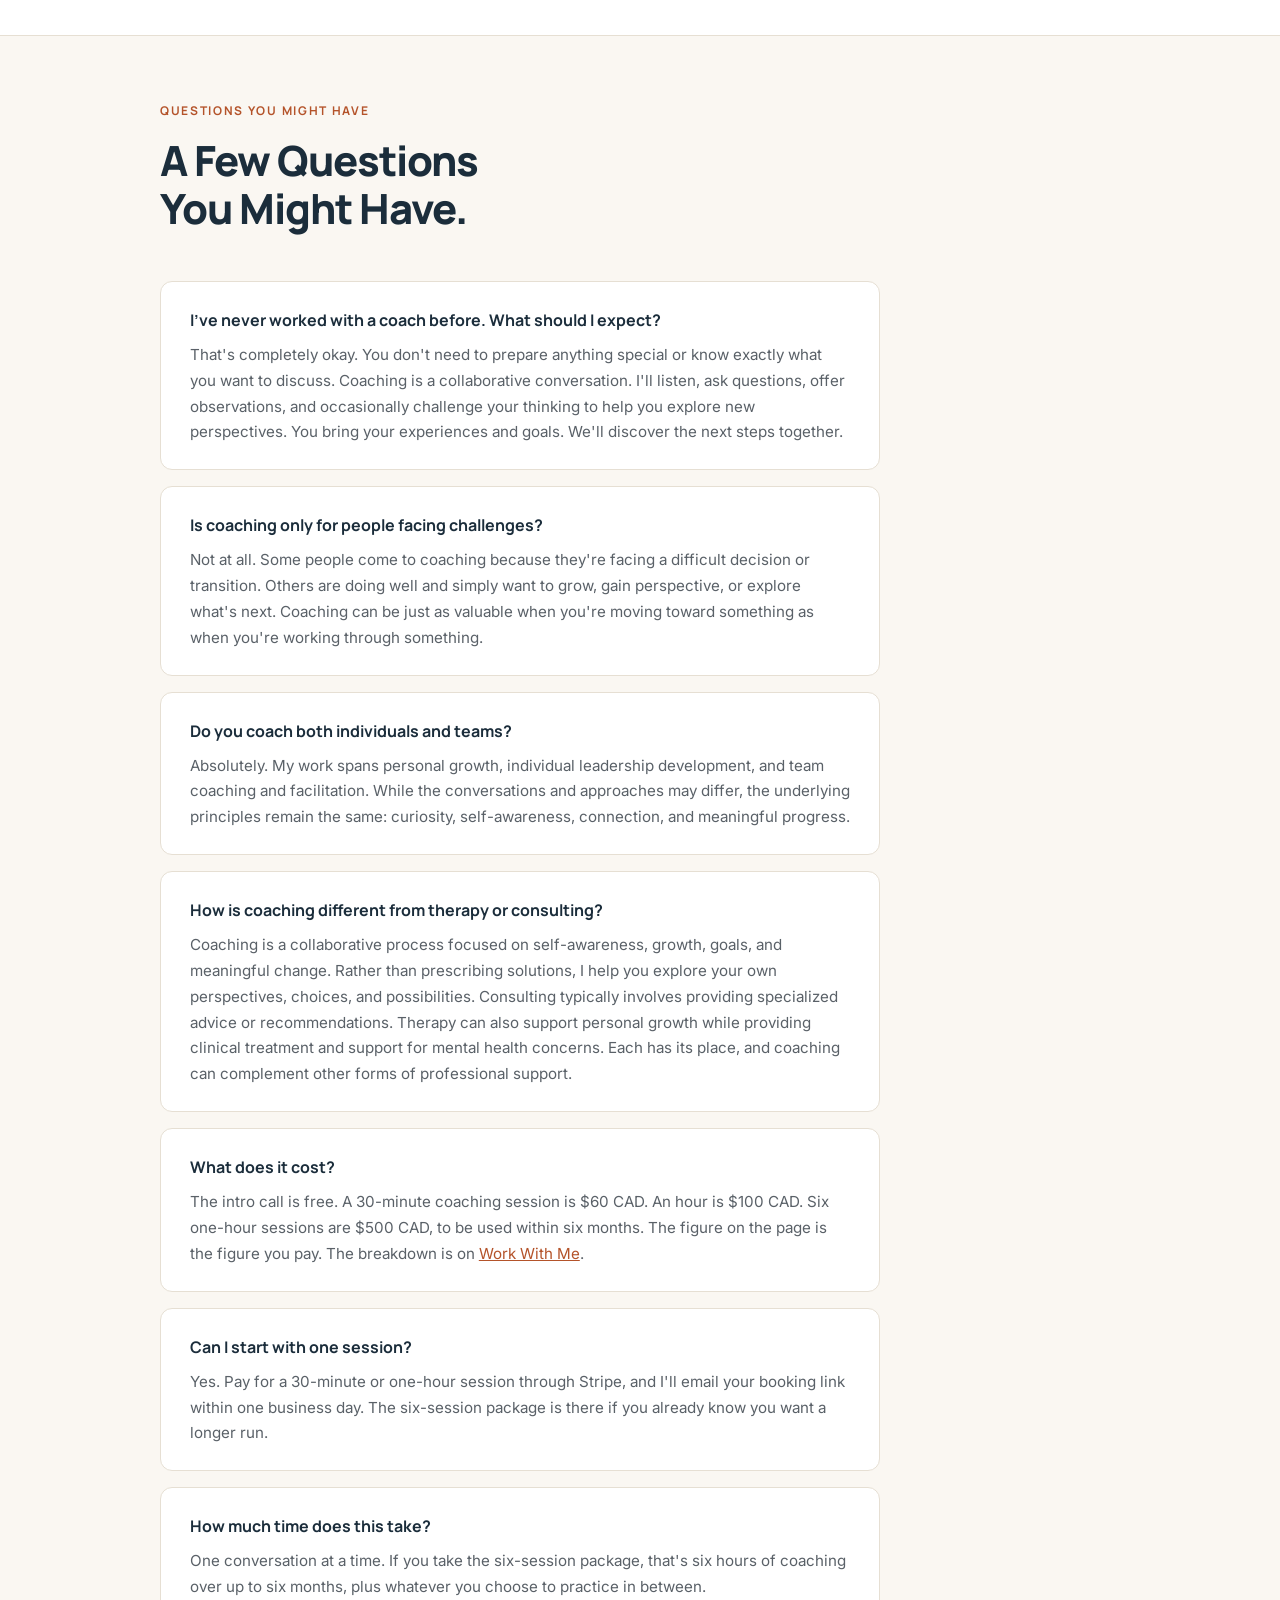
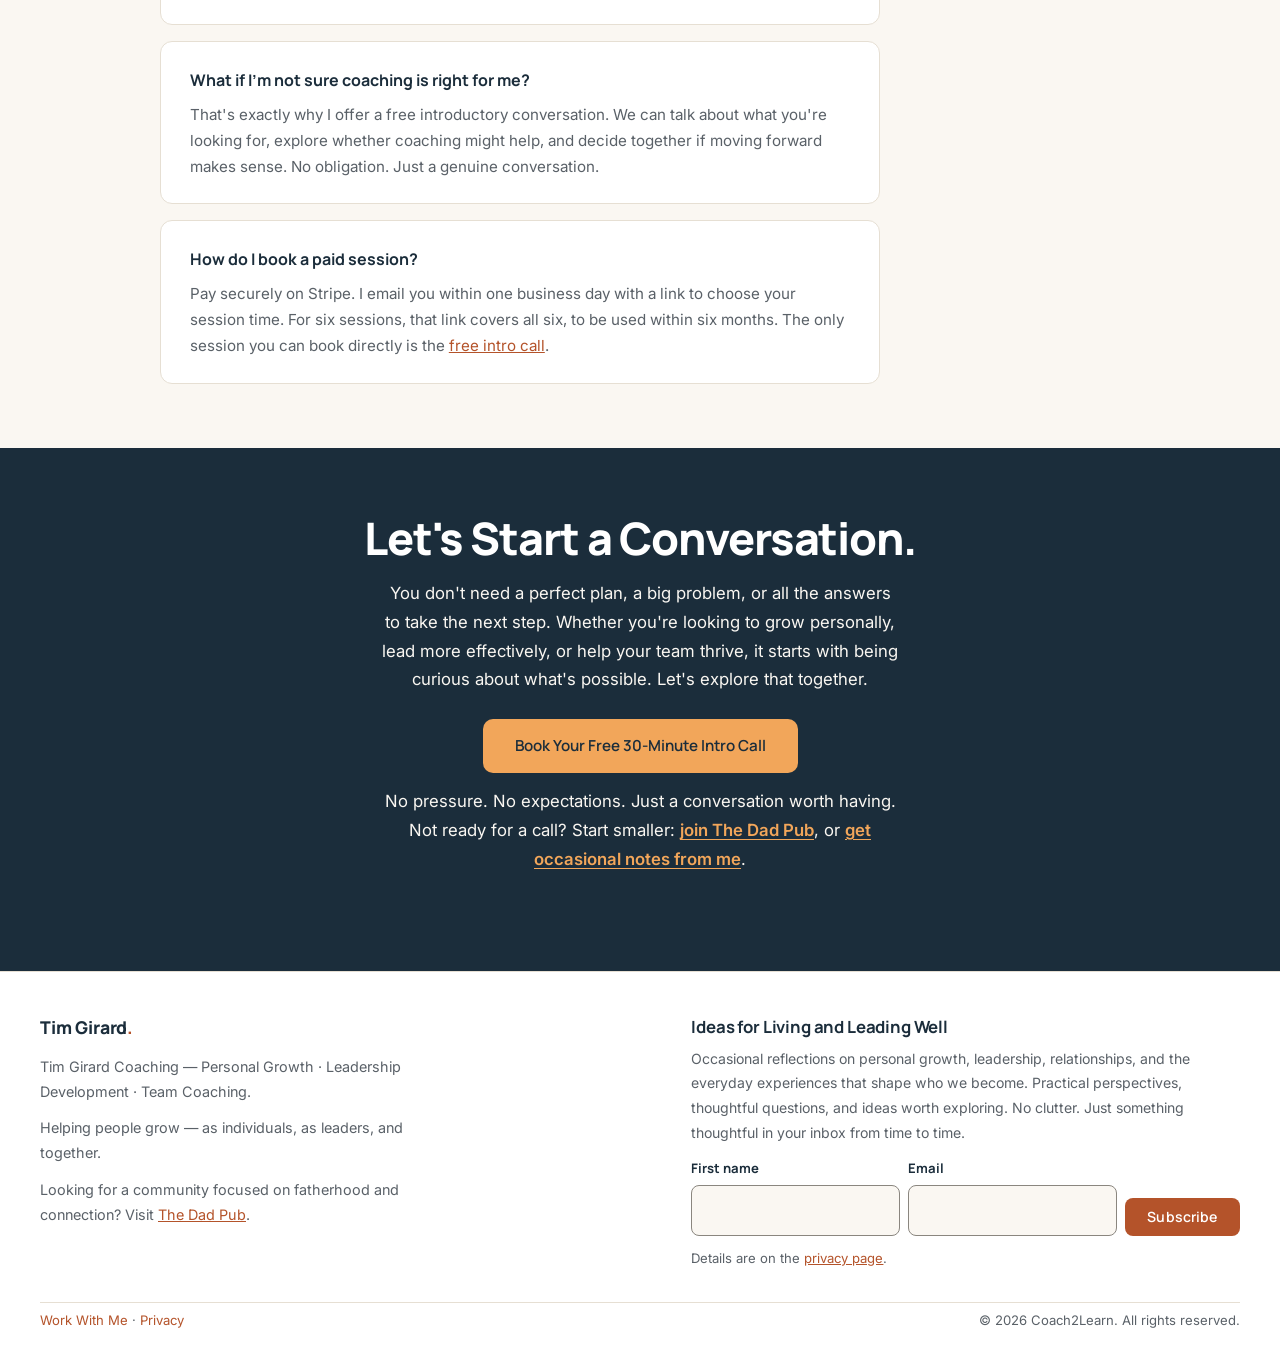
==== commit b8b261de: "Drop the intro-call promise and keep the quieter path The hero no longer carries the long promise. T" ====
--- a/index.html
+++ b/index.html
@@ -38,7 +38,7 @@
         <a class="btn btn-outline btn-lg" href="#how">Explore Coaching</a>
       </div>
       <p class="btn-note">Real conversations. Fresh perspectives. Meaningful progress.</p>
-      <p class="intro-promise">The intro call is 30 minutes on Google Meet, free, and not a pitch. We'll talk about what you're working toward and figure out together whether coaching is the right next step, and what that could look like.</p>
+      <p class="softer-start">Not ready for a call? Start smaller: <a href="https://thedadpub.com" target="_blank" rel="noopener noreferrer">join The Dad Pub</a>, or <a href="#signup">get occasional notes from me</a>.</p>
     </section>
 
     <section class="section" style="background: var(--white); border-bottom: 1px solid var(--border);">
@@ -255,6 +255,7 @@
       <p>You don't need a perfect plan, a big problem, or all the answers to take the next step. Whether you're looking to grow personally, lead more effectively, or help your team thrive, it starts with being curious about what's possible. Let's explore that together.</p>
       <a class="btn-white" href="https://calendly.com/coach2learn/30min" target="_blank" rel="noopener noreferrer">Book Your Free 30-Minute Intro Call</a>
       <p class="btn-note">No pressure. No expectations. Just a conversation worth having.</p>
+      <p class="cta-softer">Not ready for a call? Start smaller: <a href="https://thedadpub.com" target="_blank" rel="noopener noreferrer">join The Dad Pub</a>, or <a href="#signup">get occasional notes from me</a>.</p>
     </section>
   </main>
 
@@ -265,7 +266,7 @@
       <p>Helping people grow — as individuals, as leaders, and together.</p>
       <p>Looking for a community focused on fatherhood and connection? Visit <a href="https://thedadpub.com" target="_blank" rel="noopener noreferrer">The Dad Pub</a>.</p>
     </div>
-    <form class="newsletter" method="post" action="https://assets.mailerlite.com/jsonp/2775209/forms/203960973231392575/subscribe">
+    <form class="newsletter" id="signup" method="post" action="https://assets.mailerlite.com/jsonp/2775209/forms/203960973231392575/subscribe">
       <h2>Ideas for Living and Leading Well</h2>
       <p class="hint">Occasional reflections on personal growth, leadership, relationships, and the everyday experiences that shape who we become. Practical perspectives, thoughtful questions, and ideas worth exploring. No clutter. Just something thoughtful in your inbox from time to time.</p>
       <div class="newsletter-row">
--- a/styles.css
+++ b/styles.css
@@ -148,13 +148,14 @@
 }
 .btn-white:hover { background: var(--apricot-hover); color: var(--on-apricot); transform: translateY(-1px); }
 .btn-note { font-size: 0.82rem; color: var(--muted); margin-top: 0.8rem; }
-.intro-promise {
+.softer-start {
   max-width: 640px;
-  margin: 1.1rem auto 0;
-  font-size: 1rem;
-  line-height: 1.7;
-  color: var(--text);
-}
+  margin: 0.9rem auto 0;
+  font-size: 0.95rem;
+  line-height: 1.6;
+  color: var(--muted);
+}
+.softer-start a:not(.btn) { color: var(--accent); font-weight: 600; }
 .outcomes {
   margin-top: 2rem;
   max-width: 720px;
@@ -468,6 +469,17 @@
   line-height: 1.7;
 }
 .cta-banner .btn-note { color: var(--cta-text); margin-top: 0.9rem; margin-bottom: 0; }
+.cta-softer {
+  color: var(--cta-text);
+  font-size: 0.95rem;
+  max-width: 560px;
+  margin: 1rem auto 0;
+}
+.cta-banner .cta-softer a:not(.btn) {
+  color: var(--apricot);
+  font-weight: 600;
+  text-underline-offset: 0.15em;
+}
 
 footer {
   background: var(--white);
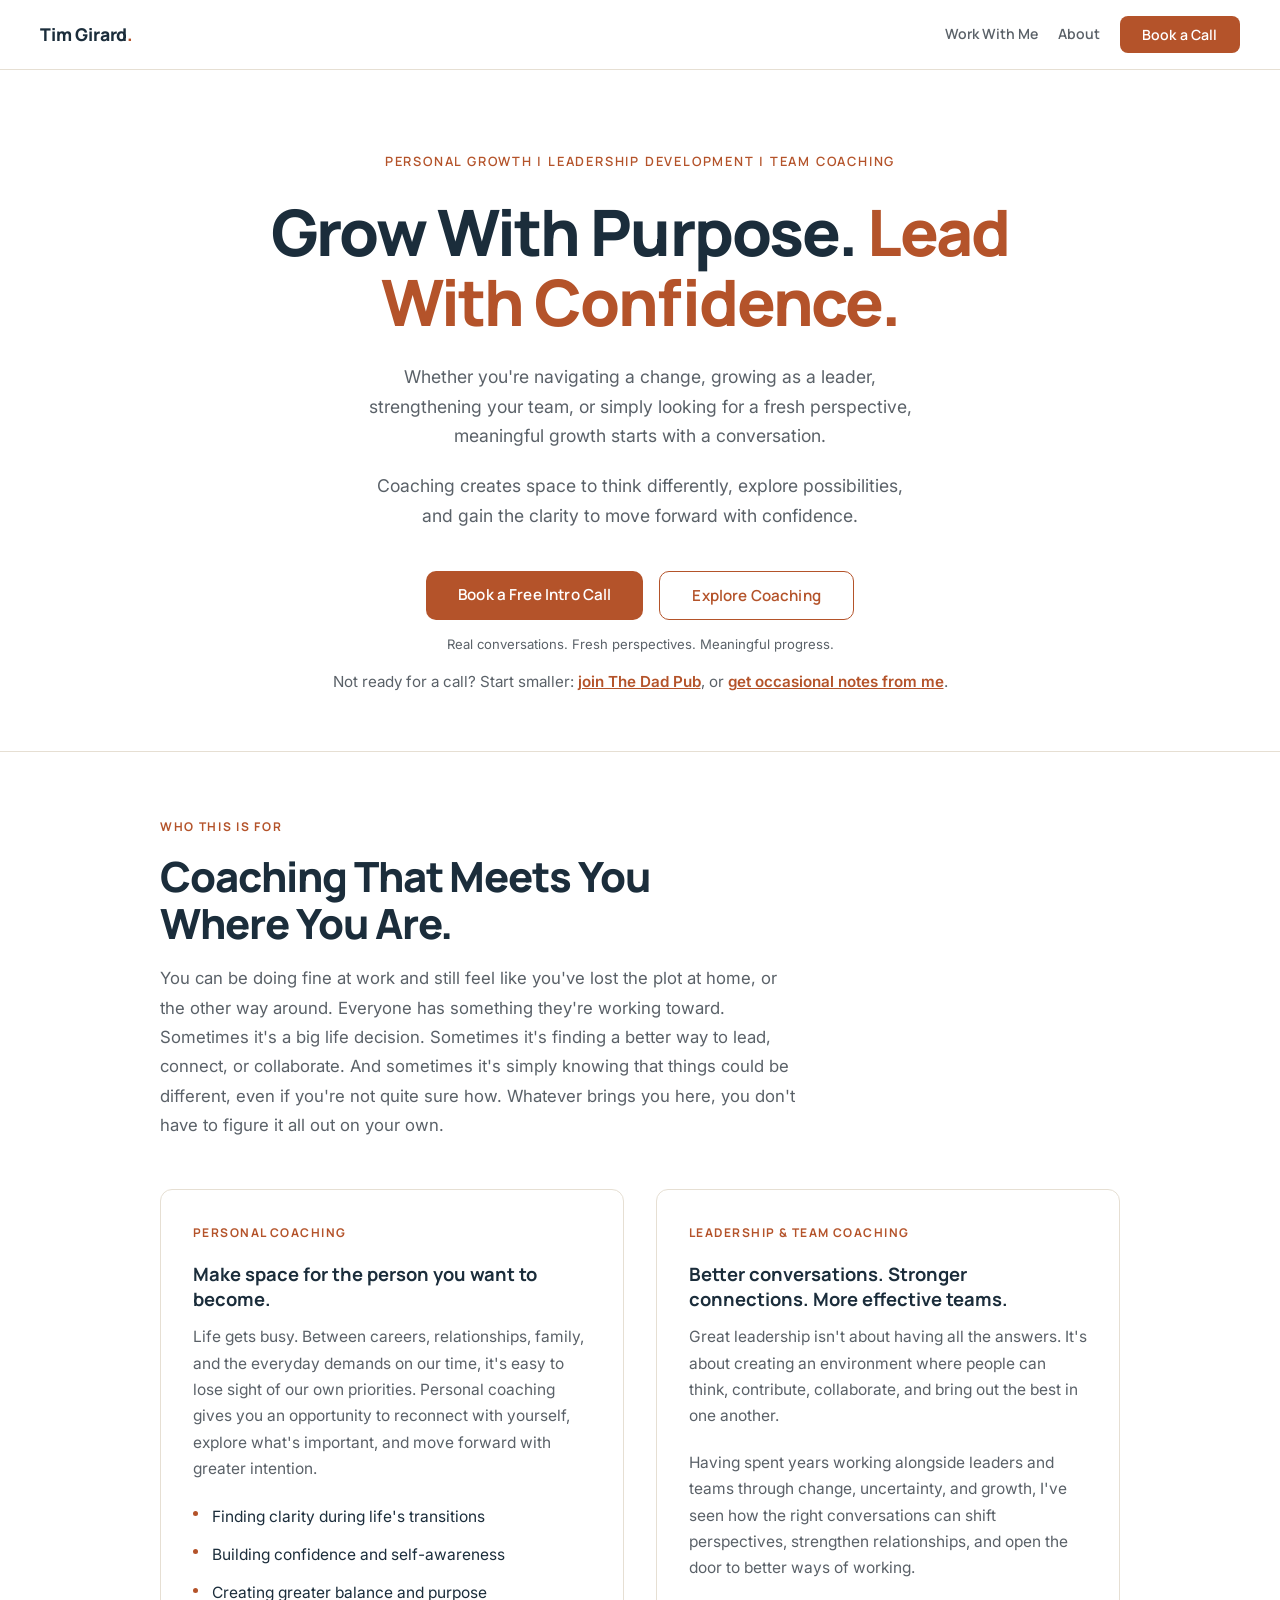
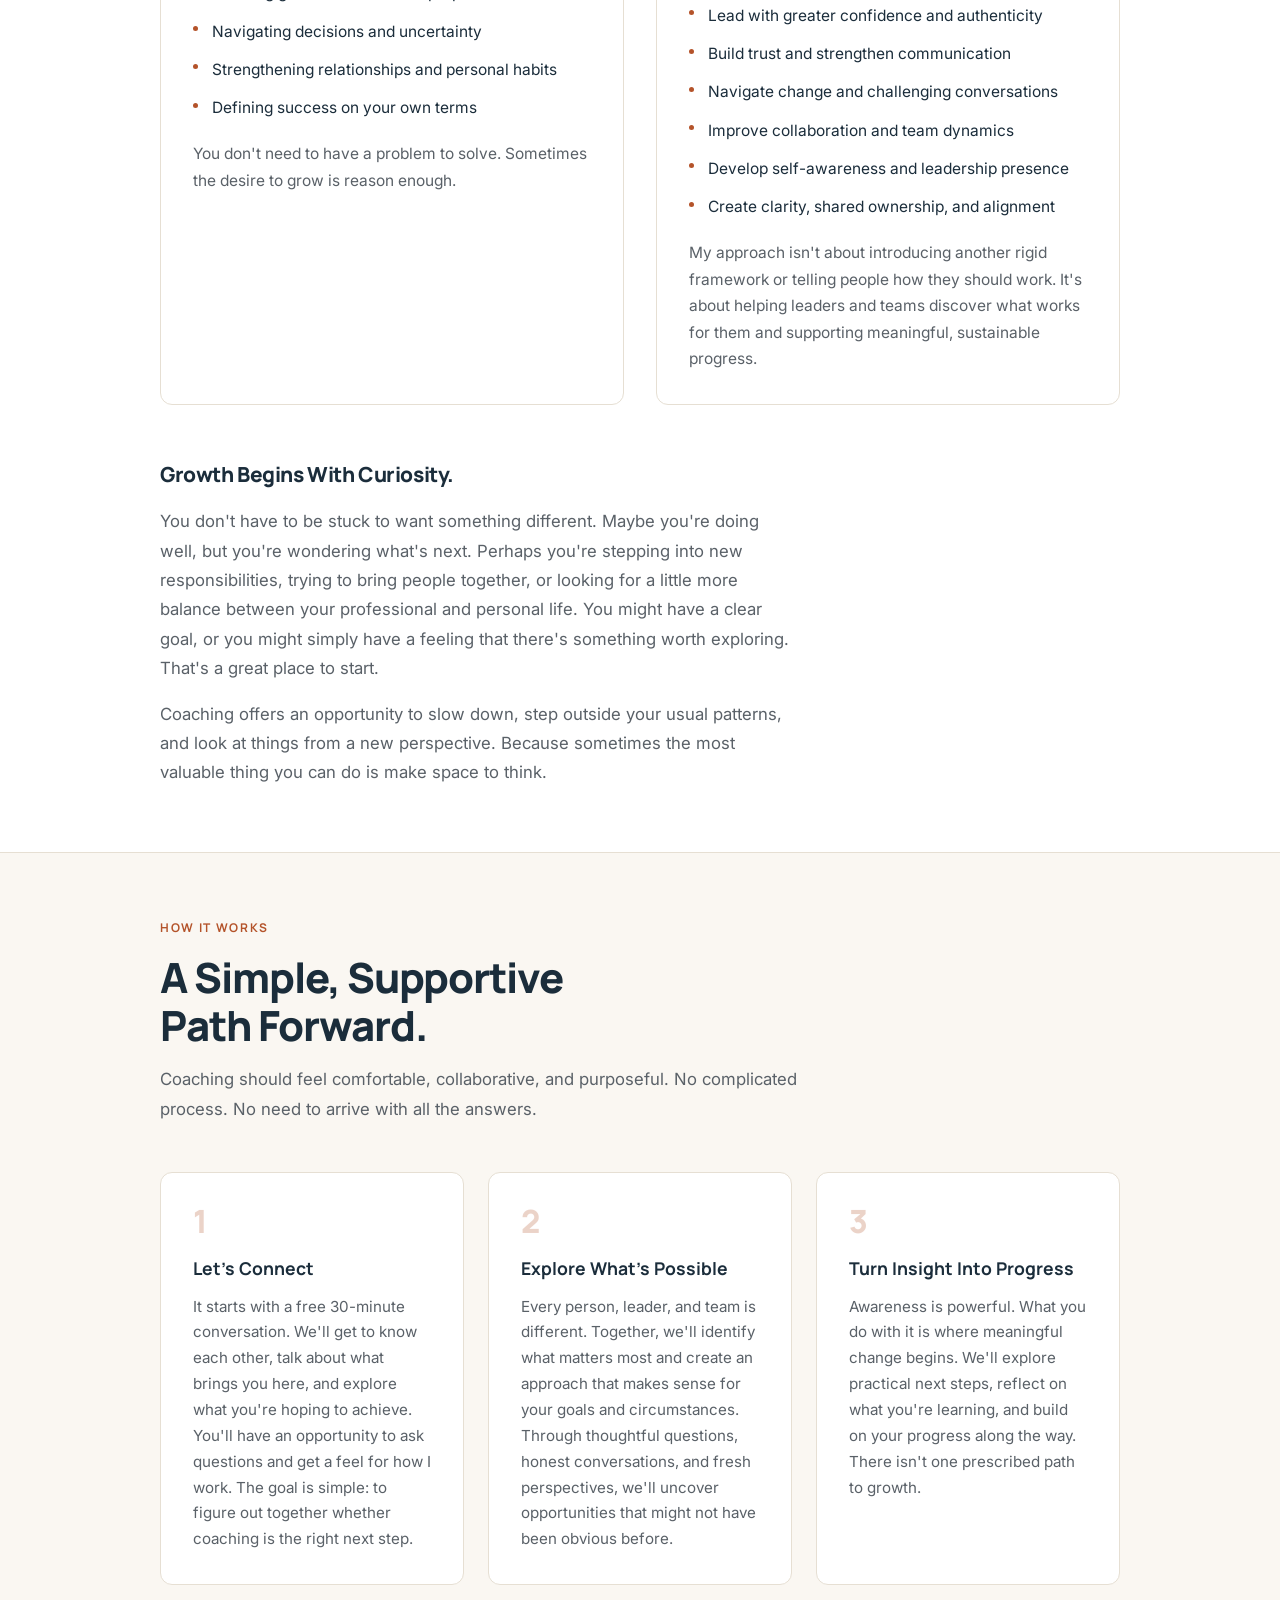
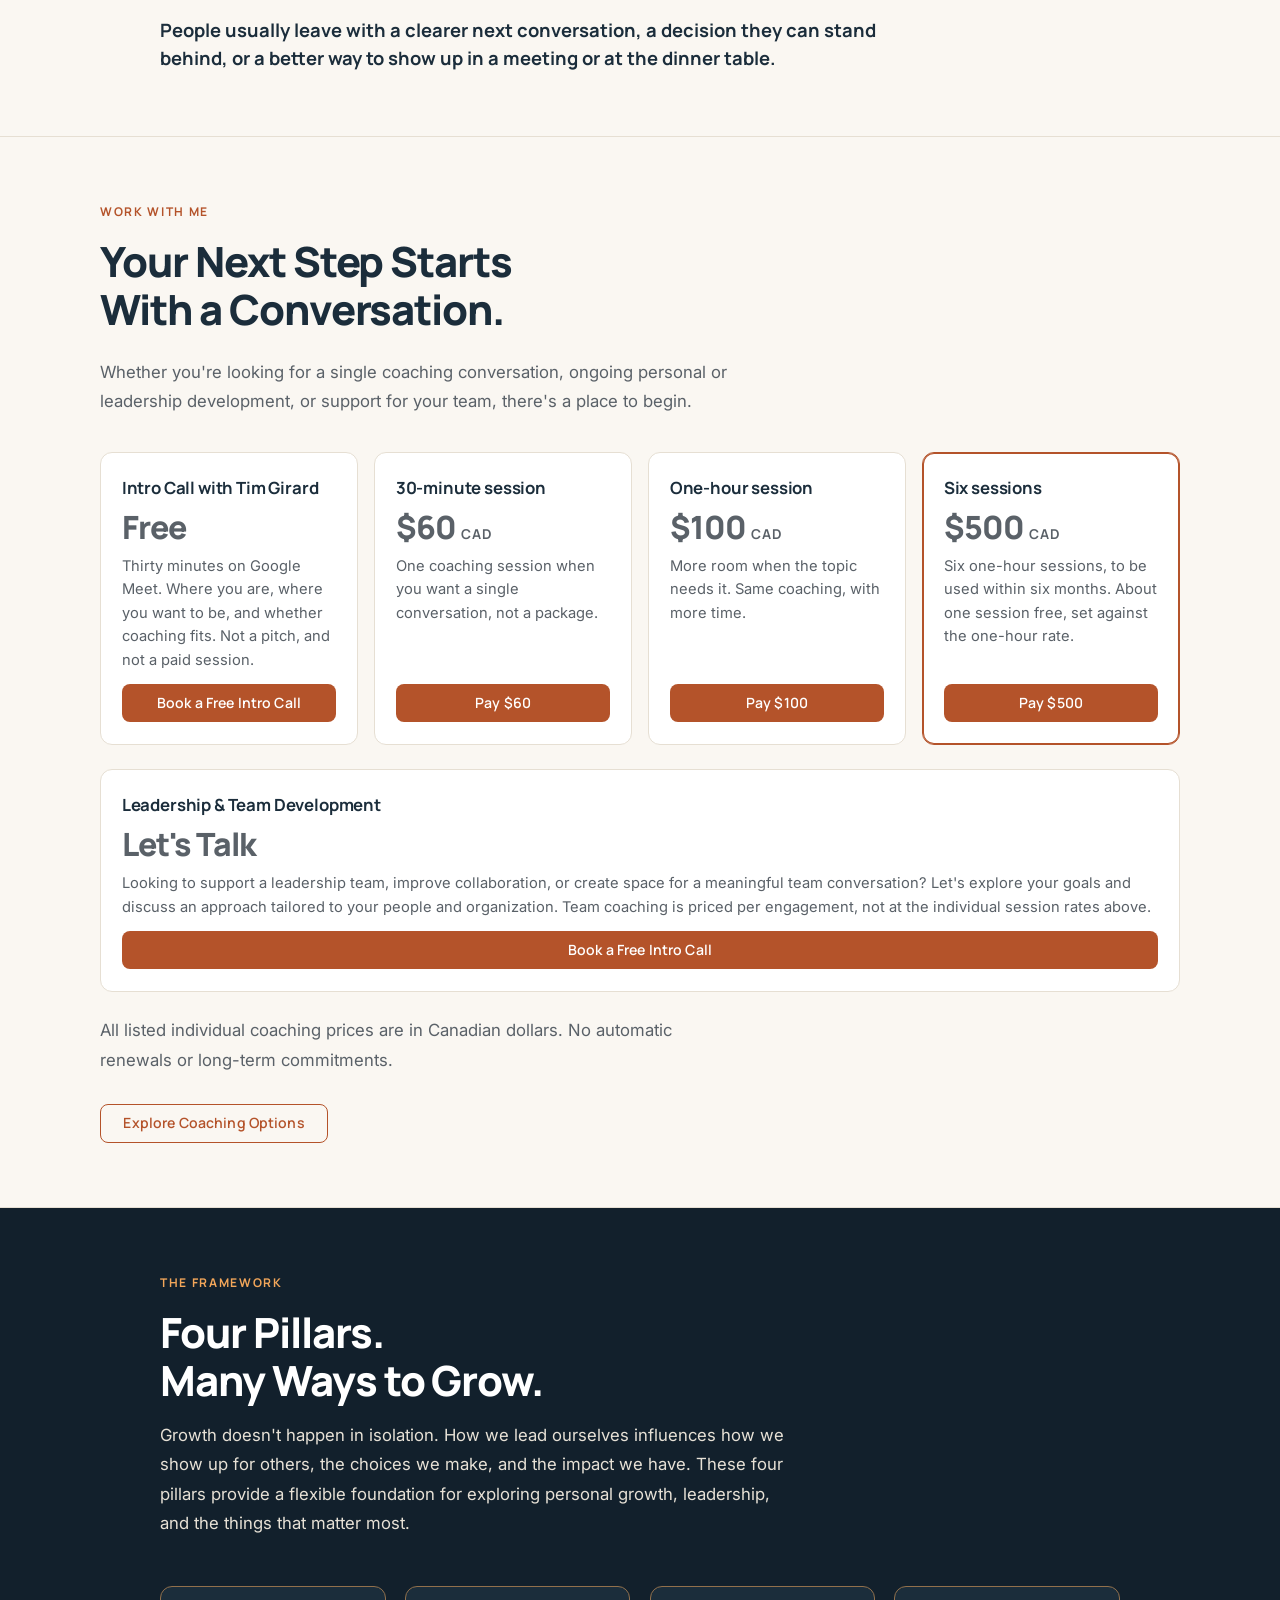
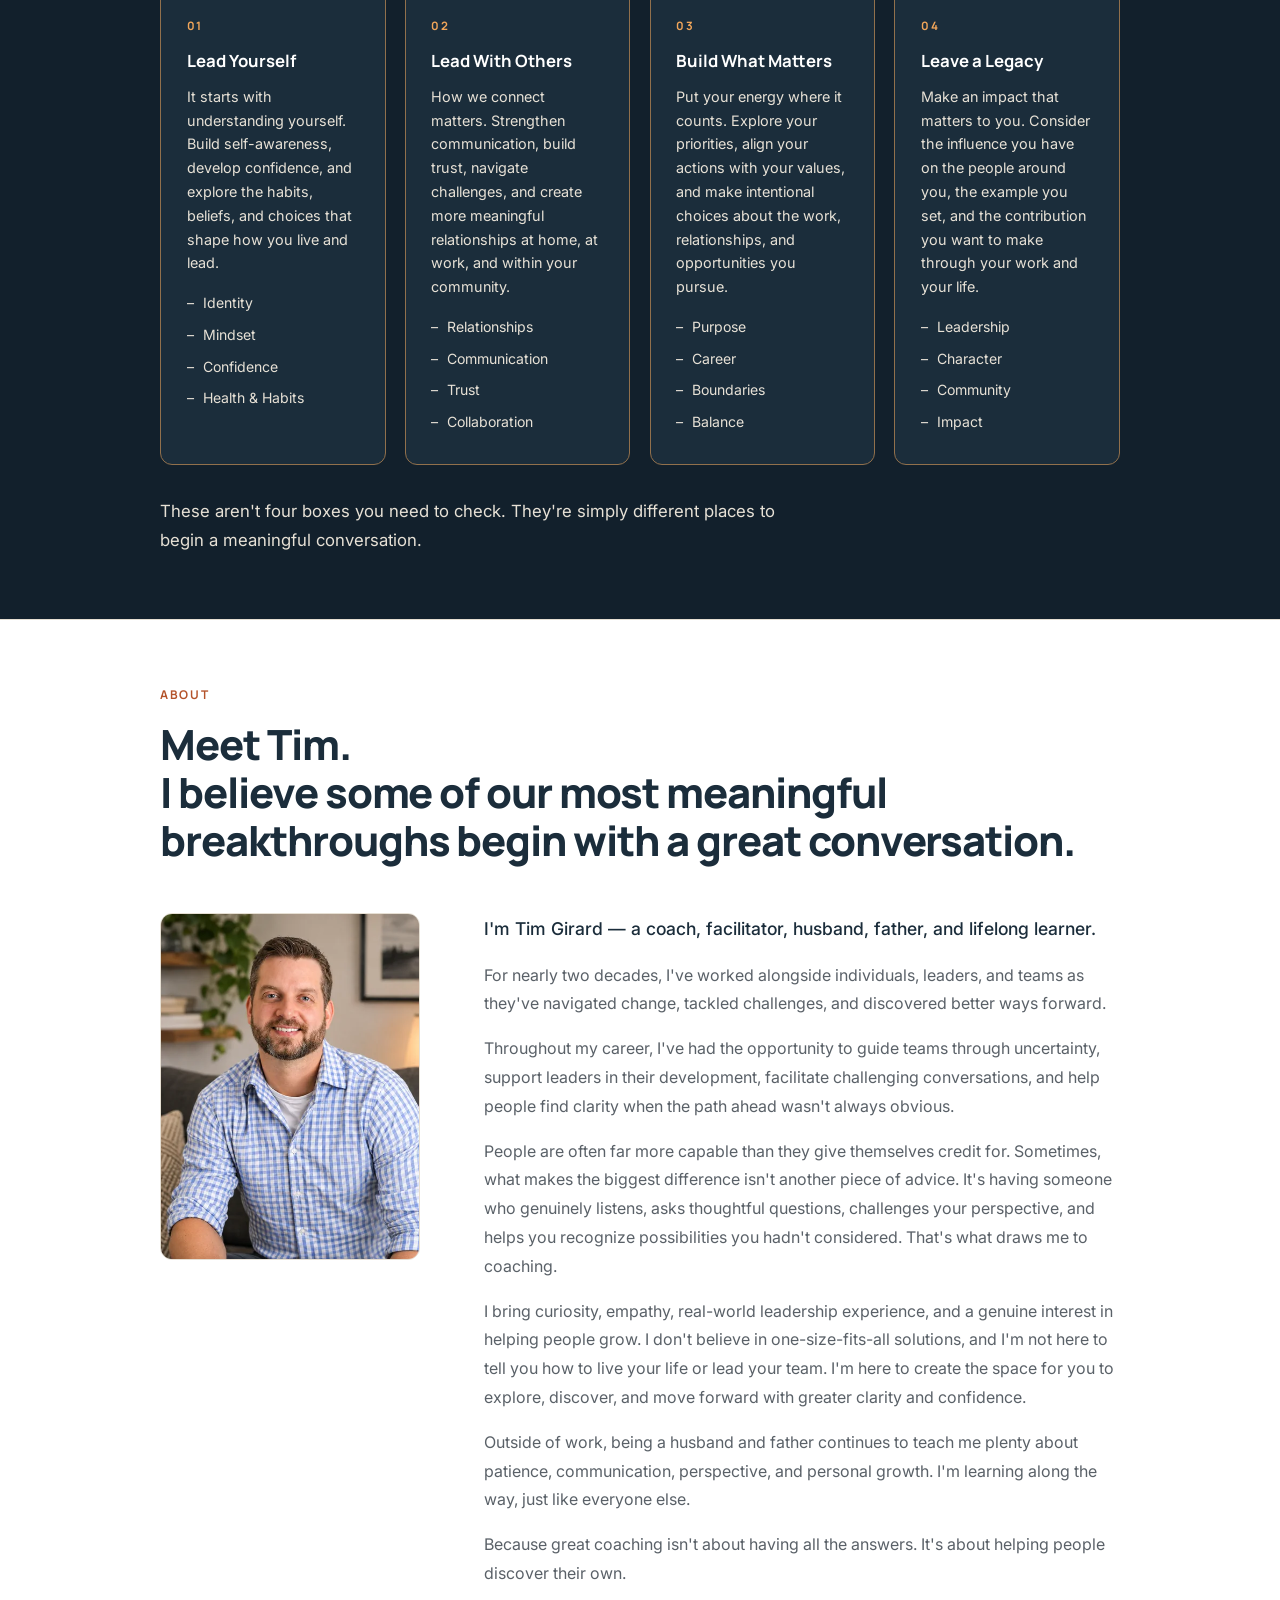
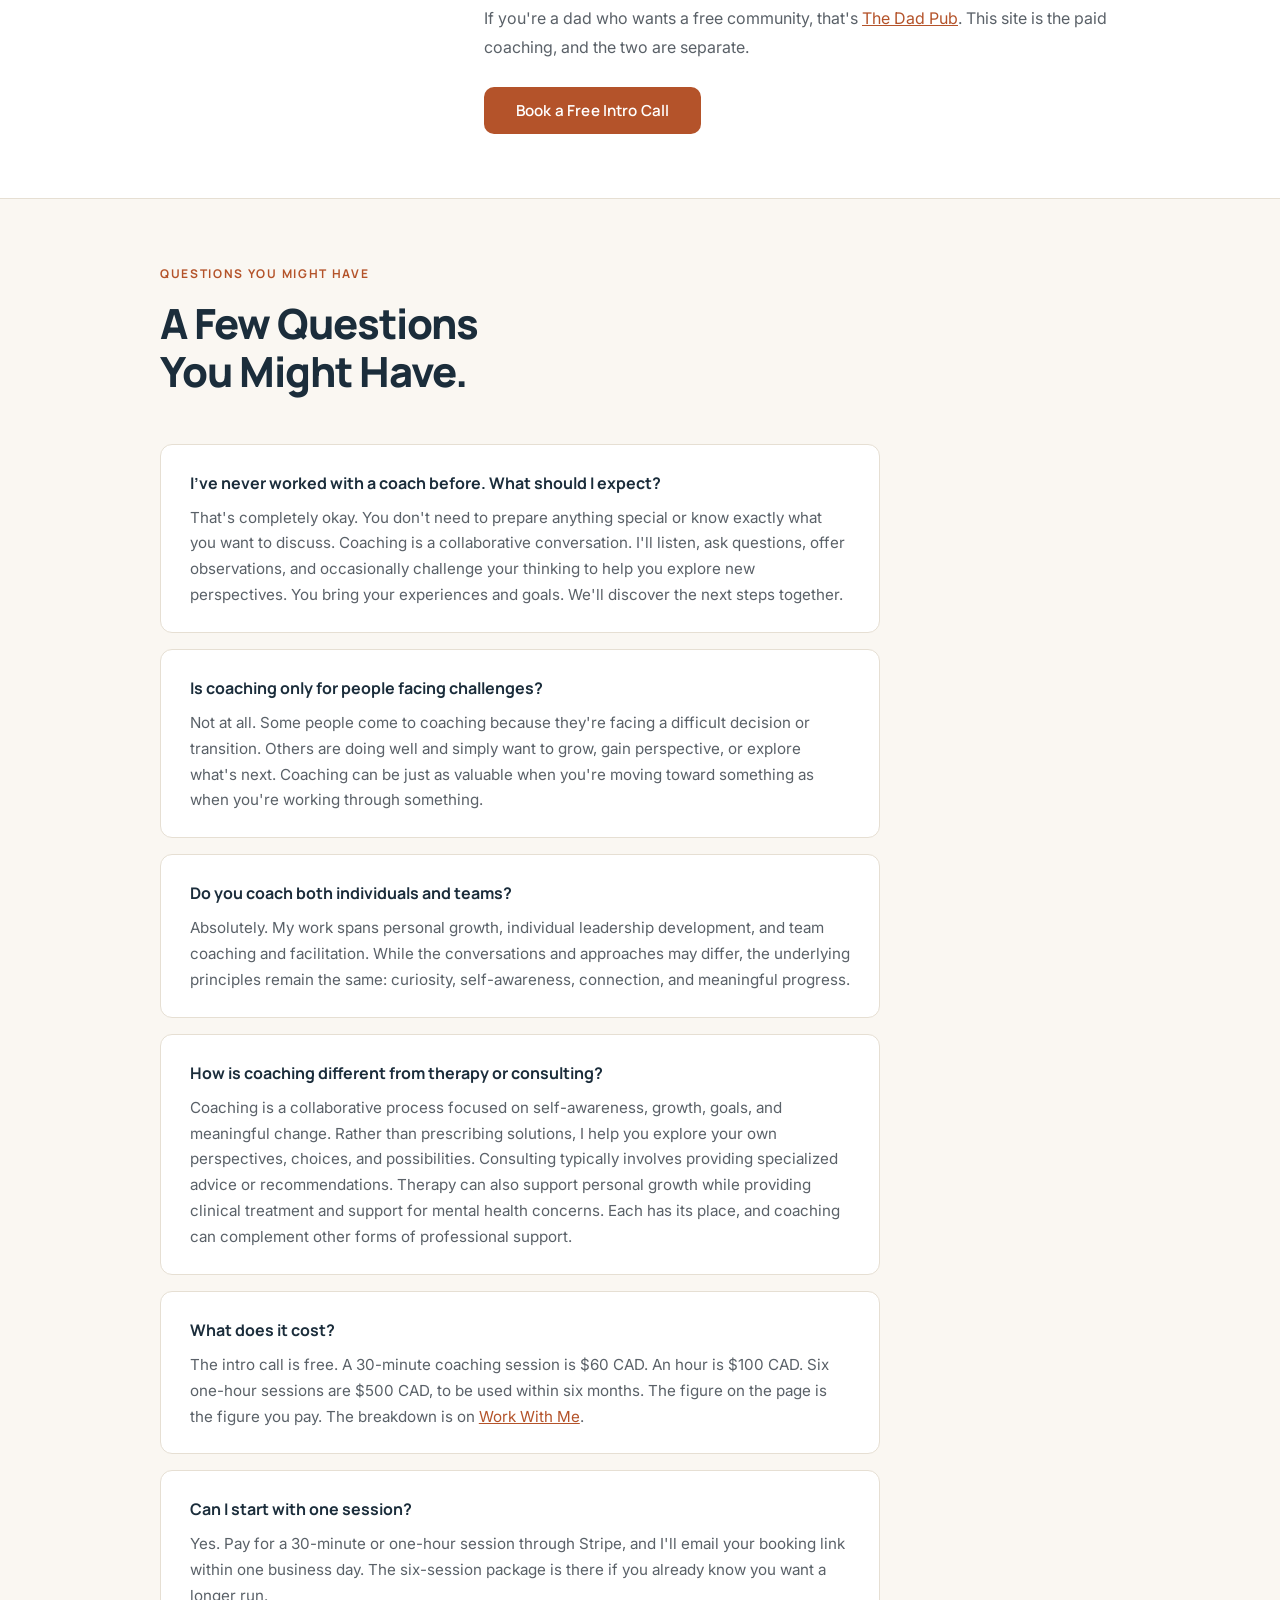
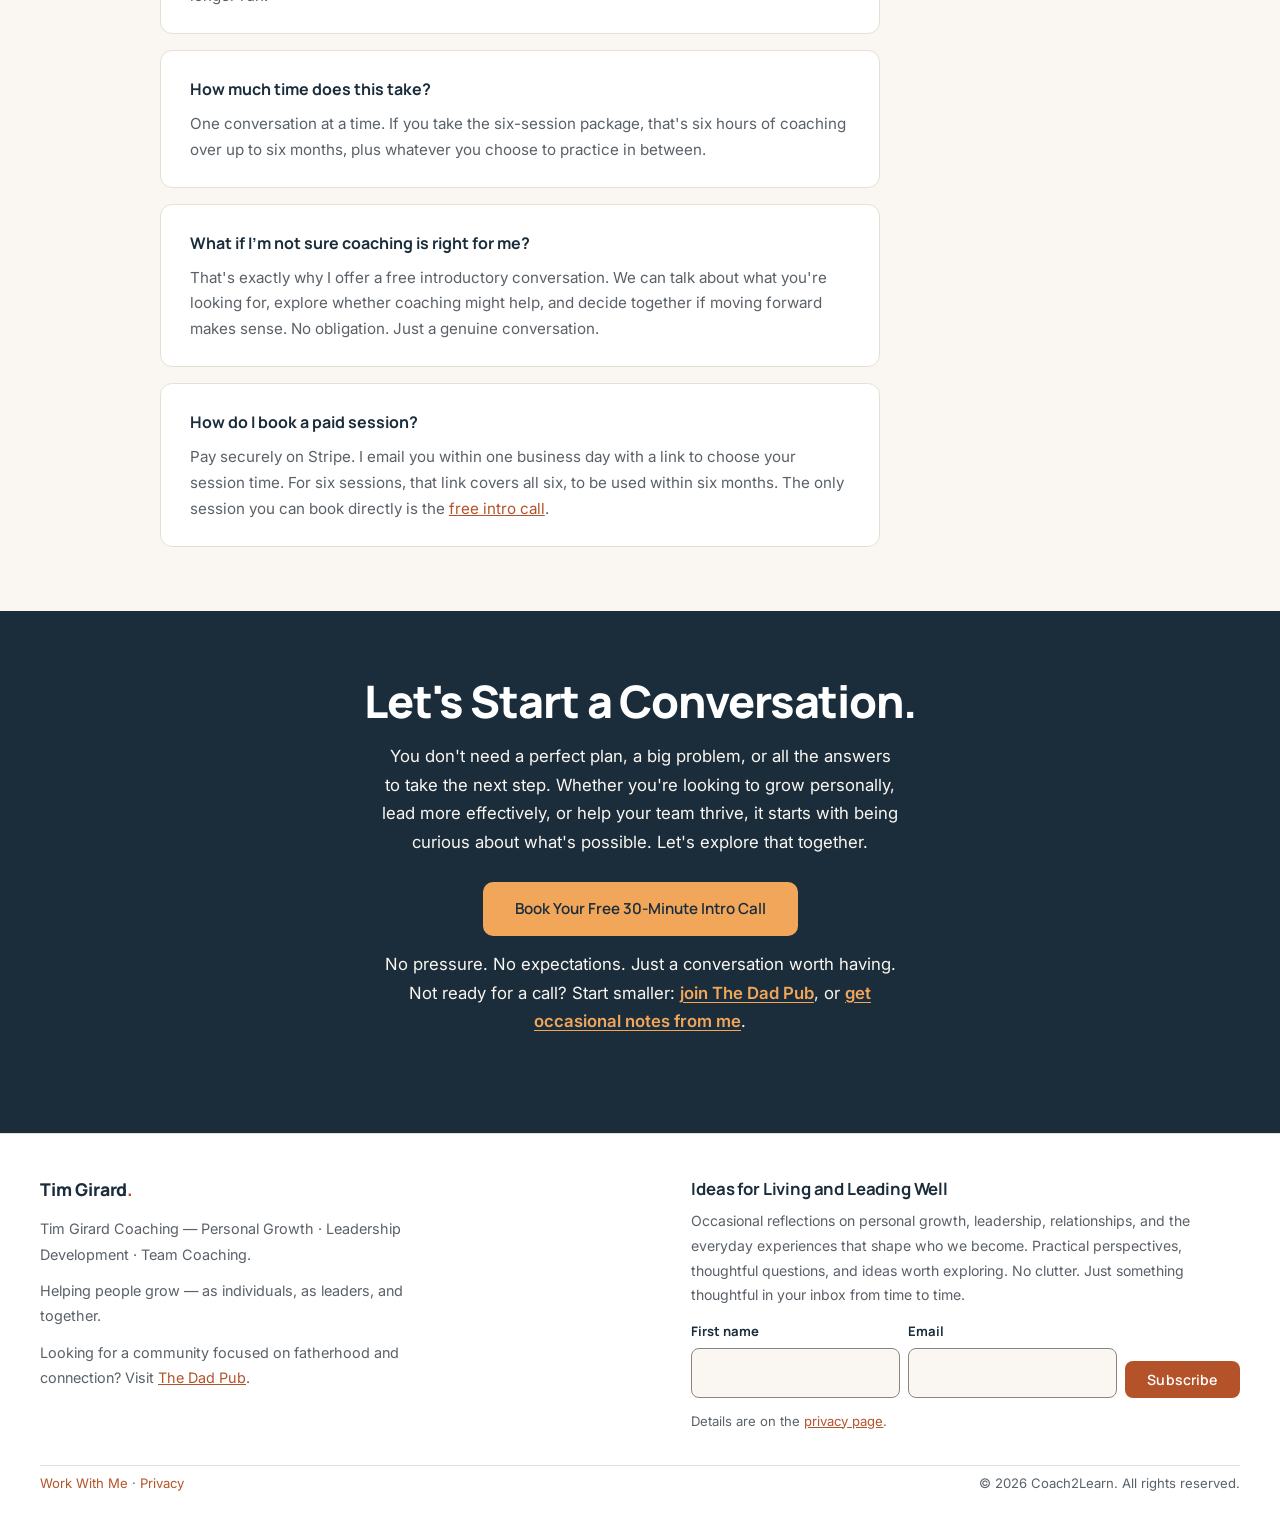
==== commit 7e2cc9fa: "Match the homepage offers to the Work With Me cards The five small chips become the same price cards" ====
--- a/index.html
+++ b/index.html
@@ -109,38 +109,58 @@
       </div>
     </section>
 
-    <section class="section" id="offers" style="background: var(--white); border-bottom: 1px solid var(--border);">
+    <section class="section" id="offers" style="border-bottom: 1px solid var(--border);">
       <div class="section-inner wide">
         <p class="section-label">Work With Me</p>
         <h2 class="section-title">Your Next Step Starts<br>With a Conversation.</h2>
         <p class="section-body">Whether you're looking for a single coaching conversation, ongoing personal or leadership development, or support for your team, there's a place to begin.</p>
-        <div class="offer-row">
-          <a class="offer-chip" href="work-with-me.html#intro">
-            <span class="offer-name">Intro call</span>
-            <span class="offer-price">Free</span>
-            <span class="offer-detail">30 minutes on Google Meet</span>
-          </a>
-          <a class="offer-chip" href="work-with-me.html#stripe-60">
-            <span class="offer-name">30-minute session</span>
-            <span class="offer-price">$60</span>
-            <span class="offer-detail">CAD · one coaching session</span>
-          </a>
-          <a class="offer-chip" href="work-with-me.html#stripe-100">
-            <span class="offer-name">One-hour session</span>
-            <span class="offer-price">$100</span>
-            <span class="offer-detail">CAD · more room to work</span>
-          </a>
-          <a class="offer-chip" href="work-with-me.html#stripe-500">
-            <span class="offer-name">Six sessions</span>
-            <span class="offer-price">$500</span>
-            <span class="offer-detail">CAD · use within six months</span>
-          </a>
-          <a class="offer-chip" href="work-with-me.html#team">
-            <span class="offer-name">Leadership &amp; team development</span>
-            <span class="offer-price">Let's Talk</span>
-            <span class="offer-detail">Tailored to your people and organization</span>
-          </a>
-        </div>
+        <div class="price-grid">
+          <article class="price-card" id="intro">
+            <h2>Intro Call with Tim Girard</h2>
+            <p class="amount">Free</p>
+            <p>Thirty minutes on Google Meet. Where you are, where you want to be, and whether coaching fits. Not a pitch, and not a paid session.</p>
+            <div class="price-actions">
+              <a class="btn btn-accent" href="https://calendly.com/coach2learn/30min" target="_blank" rel="noopener noreferrer">Book a Free Intro Call</a>
+            </div>
+          </article>
+
+          <article class="price-card" id="stripe-60">
+            <h2>30-minute session</h2>
+            <p class="amount">$60 <span>CAD</span></p>
+            <p>One coaching session when you want a single conversation, not a package.</p>
+            <div class="price-actions">
+              <a class="btn btn-accent" href="https://buy.stripe.com/14A00k4j54ER40F11X9Zm00" target="_blank" rel="noopener noreferrer">Pay $60</a>
+            </div>
+          </article>
+
+          <article class="price-card" id="stripe-100">
+            <h2>One-hour session</h2>
+            <p class="amount">$100 <span>CAD</span></p>
+            <p>More room when the topic needs it. Same coaching, with more time.</p>
+            <div class="price-actions">
+              <a class="btn btn-accent" href="https://buy.stripe.com/dRm3cw02P2wJbt75id9Zm01" target="_blank" rel="noopener noreferrer">Pay $100</a>
+            </div>
+          </article>
+
+          <article class="price-card featured" id="stripe-500">
+            <h2>Six sessions</h2>
+            <p class="amount">$500 <span>CAD</span></p>
+            <p>Six one-hour sessions, to be used within six months. About one session free, set against the one-hour rate.</p>
+            <div class="price-actions">
+              <a class="btn btn-accent" href="https://buy.stripe.com/6oU3cw4j5dbn1Sx2619Zm02" target="_blank" rel="noopener noreferrer">Pay $500</a>
+            </div>
+          </article>
+        </div>
+
+        <article class="price-card" id="team" style="margin-top: 1.5rem;">
+          <h2>Leadership &amp; Team Development</h2>
+          <p class="amount">Let's Talk</p>
+          <p>Looking to support a leadership team, improve collaboration, or create space for a meaningful team conversation? Let's explore your goals and discuss an approach tailored to your people and organization. Team coaching is priced per engagement, not at the individual session rates above.</p>
+          <div class="price-actions">
+            <a class="btn btn-accent" href="https://calendly.com/coach2learn/30min" target="_blank" rel="noopener noreferrer">Book a Free Intro Call</a>
+          </div>
+        </article>
+
         <p class="section-body">All listed individual coaching prices are in Canadian dollars. No automatic renewals or long-term commitments.</p>
         <p class="section-actions"><a class="btn btn-outline" href="work-with-me.html">Explore Coaching Options</a></p>
       </div>
--- a/styles.css
+++ b/styles.css
@@ -406,6 +406,8 @@
   margin-top: 0.5rem;
   align-items: stretch;
 }
+#offers .price-grid { margin-top: 2.2rem; }
+#offers .section-inner > .section-body:not(:first-of-type) { margin-top: 1.5rem; }
 .price-card {
   background: var(--white);
   border: 1px solid var(--border);
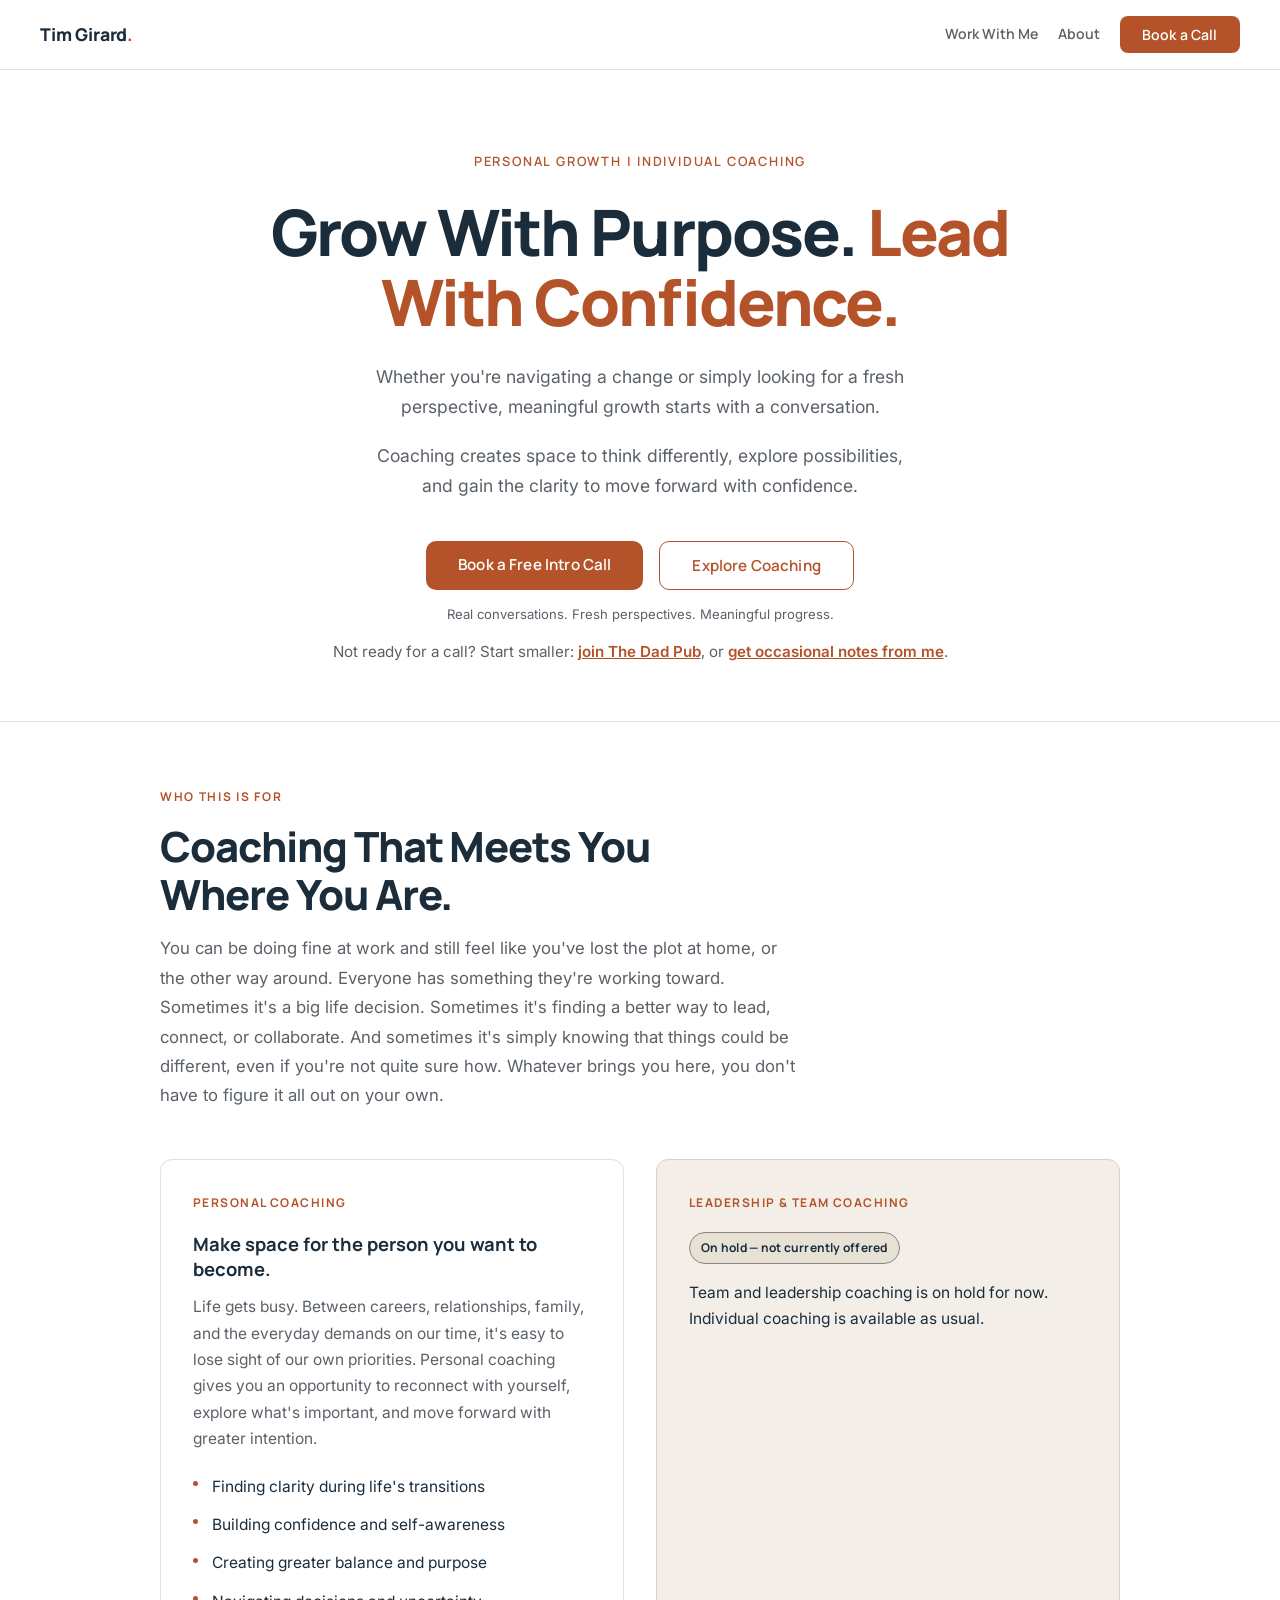
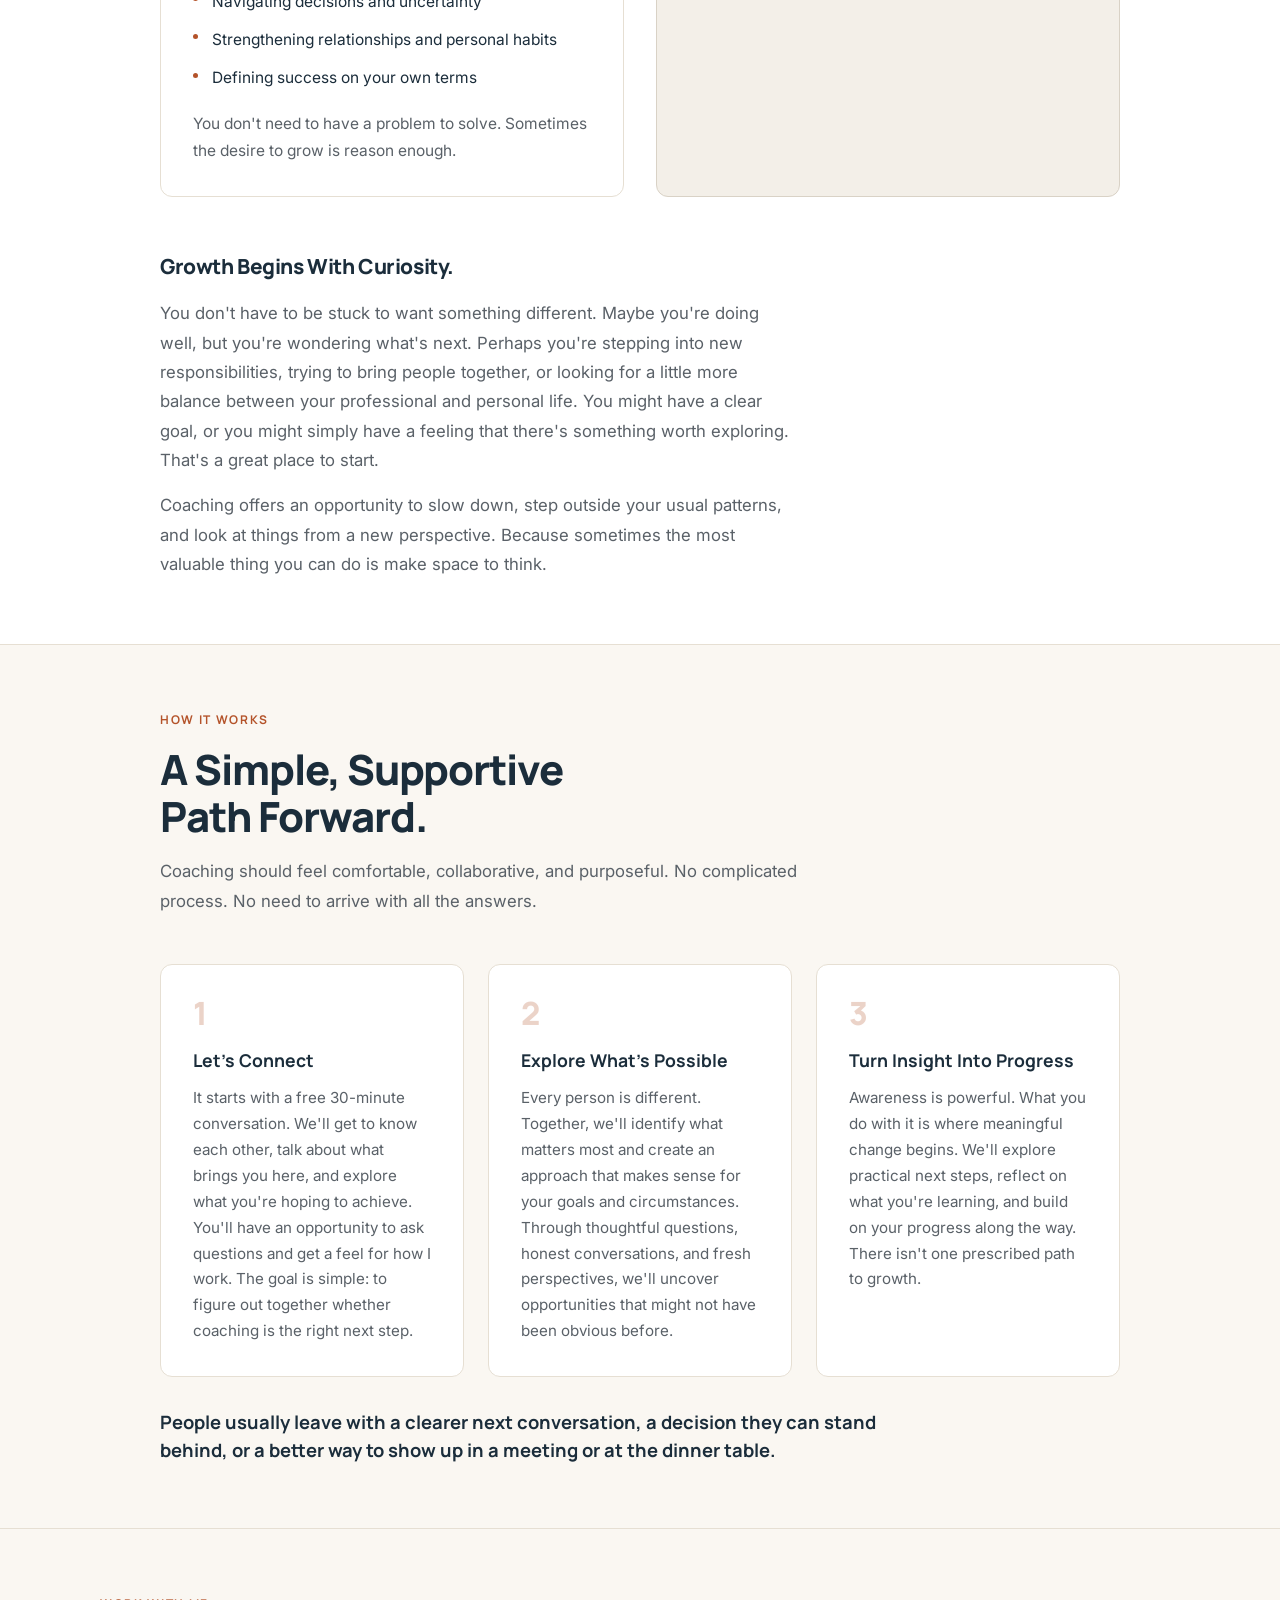
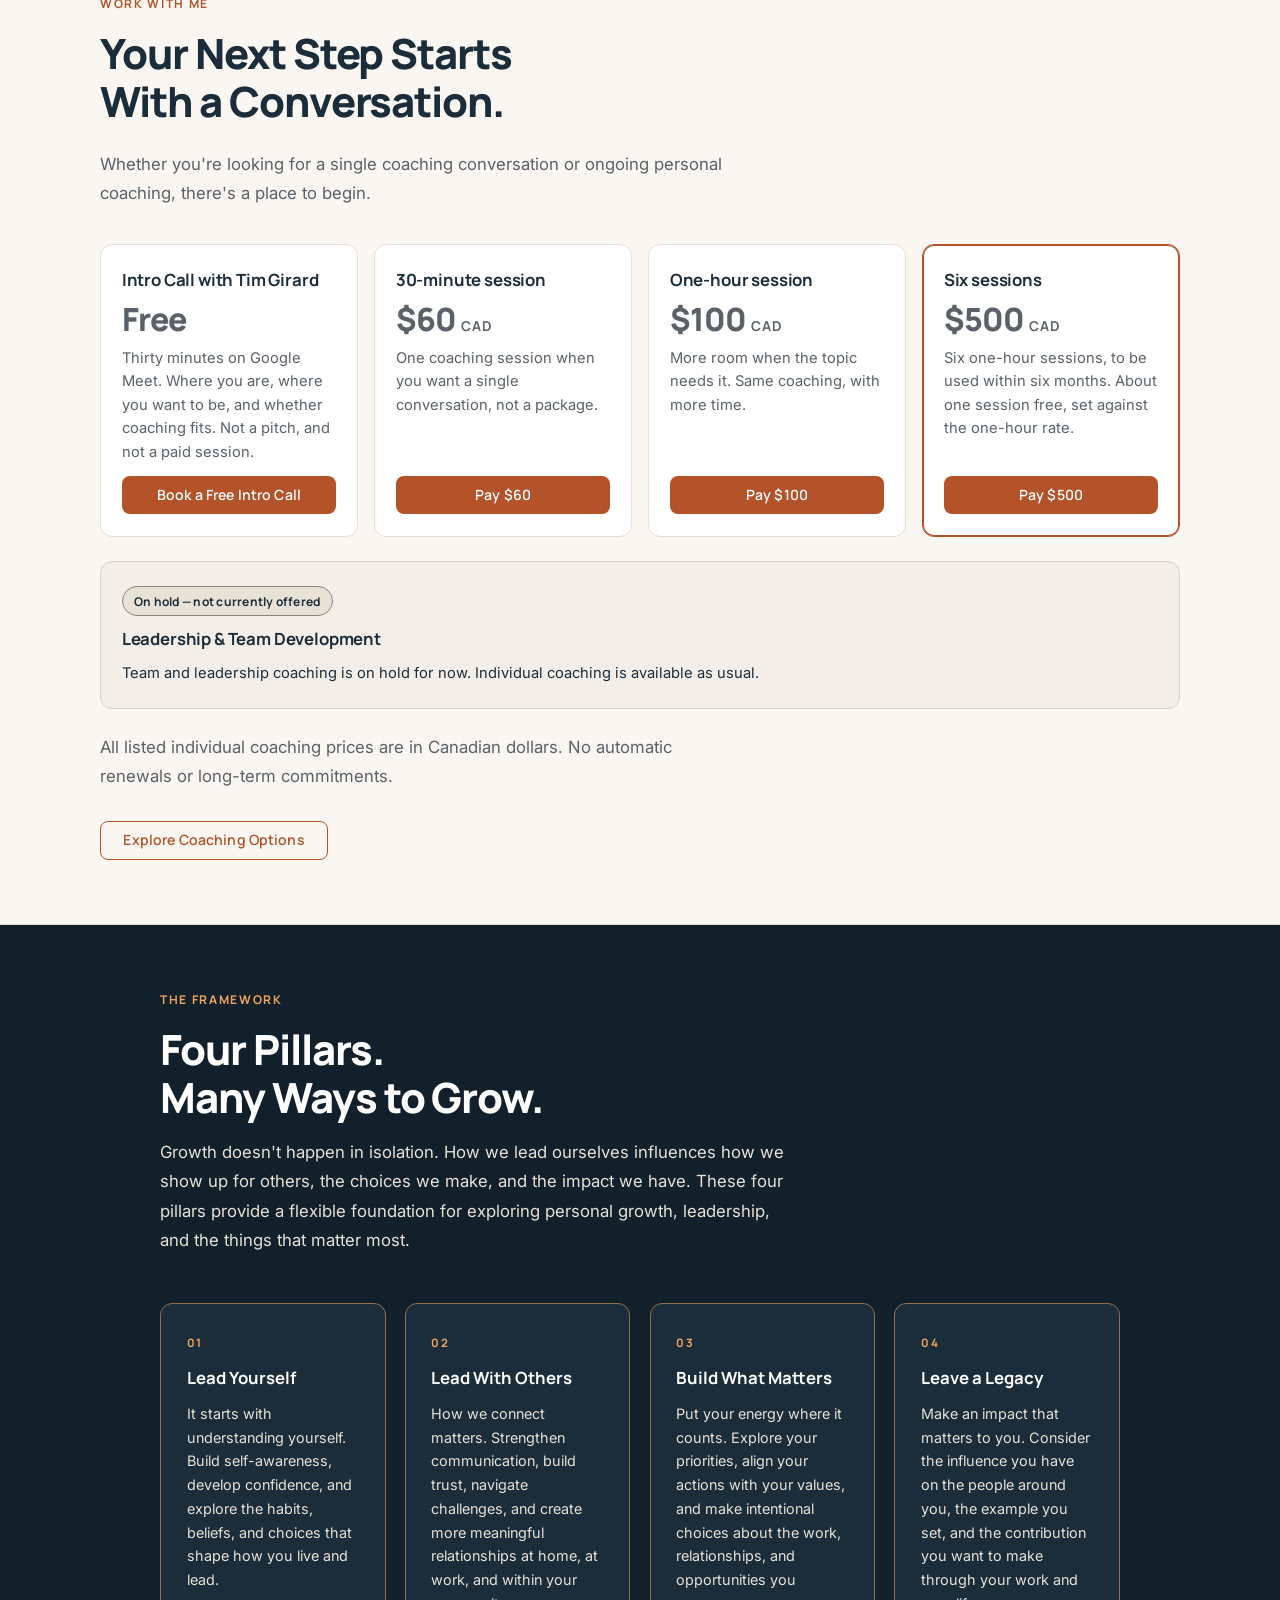
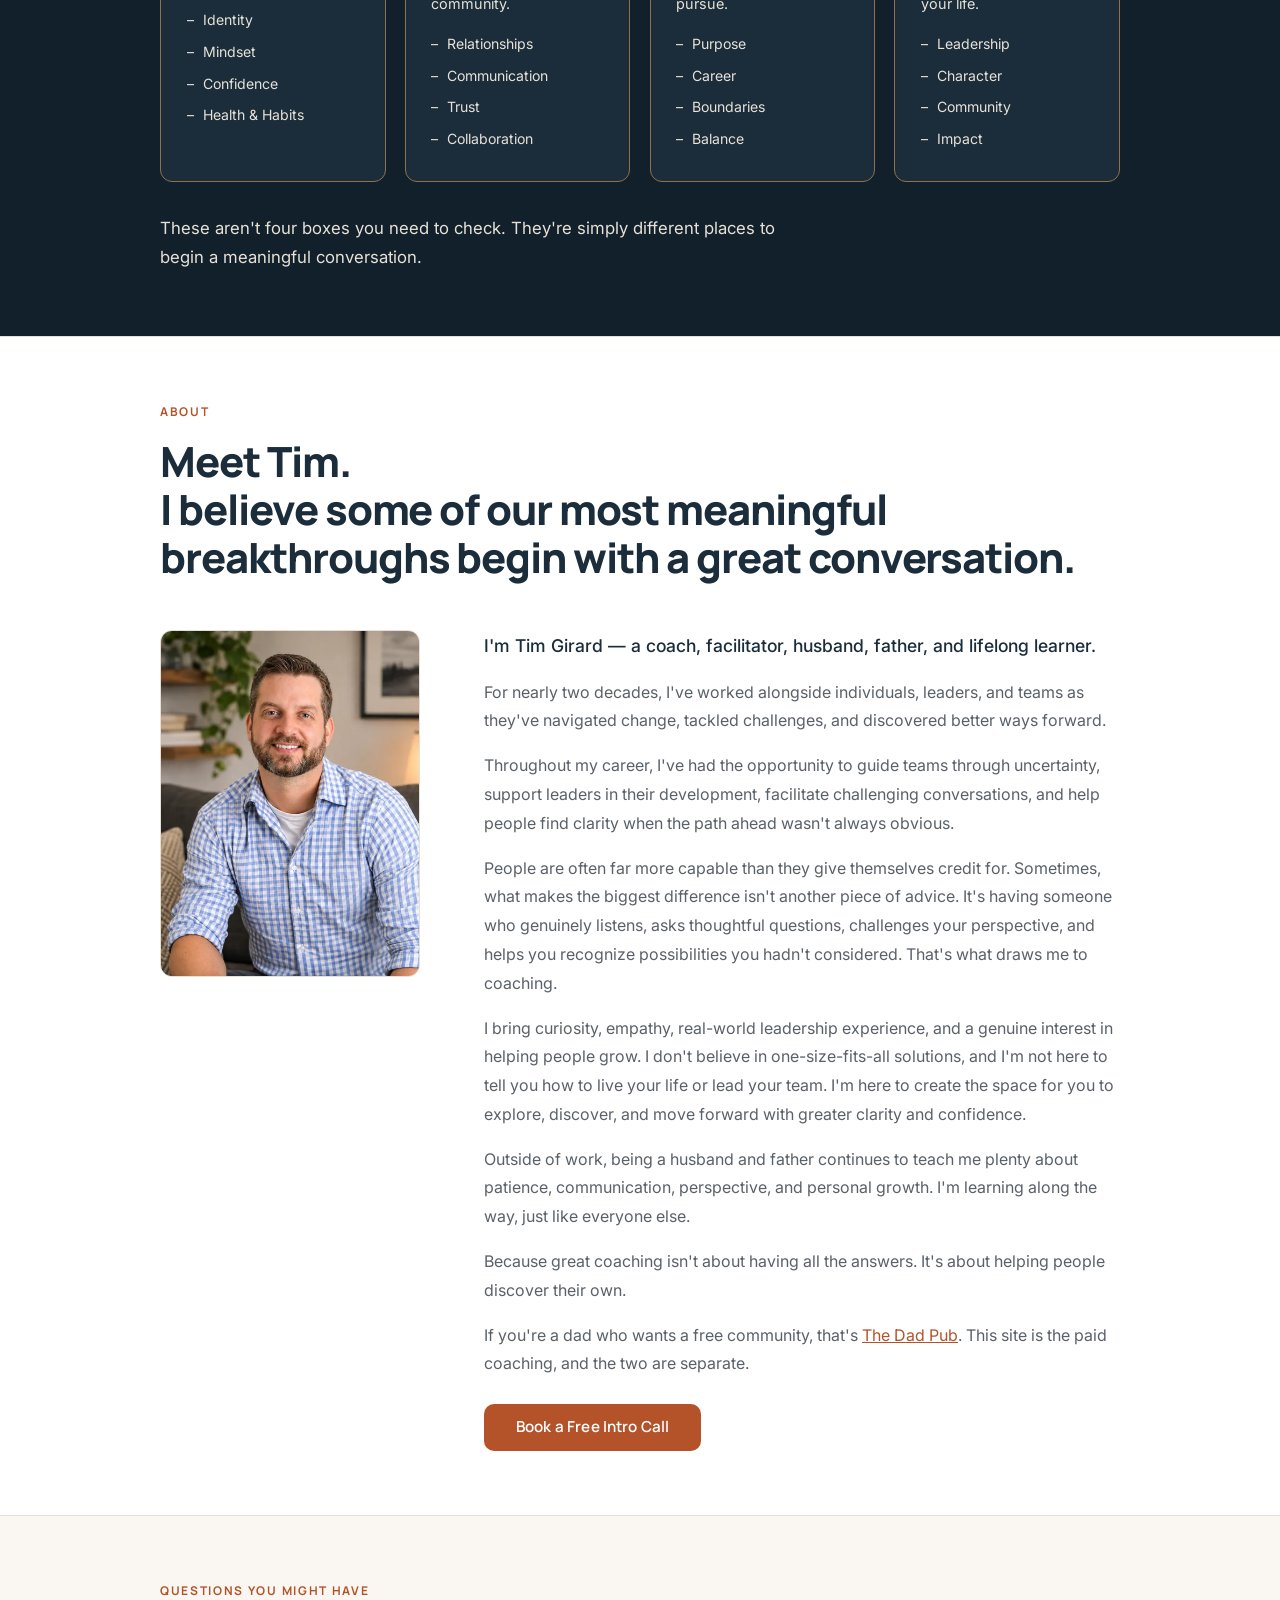
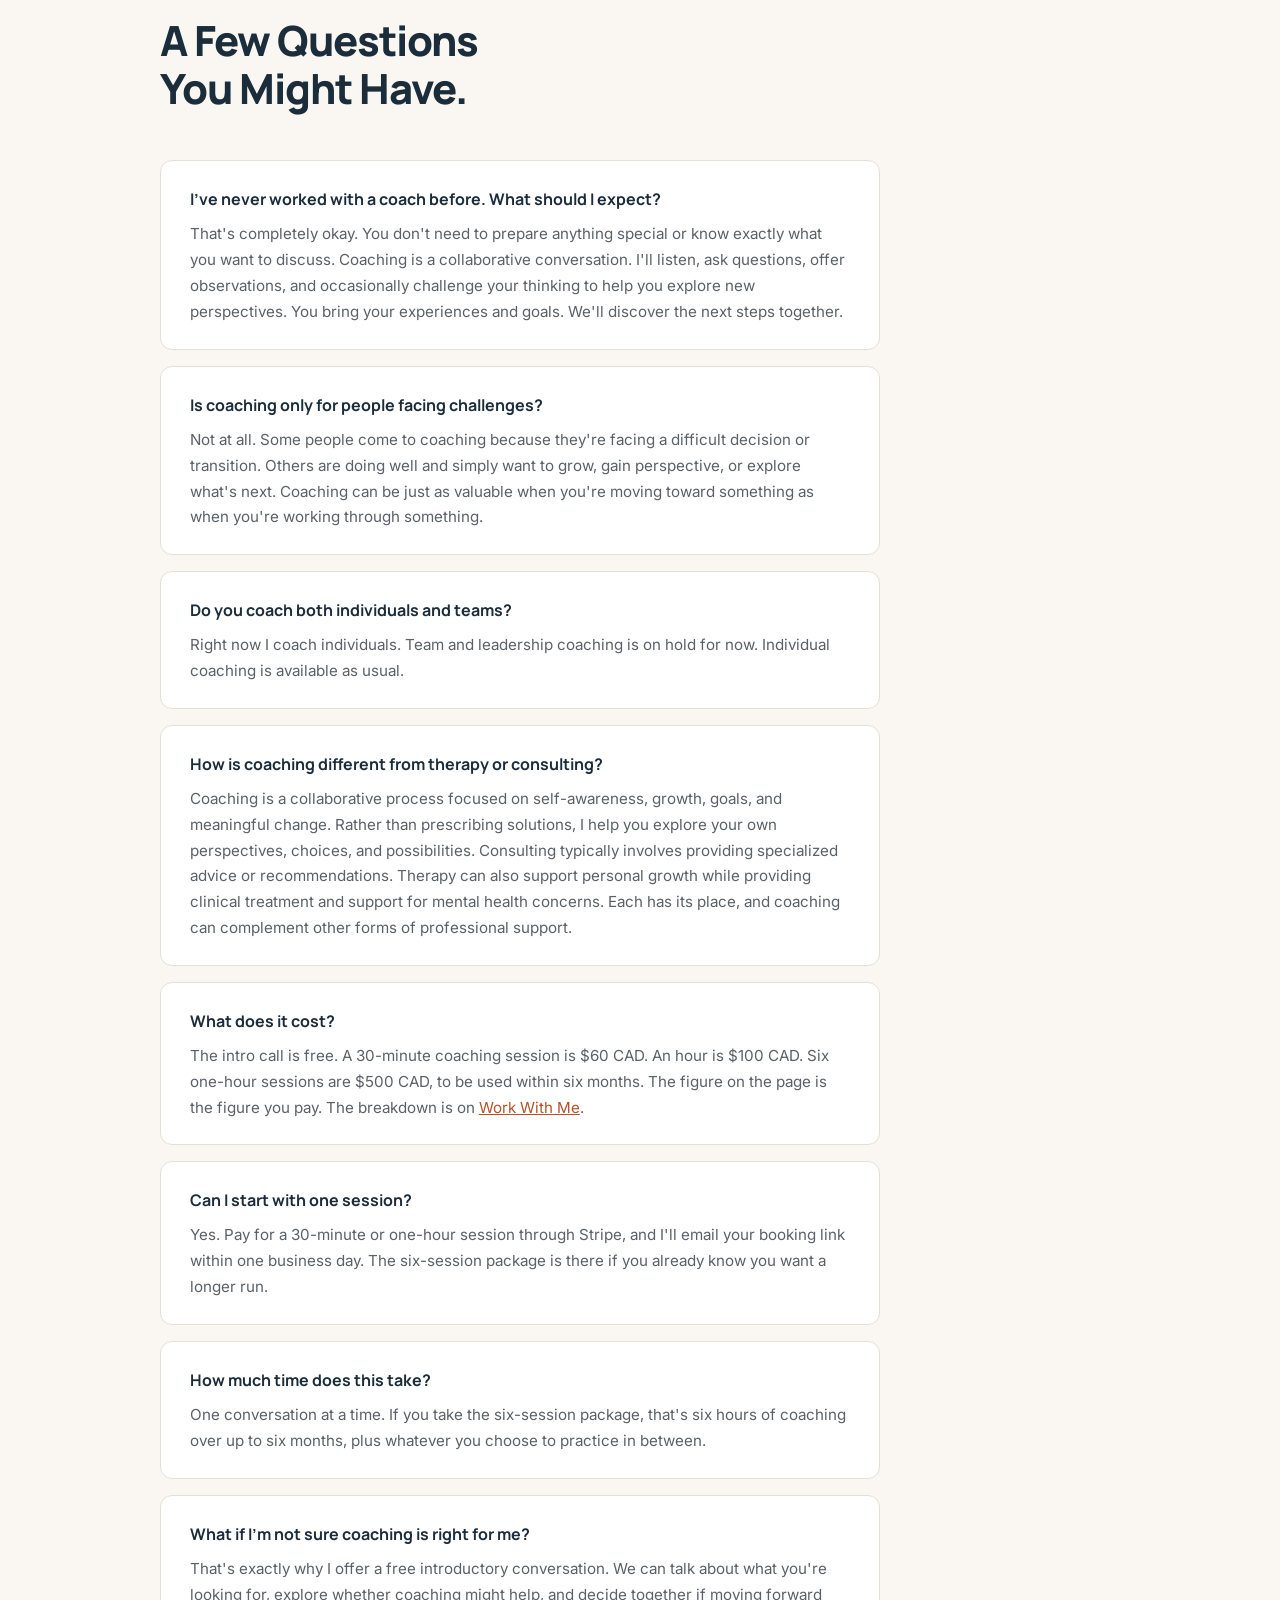
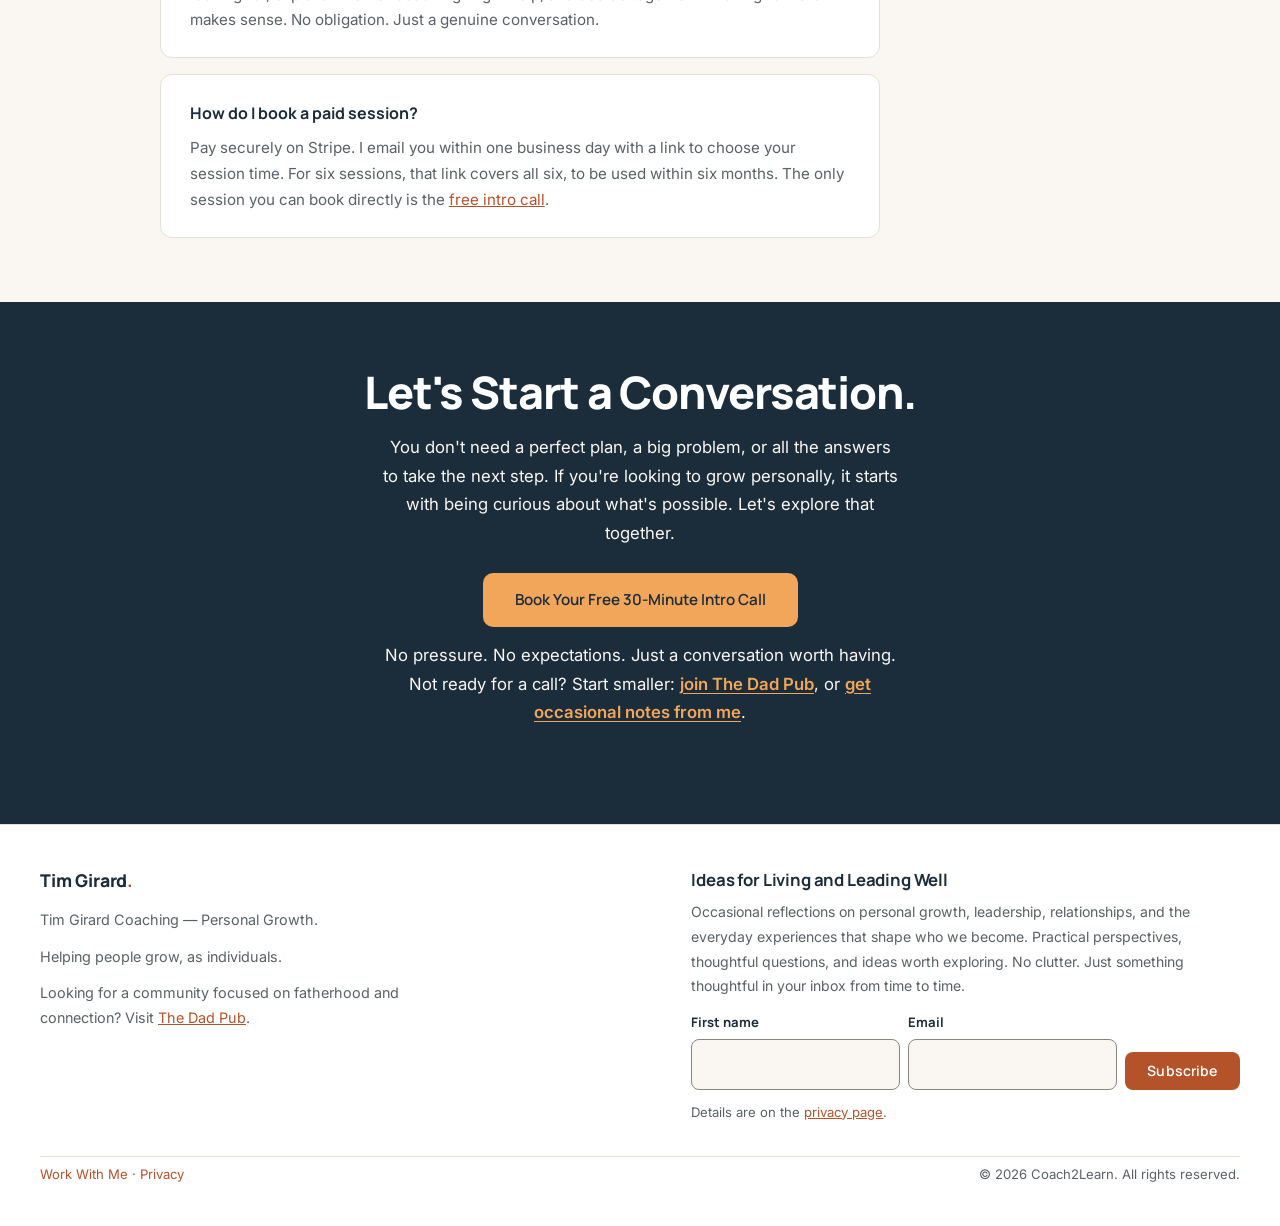
==== commit 66710e46: "Mark leadership and team coaching as on hold Keep the card visible, remove its booking link, and sto" ====
--- a/index.html
+++ b/index.html
@@ -3,11 +3,11 @@
 <head>
   <meta charset="UTF-8" />
   <meta name="viewport" content="width=device-width, initial-scale=1.0" />
-  <title>Tim Girard Coaching | Personal Growth, Leadership Development, Team Coaching</title>
-  <meta name="description" content="Coaching with Tim Girard for individuals, leaders, and teams. A free 30-minute intro call on Google Meet. Clear prices in Canadian dollars." />
+  <title>Tim Girard Coaching | Personal Growth</title>
+  <meta name="description" content="Coaching with Tim Girard for individuals. A free 30-minute intro call on Google Meet. Clear prices in Canadian dollars." />
   <link rel="canonical" href="https://coach2learn.ca/" />
   <meta property="og:title" content="Tim Girard Coaching" />
-  <meta property="og:description" content="Helping people grow, as individuals, as leaders, and together. Coaching for individuals, leaders, and teams." />
+  <meta property="og:description" content="Helping people grow, one conversation at a time. Individual coaching with Tim Girard." />
   <meta property="og:type" content="website" />
   <meta property="og:url" content="https://coach2learn.ca/" />
   <meta property="og:image" content="https://coach2learn.ca/images/tim-girard-960.jpg" />
@@ -19,9 +19,9 @@
 <body>
   <a class="skip" href="#main">Skip to content</a>
   <nav>
-    <a class="logo" href="index.html">Tim Girard<span>.</span></a>
+    <a class="logo" href="/">Tim Girard<span>.</span></a>
     <div class="nav-links">
-      <a href="work-with-me.html">Work With Me</a>
+      <a href="/work-with-me">Work With Me</a>
       <a href="#about">About</a>
       <a class="btn btn-accent" href="https://calendly.com/coach2learn/30min" target="_blank" rel="noopener noreferrer">Book a Call</a>
     </div>
@@ -29,9 +29,9 @@
 
   <main id="main">
     <section class="hero">
-      <p class="eyebrow">Personal Growth | Leadership Development | Team Coaching</p>
+      <p class="eyebrow">Personal Growth | Individual Coaching</p>
       <h1>Grow With Purpose. <em>Lead With Confidence.</em></h1>
-      <p class="sub">Whether you're navigating a change, growing as a leader, strengthening your team, or simply looking for a fresh perspective, meaningful growth starts with a conversation.</p>
+      <p class="sub">Whether you're navigating a change or simply looking for a fresh perspective, meaningful growth starts with a conversation.</p>
       <p class="sub">Coaching creates space to think differently, explore possibilities, and gain the clarity to move forward with confidence.</p>
       <div class="hero-actions">
         <a class="btn btn-accent btn-lg" href="https://calendly.com/coach2learn/30min" target="_blank" rel="noopener noreferrer">Book a Free Intro Call</a>
@@ -61,20 +61,10 @@
             </ul>
             <p>You don't need to have a problem to solve. Sometimes the desire to grow is reason enough.</p>
           </div>
-          <div class="who-card">
+          <div class="who-card on-hold">
             <p class="card-label">Leadership &amp; Team Coaching</p>
-            <h3>Better conversations. Stronger connections. More effective teams.</h3>
-            <p>Great leadership isn't about having all the answers. It's about creating an environment where people can think, contribute, collaborate, and bring out the best in one another.</p>
-            <p>Having spent years working alongside leaders and teams through change, uncertainty, and growth, I've seen how the right conversations can shift perspectives, strengthen relationships, and open the door to better ways of working.</p>
-            <ul>
-              <li>Lead with greater confidence and authenticity</li>
-              <li>Build trust and strengthen communication</li>
-              <li>Navigate change and challenging conversations</li>
-              <li>Improve collaboration and team dynamics</li>
-              <li>Develop self-awareness and leadership presence</li>
-              <li>Create clarity, shared ownership, and alignment</li>
-            </ul>
-            <p>My approach isn't about introducing another rigid framework or telling people how they should work. It's about helping leaders and teams discover what works for them and supporting meaningful, sustainable progress.</p>
+            <p class="hold-badge">On hold — not currently offered</p>
+            <p>Team and leadership coaching is on hold for now. Individual coaching is available as usual.</p>
           </div>
         </div>
         <h3 class="section-subhead">Growth Begins With Curiosity.</h3>
@@ -97,7 +87,7 @@
           <div class="step-card">
             <div class="step-num">2</div>
             <h3>Explore What's Possible</h3>
-            <p>Every person, leader, and team is different. Together, we'll identify what matters most and create an approach that makes sense for your goals and circumstances. Through thoughtful questions, honest conversations, and fresh perspectives, we'll uncover opportunities that might not have been obvious before.</p>
+            <p>Every person is different. Together, we'll identify what matters most and create an approach that makes sense for your goals and circumstances. Through thoughtful questions, honest conversations, and fresh perspectives, we'll uncover opportunities that might not have been obvious before.</p>
           </div>
           <div class="step-card">
             <div class="step-num">3</div>
@@ -113,7 +103,7 @@
       <div class="section-inner wide">
         <p class="section-label">Work With Me</p>
         <h2 class="section-title">Your Next Step Starts<br>With a Conversation.</h2>
-        <p class="section-body">Whether you're looking for a single coaching conversation, ongoing personal or leadership development, or support for your team, there's a place to begin.</p>
+        <p class="section-body">Whether you're looking for a single coaching conversation or ongoing personal coaching, there's a place to begin.</p>
         <div class="price-grid">
           <article class="price-card" id="intro">
             <h2>Intro Call with Tim Girard</h2>
@@ -152,17 +142,14 @@
           </article>
         </div>
 
-        <article class="price-card" id="team" style="margin-top: 1.5rem;">
+        <article class="price-card on-hold" id="team" style="margin-top: 1.5rem;">
+          <p class="hold-badge">On hold — not currently offered</p>
           <h2>Leadership &amp; Team Development</h2>
-          <p class="amount">Let's Talk</p>
-          <p>Looking to support a leadership team, improve collaboration, or create space for a meaningful team conversation? Let's explore your goals and discuss an approach tailored to your people and organization. Team coaching is priced per engagement, not at the individual session rates above.</p>
-          <div class="price-actions">
-            <a class="btn btn-accent" href="https://calendly.com/coach2learn/30min" target="_blank" rel="noopener noreferrer">Book a Free Intro Call</a>
-          </div>
+          <p>Team and leadership coaching is on hold for now. Individual coaching is available as usual.</p>
         </article>
 
         <p class="section-body">All listed individual coaching prices are in Canadian dollars. No automatic renewals or long-term commitments.</p>
-        <p class="section-actions"><a class="btn btn-outline" href="work-with-me.html">Explore Coaching Options</a></p>
+        <p class="section-actions"><a class="btn btn-outline" href="/work-with-me">Explore Coaching Options</a></p>
       </div>
     </section>
 
@@ -240,7 +227,7 @@
           </div>
           <div class="faq-item">
             <h3>Do you coach both individuals and teams?</h3>
-            <p>Absolutely. My work spans personal growth, individual leadership development, and team coaching and facilitation. While the conversations and approaches may differ, the underlying principles remain the same: curiosity, self-awareness, connection, and meaningful progress.</p>
+            <p>Right now I coach individuals. Team and leadership coaching is on hold for now. Individual coaching is available as usual.</p>
           </div>
           <div class="faq-item">
             <h3>How is coaching different from therapy or consulting?</h3>
@@ -248,7 +235,7 @@
           </div>
           <div class="faq-item">
             <h3>What does it cost?</h3>
-            <p>The intro call is free. A 30-minute coaching session is $60 CAD. An hour is $100 CAD. Six one-hour sessions are $500 CAD, to be used within six months. The figure on the page is the figure you pay. The breakdown is on <a href="work-with-me.html">Work With Me</a>.</p>
+            <p>The intro call is free. A 30-minute coaching session is $60 CAD. An hour is $100 CAD. Six one-hour sessions are $500 CAD, to be used within six months. The figure on the page is the figure you pay. The breakdown is on <a href="/work-with-me">Work With Me</a>.</p>
           </div>
           <div class="faq-item">
             <h3>Can I start with one session?</h3>
@@ -272,7 +259,7 @@
 
     <section class="cta-banner">
       <h2>Let's Start a Conversation.</h2>
-      <p>You don't need a perfect plan, a big problem, or all the answers to take the next step. Whether you're looking to grow personally, lead more effectively, or help your team thrive, it starts with being curious about what's possible. Let's explore that together.</p>
+      <p>You don't need a perfect plan, a big problem, or all the answers to take the next step. If you're looking to grow personally, it starts with being curious about what's possible. Let's explore that together.</p>
       <a class="btn-white" href="https://calendly.com/coach2learn/30min" target="_blank" rel="noopener noreferrer">Book Your Free 30-Minute Intro Call</a>
       <p class="btn-note">No pressure. No expectations. Just a conversation worth having.</p>
       <p class="cta-softer">Not ready for a call? Start smaller: <a href="https://thedadpub.com" target="_blank" rel="noopener noreferrer">join The Dad Pub</a>, or <a href="#signup">get occasional notes from me</a>.</p>
@@ -281,9 +268,9 @@
 
   <footer>
     <div class="footer-brand">
-      <a class="logo" href="index.html">Tim Girard<span>.</span></a>
-      <p>Tim Girard Coaching — Personal Growth · Leadership Development · Team Coaching.</p>
-      <p>Helping people grow — as individuals, as leaders, and together.</p>
+      <a class="logo" href="/">Tim Girard<span>.</span></a>
+      <p>Tim Girard Coaching — Personal Growth.</p>
+      <p>Helping people grow, as individuals.</p>
       <p>Looking for a community focused on fatherhood and connection? Visit <a href="https://thedadpub.com" target="_blank" rel="noopener noreferrer">The Dad Pub</a>.</p>
     </div>
     <form class="newsletter" id="signup" method="post" action="https://assets.mailerlite.com/jsonp/2775209/forms/203960973231392575/subscribe">
@@ -303,10 +290,10 @@
       <input type="hidden" name="ml-submit" value="1" />
       <input type="hidden" name="anticsrf" value="true" />
       <p class="form-status" role="status" aria-live="polite"></p>
-      <p class="newsletter-privacy">Details are on the <a href="privacy.html#email-notes">privacy page</a>.</p>
+      <p class="newsletter-privacy">Details are on the <a href="/privacy#email-notes">privacy page</a>.</p>
     </form>
     <div class="footer-meta">
-      <p><a href="work-with-me.html">Work With Me</a> · <a href="privacy.html">Privacy</a></p>
+      <p><a href="/work-with-me">Work With Me</a> · <a href="/privacy">Privacy</a></p>
       <p>© 2026 Coach2Learn. All rights reserved.</p>
     </div>
   </footer>
--- a/styles.css
+++ b/styles.css
@@ -440,6 +440,38 @@
   color: var(--muted);
 }
 .price-card p { font-size: 0.92rem; color: var(--muted); line-height: 1.6; }
+.price-card.on-hold,
+.who-card.on-hold {
+  background: #F3EFE8;
+  border-color: #D9D2C6;
+}
+.hold-badge {
+  display: inline-block;
+  align-self: flex-start;
+  width: fit-content;
+  margin: 0;
+  font-family: 'Manrope', sans-serif;
+  font-size: 0.75rem;
+  font-weight: 700;
+  letter-spacing: 0.02em;
+  line-height: 1.35;
+  color: var(--text);
+  background: #E7E1D6;
+  border: 1px solid var(--ui-line);
+  border-radius: 999px;
+  padding: 0.28rem 0.7rem;
+}
+.price-card.on-hold h2,
+.price-card.on-hold p:not(.hold-badge),
+.who-card.on-hold p:not(.card-label):not(.hold-badge) {
+  color: var(--text);
+}
+.price-card.on-hold .hold-badge,
+.who-card.on-hold .hold-badge {
+  color: var(--text);
+  font-size: 0.75rem;
+}
+.who-card.on-hold .hold-badge { margin-bottom: 1rem; }
 .price-actions { margin-top: auto; display: flex; flex-direction: column; gap: 0.75rem; }
 .price-actions .btn { width: 100%; }
 
